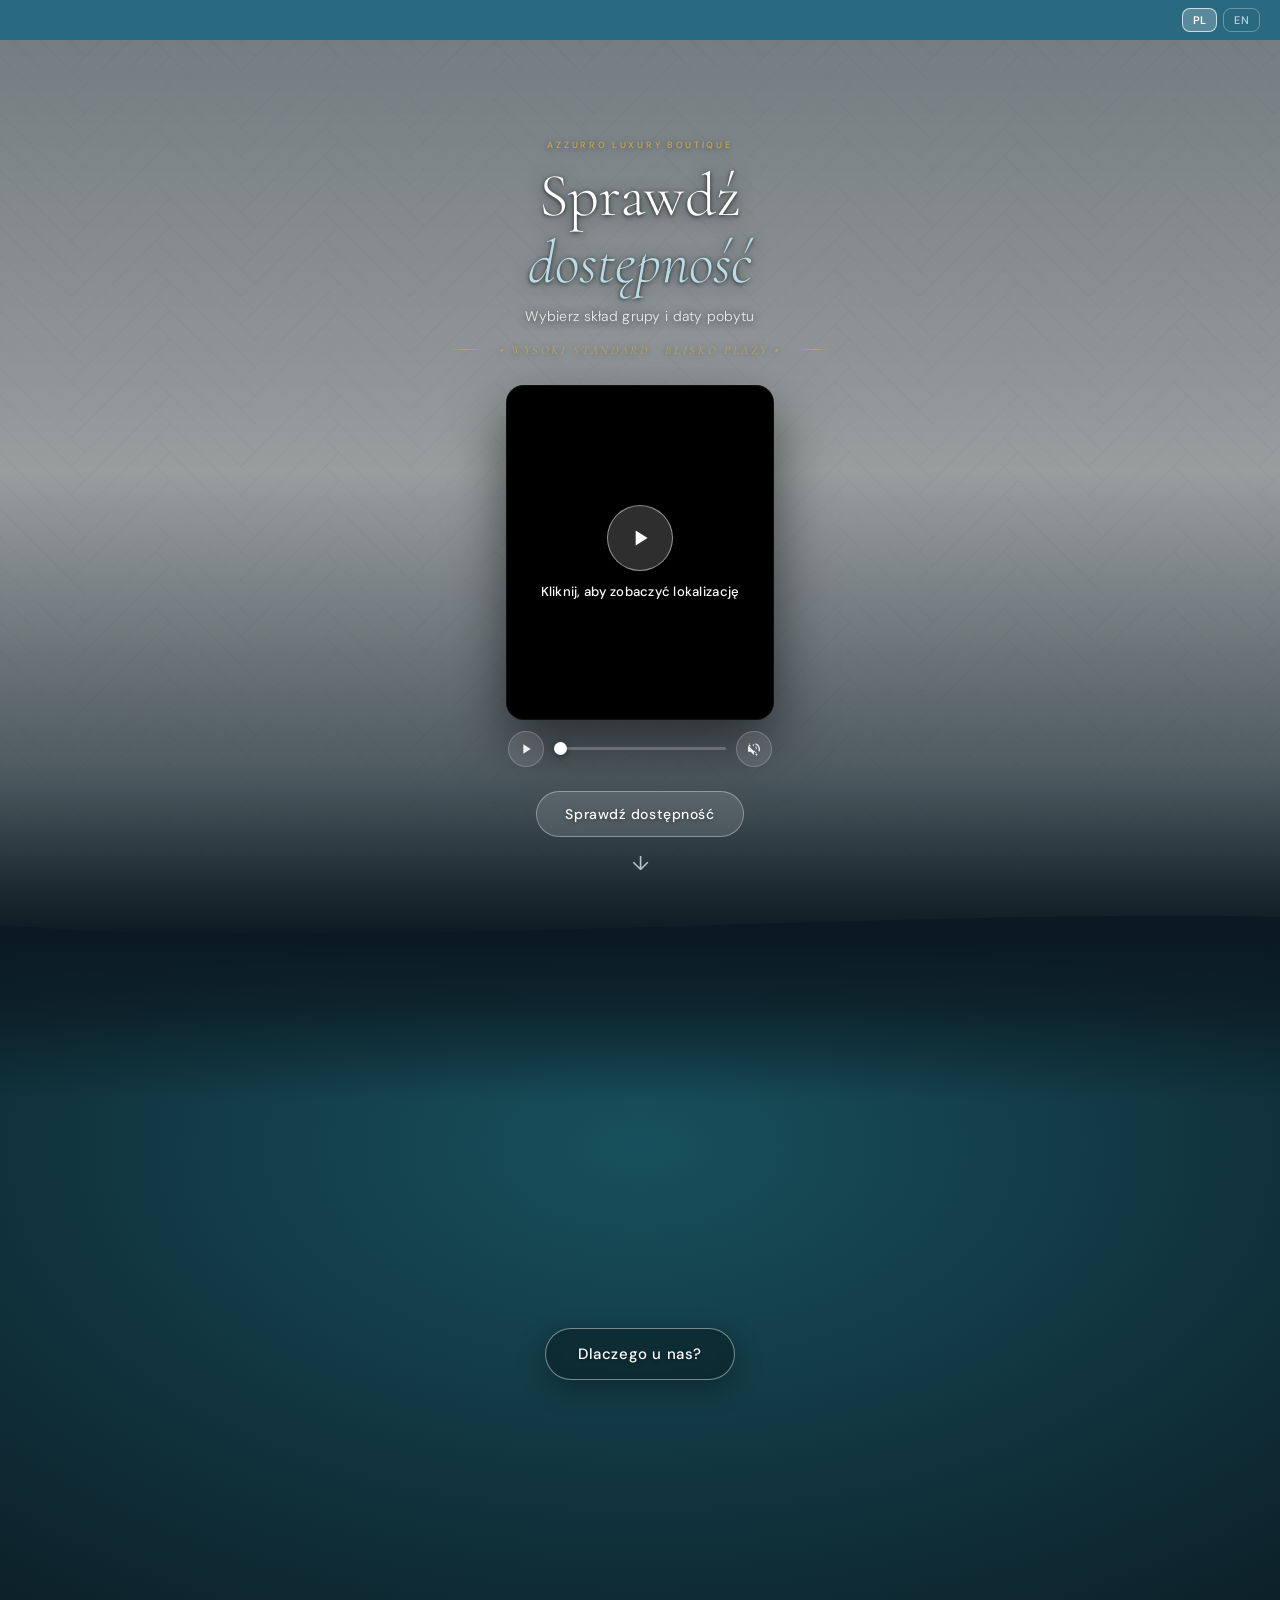
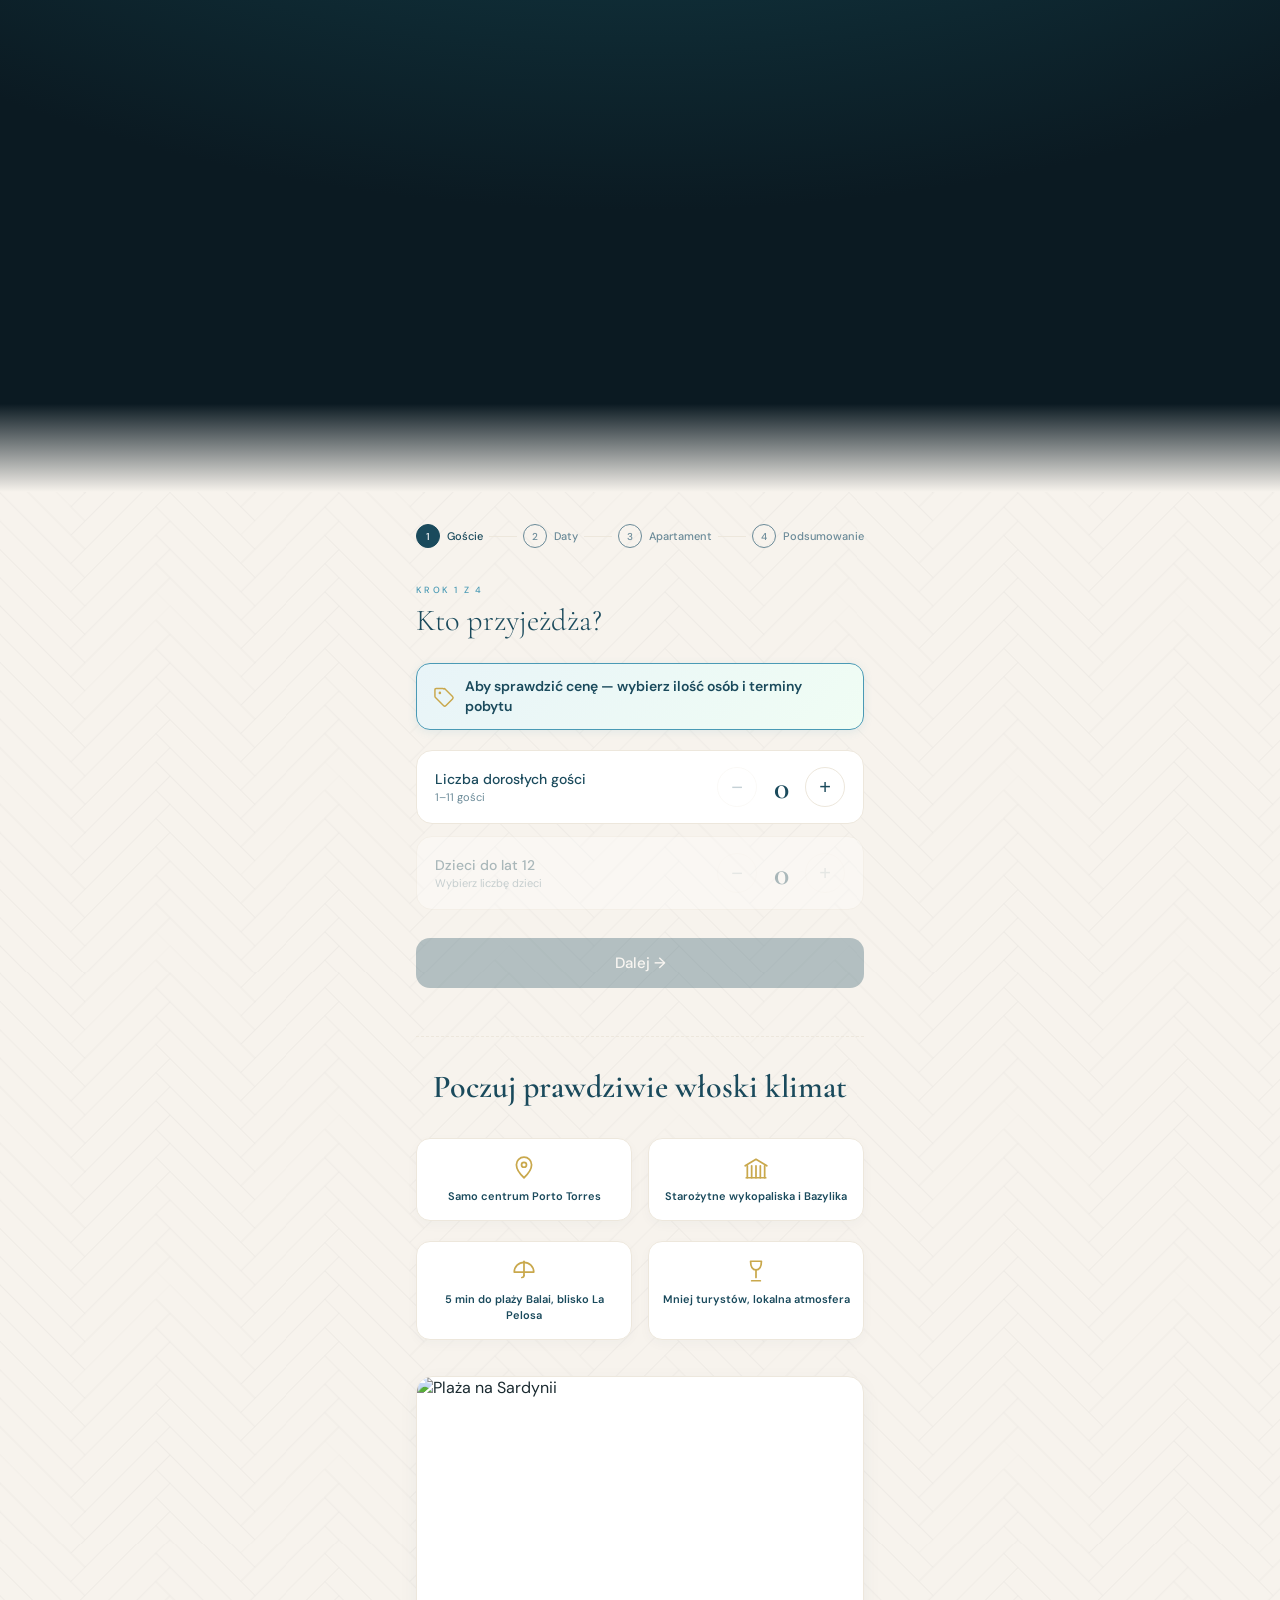
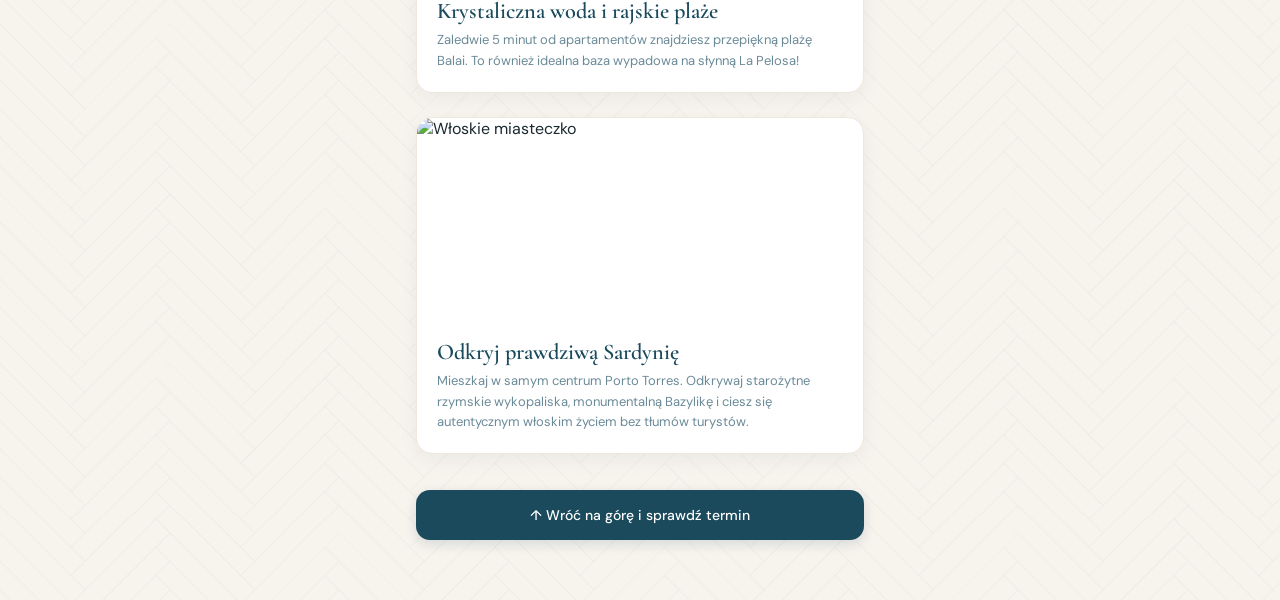
==== index.html @ f1535c28 "Update index.html" ====
<!DOCTYPE html>
<html lang="pl">

<head>
    <meta charset="UTF-8">
    <meta name="viewport" content="width=device-width, initial-scale=1.0, minimum-scale=1.0, maximum-scale=1.0, user-scalable=no">
    <title>Azzurro Luxury Boutique</title>
    <!-- Facebook Pixel -->
    <script>
        !function(f,b,e,v,n,t,s){if(f.fbq)return;n=f.fbq=function(){n.callMethod?
        n.callMethod.apply(n,arguments):n.queue.push(arguments)};if(!f._fbq)f._fbq=n;
        n.push=n;n.loaded=!0;n.version='2.0';n.queue=[];t=b.createElement(e);t.async=!0;
        t.src=v;s=b.getElementsByTagName(e)[0];s.parentNode.insertBefore(t,s)}(window,
        document,'script','https://connect.facebook.net/en_US/fbevents.js');
        fbq('init', '794338596767404');
        fbq('track', 'PageView');
    </script>
    <noscript><img height="1" width="1" style="display:none"
        src="https://www.facebook.com/tr?id=794338596767404&ev=PageView&noscript=1"/></noscript>
    <!-- End Facebook Pixel -->

    <script>

        // svh/vh change causes a full-screen jump when FB hides its navigation bar.
        (function () {
            var vh = window.innerHeight * 0.01;
            document.documentElement.style.setProperty('--locked-vh', vh + 'px');
        })();

        // Blokada zoomu dwoma palcami (pinch-to-zoom) — sam meta viewport (user-scalable=no)
        // nie wystarcza na nowszym iOS Safari, więc dodatkowo blokujemy gest bezpośrednio.
        (function () {
            document.addEventListener('touchmove', function (e) {
                if (e.touches && e.touches.length > 1) e.preventDefault();
            }, { passive: false });
            document.addEventListener('gesturestart', function (e) { e.preventDefault(); });
            document.addEventListener('gesturechange', function (e) { e.preventDefault(); });
        })();

        /* ── TEST A/B NAGŁÓWKA HERO ──────────────────────────────────────────────
           Dwa warianty tytułu + podtytułu w hero. Wariant losowany raz na przeglądarkę
           i zapisany w localStorage, żeby ta sama osoba przy kolejnych wejściach zawsze
           widziała to samo (inaczej wyniki testu byłyby nieporównywalne).

           Wariant leci do statystyk: funnel-analytics.js dokleja go (details.abHero)
           do KAŻDEGO zdarzenia, a dashboard liczy z tego konwersję osobno dla A i B.

           Podgląd konkretnego wariantu bez czyszczenia localStorage: ?ab=A lub ?ab=B
           (razem z ?test=1, żeby taka wizyta nie zaśmieciła statystyk).

           Copy trzymamy TUTAJ, a nie tylko w booking.js, bo ten skrypt wykonuje się
           jeszcze w <head> — dzięki temu skrypt tuż pod nagłówkiem podmienia tekst,
           zanim przeglądarka zdąży cokolwiek namalować (żadnego mignięcia wariantu A
           u osób, które mają dostać wariant B). */
        (function () {
            var KEY = 'azzurro_ab_hero';
            var v = null;
            try { v = localStorage.getItem(KEY); } catch (e) {}
            if (v !== 'A' && v !== 'B') {
                v = Math.random() < 0.5 ? 'A' : 'B';
                try { localStorage.setItem(KEY, v); } catch (e) {}
            }
            var forced = null;
            try { forced = new URLSearchParams(window.location.search).get('ab'); } catch (e) {}
            if (forced === 'A' || forced === 'B') v = forced;

            window.AZZURRO_AB_HERO = v;
            window.AZZURRO_AB_HERO_COPY = {
                A: {
                    pl: {
                        h1: 'To Sardynia<br><em>w najlepszym wydaniu</em>',
                        tagline: 'Komfortowy pobyt w wyjątkowym miejscu, blisko tego, co na Sardynii najpiękniejsze.'
                    },
                    en: {
                        h1: 'Sardinia at<br><em>its very best</em>',
                        tagline: 'A comfortable stay in a special place, close to everything that makes Sardinia beautiful.'
                    }
                },
                B: {
                    pl: {
                        h1: 'Tu zaczynają się<br><em>prawdziwe wakacje</em>',
                        tagline: 'Wakacje pełne słońca, swobody i chwil, do których chce się wracać.'
                    },
                    en: {
                        h1: 'This is where<br><em>the real holiday starts</em>',
                        tagline: 'A holiday full of sun, freedom and moments you will want to come back to.'
                    }
                }
            };
        })();
    </script>
    <!-- Preconnect do zewnętrznych hostów -->
    <link rel="preconnect" href="https://fonts.googleapis.com">
    <link rel="preconnect" href="https://fonts.gstatic.com" crossorigin>
    <link rel="preconnect" href="https://cdn.jsdelivr.net">
    <!-- Preconnect do Vimeo — przyspiesza start wideo w hero (mniej czasu na DNS/TLS zanim zacznie się buforować) -->
    <link rel="preconnect" href="https://player.vimeo.com">
    <link rel="preconnect" href="https://i.vimeocdn.com" crossorigin>
    <link rel="preconnect" href="https://f.vimeocdn.com" crossorigin>
    <link rel="dns-prefetch" href="https://vod-progressive.akamaized.net">
    <!-- Preload pierwszego zdjęcia hero (przed wykonaniem JS) — musi być zgodny z PHOTO_BASE w skrypcie -->
    <link rel="preload" as="image"
        href="https://cdn.jsdelivr.net/gh/Blezjzoo/azzulux-assets@main/images/apt3/3.webp"
        fetchpriority="high">
    <!-- Google Fonts ładowane asynchronicznie — nie blokuje renderowania -->
    <link rel="preload"
        href="https://fonts.googleapis.com/css2?family=Cormorant+Garamond:ital,wght@0,300;0,600;1,300&family=DM+Sans:wght@300;400;500&display=swap"
        as="style" onload="this.onload=null;this.rel='stylesheet'">
    <noscript>
        <link
            href="https://fonts.googleapis.com/css2?family=Cormorant+Garamond:ital,wght@0,300;0,600;1,300&family=DM+Sans:wght@300;400;500&display=swap"
            rel="stylesheet">
    </noscript>
    <link rel="stylesheet" href="styles.css">
</head>

<body>

    <!-- App Choice Popup (Dowiedz się więcej) -->
    <div class="app-choice-overlay" id="app-choice-popup" onclick="closeInfoPopup(event)">
        <div class="app-choice-box">
            <div class="app-choice-title" id="t-popup-title">Skontaktuj się z nami</div>
            <div class="app-choice-sub" id="t-popup-sub">Wybierz aplikację, przez którą chcesz napisać</div>
            <div class="app-choice-btns">
                <button class="btn-whatsapp" onclick="openInfoWhatsApp()">
                    <svg width="20" height="20" viewBox="0 0 24 24" fill="white" style="flex-shrink:0">
                        <path d="M17.472 14.382c-.297-.149-1.758-.867-2.03-.967-.273-.099-.471-.148-.67.15-.197.297-.767.966-.94 1.164-.173.199-.347.223-.644.075-.297-.15-1.255-.463-2.39-1.475-.883-.788-1.48-1.761-1.653-2.059-.173-.297-.018-.458.13-.606.134-.133.298-.347.446-.52.149-.174.198-.298.298-.497.099-.198.05-.371-.025-.52-.075-.149-.669-1.612-.916-2.207-.242-.579-.487-.5-.669-.51-.173-.008-.371-.01-.57-.01-.198 0-.52.074-.792.372-.272.297-1.04 1.016-1.04 2.479 0 1.462 1.065 2.875 1.213 3.074.149.198 2.096 3.2 5.077 4.487.709.306 1.262.489 1.694.625.712.227 1.36.195 1.871.118.571-.085 1.758-.719 2.006-1.413.248-.694.248-1.289.173-1.413-.074-.124-.272-.198-.57-.347z"/>
                        <path d="M12 0C5.373 0 0 5.373 0 12c0 2.127.558 4.122 1.531 5.852L0 24l6.335-1.508A11.933 11.933 0 0012 24c6.627 0 12-5.373 12-12S18.627 0 12 0zm0 21.818a9.797 9.797 0 01-5.003-1.371l-.358-.214-3.76.895.952-3.668-.234-.374A9.775 9.775 0 012.182 12C2.182 6.57 6.57 2.182 12 2.182c5.43 0 9.818 4.388 9.818 9.818 0 5.43-4.388 9.818-9.818 9.818z"/>
                    </svg>
                    <span id="t-popup-btn-wa">WhatsApp</span>
                </button>
                <button class="btn-messenger" onclick="openInfoMessenger()">
                    <svg width="20" height="20" viewBox="0 0 24 24" fill="white" style="flex-shrink:0">
                        <path d="M12 2C6.477 2 2 6.145 2 11.243c0 2.879 1.37 5.452 3.521 7.15V22l3.286-1.806C9.863 20.383 10.917 20.5 12 20.5c5.523 0 10-4.145 10-9.257C22 6.145 17.523 2 12 2z"/>
                    </svg>
                    <span id="t-popup-btn-msg">Messenger</span>
                </button>
            </div>
            <button class="app-choice-cancel" onclick="document.getElementById('app-choice-popup').classList.remove('open')" id="t-popup-cancel">Anuluj</button>
        </div>
    </div>

    <div class="lang-bar">
        <button class="lang-btn active" onclick="setLang('pl')">PL</button>
        <button class="lang-btn" onclick="setLang('en')">EN</button>
    </div>

    <header id="site-header">
        <div class="hero-slideshow" id="hero-slideshow" aria-hidden="true"></div>
        <div class="hero-overlay"></div>
        <div class="hero-content">
            <span class="logo-tag">Azzurro Luxury Boutique</span>
            <!-- Wariant A testu A/B jest wpisany na sztywno w HTML (działa też bez JS);
                 skrypt zaraz pod spodem podmienia go na wariant B, jeśli ta przeglądarka
                 została wylosowana do B — jeszcze zanim cokolwiek zostanie namalowane. -->
            <h1 id="hdr-h1">To Sardynia<br><em>w najlepszym wydaniu</em></h1>
            <p class="tagline" id="hdr-tagline">Komfortowy pobyt w wyjątkowym miejscu, blisko tego, co na Sardynii
                najpiękniejsze.</p>
            <script>
                (function () {
                    var copy = window.AZZURRO_AB_HERO_COPY;
                    var v = window.AZZURRO_AB_HERO;
                    if (!copy || !copy[v] || v === 'A') return; // A = to, co już jest w HTML
                    document.getElementById('hdr-h1').innerHTML = copy[v].pl.h1;
                    document.getElementById('hdr-tagline').textContent = copy[v].pl.tagline;
                })();
            </script>
            <div class="luxury-badge">
                <span class="luxury-line"></span>
                <span class="luxury-text" id="t-luxury-text">Wysoki standard &nbsp;·&nbsp; Blisko plaży</span>
                <span class="luxury-line"></span>
            </div>

            <!-- ── Hero Video Player ── -->
            <div class="hero-video-section">
                <div class="hero-vp-wrap" id="hero-vp-wrap">
                    <!-- Placeholder pod wideo — zamiast czarnego kwadratu, gdy Vimeo jeszcze się ładuje -->
                    <div class="hero-vp-poster" aria-hidden="true"></div>
                    <iframe
                        id="hero-vimeo-iframe"
                        class="hero-vp-iframe"
                        src="https://player.vimeo.com/video/1190941668?loop=1&autopause=0&dnt=1&autoplay=0&muted=1&controls=0&title=0&byline=0&portrait=0"
                        allow="autoplay; fullscreen; picture-in-picture"
                        allowfullscreen>
                    </iframe>
                    <!-- Overlay – wideo NIE odtwarza się automatycznie; kliknięcie włącza dźwięk i start -->
                    <div class="hero-vp-overlay" id="hero-vp-overlay" onclick="heroVpStart()">
                        <div class="hero-vp-big-play">
                            <svg class="hero-vp-play-triangle" viewBox="0 0 24 24" width="26" height="26" fill="white">
                                <path d="M8 5v14l11-7z"/>
                            </svg>
                            <svg class="hero-vp-spinner" viewBox="0 0 24 24" width="26" height="26" fill="none">
                                <circle cx="12" cy="12" r="9.5" stroke="white" stroke-width="2.2" stroke-linecap="round" stroke-dasharray="42 18"/>
                            </svg>
                        </div>
                        <span class="hero-vp-overlay-text" id="t-hero-vp-unmute">Kliknij, aby zobaczyć lokalizację</span>
                    </div>
                </div>
                <!-- Controls bar -->
                <div class="hero-vp-controls">
                    <!-- Play / Pause -->
                    <button class="hero-vp-btn" id="hero-vp-play-btn" onclick="heroVpToggle()" aria-label="Play/Pause">
                        <svg id="hero-vp-play-icon" viewBox="0 0 24 24"><path d="M8 5v14l11-7z"/></svg>
                        <svg id="hero-vp-pause-icon" viewBox="0 0 24 24" style="display:none"><path d="M6 19h4V5H6v14zm8-14v14h4V5h-4z"/></svg>
                    </button>
                    <!-- Progress -->
                    <div class="hero-vp-progress-wrap">
                        <input
                            class="hero-vp-progress"
                            id="hero-vp-progress"
                            type="range"
                            min="0"
                            max="100"
                            value="0"
                            step="0.1"
                            oninput="heroVpSeek(this.value)"
                            aria-label="Postęp"
                        />
                    </div>
                    <!-- Mute / Unmute -->
                    <button class="hero-vp-btn" id="hero-vp-mute-btn" onclick="heroVpMute()" aria-label="Dźwięk">
                        <!-- muted icon (default) -->
                        <svg id="hero-vp-muted-icon" viewBox="0 0 24 24">
                            <path d="M16.5 12A4.5 4.5 0 0014 7.97v2.21l2.45 2.45c.03-.2.05-.41.05-.63zm2.5 0c0 .94-.2 1.82-.54 2.64l1.51 1.51A8.796 8.796 0 0021 12c0-4.28-2.99-7.86-7-8.77v2.06c2.89.86 5 3.54 5 6.71zm-13.27-9L4 4.27 7.73 8H3v8h4l5 5v-6.73l4.25 4.25c-.67.52-1.42.93-2.25 1.18v2.06A8.99 8.99 0 0014 20.23v-.01l1.9 1.9L17.27 20.7 3.73 7.27 5.73 3zM12 4L9.91 6.09 12 8.18V4z"/>
                        </svg>
                        <!-- sound icon (hidden) -->
                        <svg id="hero-vp-sound-icon" viewBox="0 0 24 24" style="display:none">
                            <path d="M3 9v6h4l5 5V4L7 9H3zm13.5 3A4.5 4.5 0 0014 7.97v8.05c1.48-.73 2.5-2.25 2.5-4.02z"/>
                        </svg>
                    </button>
                </div>
            </div>
            <!-- ── / Hero Video Player ── -->

            <div class="hero-cta-group"
                style="display:flex; flex-direction:column; gap:16px; margin-top:24px; z-index:3; align-items:center;">
                <div style="display:flex; gap:12px; flex-wrap:wrap; justify-content:center;">
                    <button class="hero-cta"
                        onclick="document.getElementById('steps').scrollIntoView({behavior:'smooth',block:'start'})"
                        style="margin-top:0;">
                        <span class="hero-cta-pill hero-cta-glow" id="t-hero-cta">Sprawdź dostępność</span>
                    </button>
                </div>
                <span class="hero-cta-arrow"
                    style="animation: heroBounce 2s ease-in-out infinite; font-size: 20px; color: rgba(255,255,255,.7); line-height: 1;">↓</span>
            </div>


        </div>
        <svg class="wave-svg" viewBox="0 0 1440 48" preserveAspectRatio="none">
            <path d="M0,32 C360,64 1080,0 1440,32 L1440,48 L0,48 Z" />
        </svg>
    </header>

    <!-- Porto Torres story -->
    <section class="pt-section pt-has-video" id="pt-section">
        <!-- Wideo w tle — src ustawia pt-video.js dopiero przy wejściu w sekcję,
             żeby nie ciągnąć playera na starcie strony. -->
        <div class="pt-video-layer" aria-hidden="true">
            <iframe class="pt-video-frame" id="pt-vimeo" tabindex="-1"
                title="Porto Torres — wideo w tle"
                data-src="https://player.vimeo.com/video/1224618758?autoplay=0&amp;loop=1&amp;muted=1&amp;controls=0&amp;title=0&amp;byline=0&amp;portrait=0&amp;playsinline=1&amp;dnt=1&amp;autopause=0"
                allow="autoplay; picture-in-picture"></iframe>
            <div class="pt-video-scrim"></div>
        </div>
        <!-- Przycisk odsłaniający: pokazuje go dopiero JS (klasa pt-armed),
             więc bez JS treść sekcji jest widoczna normalnie. -->
        <button class="pt-reveal-btn" id="pt-reveal-btn" type="button">
            <span class="pt-reveal-btn-pill" id="t-hero-why">Dlaczego u nas?</span>
        </button>
        <div class="pt-inner">
            <div class="pt-eyebrow" id="t-pt-eyebrow">Sardynia bez retuszu</div>
            <h2 class="pt-heading" id="t-pt-heading">Jaka lokalizacja<br>na Sardynii jest<br><em>najlepsza?</em></h2>
            <div class="pt-body">
                <p class="pt-p" id="t-pt-p1">Każdy oczywiście będzie reklamował „swoje" miejsce… Ale prawda jest taka,
                    że
                    <strong>wszystko
                        zależy od tego, na czym Ci zależy.</strong>
                </p>
                <p class="pt-p" id="t-pt-p2">Wiele miast na północy to typowo turystyczne miejscowości. Zimą wszystko
                    jest
                    zamknięte —
                    sklepy, restauracje, bary. Otwierają się tylko latem, specjalnie dla turystów. Wiadomo — ceny
                    wyższe, jakość
                    często słabsza… bo jesteś turystą.</p>
                <p class="pt-p" id="t-pt-p3">Bez auta? Często nawet nie kupisz bułek. Do sklepu trzeba dojechać.
                    <strong>Alghero,
                        Olbia?</strong> Fajnie — jeśli lubisz tłumy i wygórowane ceny.
                </p>
                <div class="pt-divider"></div>
                <p class="pt-p" id="t-pt-p4">Dlatego <strong>najlepsze miejsca to te, o których nie jest
                        głośno.</strong> To
                    właśnie tam
                    możesz poczuć prawdziwą magię Sardynii.</p>
                <p class="pt-p" id="t-pt-p5"><strong>Porto Torres</strong> to idealny przykład. Tu życie toczy się cały
                    rok —
                    dlatego masz
                    dostęp do wszystkiego, co potrzebne.</p>
                <div class="pt-highlights">
                    <div class="pt-hi-row"><span class="pt-hi-icon"><svg viewBox="0 0 24 24" fill="none" stroke="currentColor" stroke-width="1.6" stroke-linecap="round" stroke-linejoin="round"><path d="M6 2v7a2 2 0 0 0 4 0V2"/><path d="M8 9v13"/><path d="M17 2c-1.7 0-3 2-3 5s1 5 3 5"/><path d="M17 2v19"/></svg></span><span id="t-pt-hi1">Restauracje — <strong>1
                                minuta</strong>
                            spacerem</span></div>
                    <div class="pt-hi-row"><span class="pt-hi-icon"><svg viewBox="0 0 24 24" fill="none" stroke="currentColor" stroke-width="1.6" stroke-linecap="round" stroke-linejoin="round"><path d="M3 4h2l2.4 12.2a2 2 0 0 0 2 1.8h7.6a2 2 0 0 0 2-1.6L21 8H6"/><circle cx="9" cy="21" r="1"/><circle cx="18" cy="21" r="1"/></svg></span><span id="t-pt-hi2">Lidl — <strong>3
                                minuty</strong>
                            spacerem</span></div>
                    <div class="pt-hi-row"><span class="pt-hi-icon"><svg viewBox="0 0 24 24" fill="none" stroke="currentColor" stroke-width="1.6" stroke-linecap="round" stroke-linejoin="round"><path d="M4 8h13v6a5 5 0 0 1-5 5H9a5 5 0 0 1-5-5V8z"/><path d="M17 9h1.5a2.5 2.5 0 0 1 0 5H17"/><path d="M8 3c-.5 1 .5 1.5 0 3"/><path d="M12 3c-.5 1 .5 1.5 0 3"/></svg></span><span id="t-pt-hi3">Kawiarnie, bary,
                            restauracje —
                            dosłownie
                            <strong>50 metrów</strong></span></div>
                    <div class="pt-hi-row"><span class="pt-hi-icon"><svg viewBox="0 0 24 24" fill="none" stroke="currentColor" stroke-width="1.6" stroke-linecap="round" stroke-linejoin="round"><path d="M12 3v13"/><path d="M3 13a9 9 0 0 1 18 0z"/><path d="M12 16a2 2 0 0 1-2 2"/></svg></span><span id="t-pt-hi4">Plaża — <strong>5
                                minut</strong>
                            i jesteś nad
                            wodą</span></div>
                    <div class="pt-hi-row"><span class="pt-hi-icon"><svg viewBox="0 0 24 24" fill="none" stroke="currentColor" stroke-width="1.6" stroke-linecap="round" stroke-linejoin="round"><ellipse cx="8" cy="6" rx="2" ry="3"/><ellipse cx="16" cy="15" rx="2" ry="3"/><path d="M8 9v3"/><path d="M16 18v3"/></svg></span><span id="t-pt-hi5">Port, darmowe plaże i
                            <strong>piękny
                                deptak</strong> wzdłuż wybrzeża — klify i urocze zatoczki</span></div>
                    <div class="pt-hi-row"><span class="pt-hi-icon"><svg viewBox="0 0 24 24" fill="none" stroke="currentColor" stroke-width="1.6" stroke-linecap="round" stroke-linejoin="round"><path d="M3 5l18 3-9 14z"/><circle cx="10" cy="10" r=".6" fill="currentColor" stroke="none"/><circle cx="14" cy="13" r=".6" fill="currentColor" stroke="none"/></svg></span><span id="t-pt-hi6">Prawdziwe, rodzinne
                            restauracje —
                            ceny dla
                            lokalnych, nie turystów. Nawet od <strong>4,5€</strong></span></div>
                </div>
                <p class="pt-closing" id="t-pt-closing">Porto Torres to idealne miejsce, jeśli chcesz odpocząć<br>i
                    poczuć
                    prawdziwy, sardyński
                    klimat życia.</p>
            </div>

            <!-- Proximity map moved here, below pt-closing -->

        </div>
    </section>

    <main>
        <div class="steps" id="steps">
            <div class="step active" id="i1" onclick="stepClick(1)" style="cursor:pointer">
                <div class="snum" id="sn1">1</div><span id="t-step1">Goście</span>
            </div>
            <div class="sline"></div>
            <div class="step" id="i2" onclick="stepClick(2)" style="cursor:pointer">
                <div class="snum" id="sn2">2</div><span id="t-step2">Daty</span>
            </div>
            <div class="sline"></div>
            <div class="step" id="i3" onclick="stepClick(3)" style="cursor:pointer">
                <div class="snum" id="sn3">3</div><span id="t-step3">Apartament</span>
            </div>
            <div class="sline"></div>
            <div class="step" id="i4">
                <div class="snum" id="sn4">4</div><span id="t-step4" data-pl="Podsumowanie"
                    data-en="Summary">Podsumowanie</span>
            </div>
        </div>

        <!-- STEP 1 -->
        <div id="s1" class="ss">
            <p class="slabel" id="t-s1label">Krok 1 z 4</p>
            <h2 class="stitle" id="t-s1title">Kto przyjeżdża?</h2>
            <p class="ssub" id="t-s1sub"></p>
            <div class="price-check-hint" id="t-price-check-hint">
                <span class="price-check-icon"><svg viewBox="0 0 24 24" fill="none" stroke="currentColor" stroke-width="1.6" stroke-linecap="round" stroke-linejoin="round"><path d="M12.6 2.7l8.7 8.7a2 2 0 0 1 0 2.8l-7.1 7.1a2 2 0 0 1-2.8 0L2.7 12.6a2 2 0 0 1-.6-1.4V4a1.3 1.3 0 0 1 1.3-1.3h7.2a2 2 0 0 1 1.4.6z"/><circle cx="7.5" cy="7.5" r="1.4" fill="currentColor" stroke="none"/></svg></span>
                <span id="t-price-check-text">Aby sprawdzić cenę — wybierz ilość osób i terminy pobytu</span>
            </div>
            <div class="counters">
                <div class="crow">
                    <div>
                        <div class="crow-label" id="t-adults-lbl">Liczba gości</div>
                        <div class="crow-desc" id="ad-desc">1–8 gości</div>
                    </div>
                    <div class="crow-ctrl">
                        <button class="cbtn" id="am" onclick="chA(-1)" disabled>&#8722;</button>
                        <div class="cval" id="av">0</div>
                        <button class="cbtn" id="ap" onclick="chA(1)">+</button>
                    </div>
                </div>
                <div class="crow disabled" id="krow">
                    <div>
                        <div class="crow-label" id="t-kids-lbl">Dostawka dla dziecka</div>
                        <div class="crow-desc" id="kd-desc">Najpierw podaj liczbę gości</div>
                    </div>
                    <div class="crow-ctrl">
                        <button class="cbtn" id="km" onclick="chK(-1)" disabled>&#8722;</button>
                        <div class="cval" id="kv">0</div>
                        <button class="cbtn" id="kp" onclick="chK(1)" disabled>+</button>
                    </div>
                </div>
            </div>
            <div class="group-tip" id="t-group-tip" style="display: none;">
                <span class="tip-icon"><svg viewBox="0 0 24 24" fill="none" stroke="currentColor" stroke-width="1.6" stroke-linecap="round" stroke-linejoin="round"><path d="M9 18h6"/><path d="M10 21h4"/><path d="M12 3a6 6 0 0 0-3.6 10.8c.6.5 1 1.2 1 2.2h5.2c0-1 .4-1.7 1-2.2A6 6 0 0 0 12 3z"/></svg></span>
                <span id="t-tip-text">Wskazówka: rodzina 2+1? Wybierz 2 gości i 1 dostawkę — to tańsza opcja niż
                    rezerwacja
                    większego apartamentu dla 3 osób. Jeśli dziecko woli własne łóżko, wybierz po prostu 3 gości.</span>
            </div>
            <button class="btn-main" id="btn1" onclick="goStep2()" disabled><span id="t-btn1">Dalej</span>
                &rarr;</button>

            <div class="sales-section">
                <h3 class="sales-title" id="t-sales-title">Poczuj prawdziwie włoski klimat</h3>
                <div class="sales-features">
                    <div class="sf-item">
                        <div class="sf-icon"><svg viewBox="0 0 24 24" fill="none" stroke="currentColor" stroke-width="1.6" stroke-linecap="round" stroke-linejoin="round"><path d="M12 21s7-6.5 7-12a7 7 0 0 0-14 0c0 5.5 7 12 7 12z"/><circle cx="12" cy="9" r="2.3"/></svg></div>
                        <div class="sf-title" id="t-sf1">Samo centrum Porto Torres</div>
                    </div>
                    <div class="sf-item">
                        <div class="sf-icon"><svg viewBox="0 0 24 24" fill="none" stroke="currentColor" stroke-width="1.6" stroke-linecap="round" stroke-linejoin="round"><path d="M3 21h18"/><path d="M4 21V10"/><path d="M8 21V10"/><path d="M12 21V10"/><path d="M16 21V10"/><path d="M20 21V10"/><path d="M2 10l10-6 10 6"/></svg></div>
                        <div class="sf-title" id="t-sf2">Starożytne wykopaliska i Bazylika</div>
                    </div>
                    <div class="sf-item">
                        <div class="sf-icon"><svg viewBox="0 0 24 24" fill="none" stroke="currentColor" stroke-width="1.6" stroke-linecap="round" stroke-linejoin="round"><path d="M12 3v13"/><path d="M3 13a9 9 0 0 1 18 0z"/><path d="M12 16a2 2 0 0 1-2 2"/></svg></div>
                        <div class="sf-title" id="t-sf3">5 min do plaży Balai, blisko La Pelosa</div>
                    </div>
                    <div class="sf-item">
                        <div class="sf-icon"><svg viewBox="0 0 24 24" fill="none" stroke="currentColor" stroke-width="1.6" stroke-linecap="round" stroke-linejoin="round"><path d="M7 3h10c0 5-2 8-5 8s-5-3-5-8z"/><path d="M12 11v7"/><path d="M8 21h8"/></svg></div>
                        <div class="sf-title" id="t-sf4">Mniej turystów, lokalna atmosfera</div>
                    </div>
                </div>
                <div class="sales-grid">
                    <div class="sales-card">
                        <img id="t-sc1-img"
                            src="https://cdn.jsdelivr.net/gh/Blezjzoo/azzulux-assets@main/images/sales/1.webp"
                            alt="Plaża na Sardynii">
                        <div class="sales-card-body">
                            <div class="sales-card-title" id="t-sc1-t">Krystaliczna woda i rajskie plaże</div>
                            <div class="sales-card-text" id="t-sc1-d">Zaledwie 5 minut od apartamentów znajdziesz
                                przepiękną plażę
                                Balai. To również idealna baza wypadowa na słynną La Pelosa!</div>
                        </div>
                    </div>
                    <div class="sales-card">
                        <img id="t-sc2-img"
                            src="https://cdn.jsdelivr.net/gh/Blezjzoo/azzulux-assets@main/images/sales/2.webp"
                            alt="Włoskie miasteczko">
                        <div class="sales-card-body">
                            <div class="sales-card-title" id="t-sc2-t">Odkryj prawdziwą Sardynię</div>
                            <div class="sales-card-text" id="t-sc2-d">Mieszkaj w samym centrum Porto Torres. Odkrywaj
                                starożytne
                                rzymskie wykopaliska, monumentalną Bazylikę i ciesz się autentycznym włoskim życiem bez
                                tłumów turystów.
                            </div>
                        </div>
                    </div>
                </div>
                <button class="btn-up" onclick="window.scrollTo({top:0, behavior:'smooth'})" id="t-btn-up">&uarr; Wróć
                    na górę i
                    sprawdź termin</button>
            </div>
        </div>

        <!-- STEP 2 — DATY -->
        <div id="s2" class="ss hidden">
            <p class="slabel" id="t-s2label">Krok 2 z 4</p>
            <h2 class="stitle" id="t-s2title">Zaznacz datę przyjazdu, a następnie datę wyjazdu.</h2>
            <div class="cal" id="cal">
                <div class="cal-hdr cM" id="cal-hdr">
                    <div class="cal-hdr-info">
                        <h3 id="cal-name">-</h3>
                        <p id="cal-desc">-</p>
                    </div>
                    <div class="cal-nav">
                        <button class="cnav-btn" onclick="chMonth(-1)">&#8249;</button>
                        <span class="cal-month" id="cal-ml">-</span>
                        <button class="cnav-btn" onclick="chMonth(1)">&#8250;</button>
                    </div>
                </div>
                <div id="cal-alert" class="cal-alert">
                    <span id="cal-alert-text"></span>
                    <button class="btn-alert" onclick="changeApt()" id="t-btnChangeApt">Zmień apartament</button>
                </div>
                <div id="cal-mix-alert" class="cal-alert"
                    style="display:none; flex-direction:column; gap:12px; margin-bottom: 12px; border-color: var(--wave); background: #f4faff;">
                    <span id="cal-mix-text" style="text-align: center; font-weight: 500; color: var(--ocean);">Mamy
                        apartamenty w
                        tym lub podobnym terminie.<br>Skontaktuj się z nami, a dobierzemy najlepszą opcję!</span>
                    <div style="display:flex; gap:10px; width:100%;">
                        <button class="btn-main" style="background:#25d366; padding: 12px; font-size: 14px; width:50%;"
                            onclick="openWhatsAppMix()"><span id="cal-mix-btn-wa">Napisz na WhatsApp</span></button>
                        <button class="btn-main" style="background:#0084ff; padding: 12px; font-size: 14px; width:50%;"
                            onclick="openMessengerMix()"><span id="cal-mix-btn-msg">Napisz na Messenger</span></button>
                    </div>
                </div>
                <div id="min-stay-note" class="min-stay"></div>
                <div id="cstatus" class="cal-status">
                    <div class="spinner"></div>
                    <span id="t-loading">Ładowanie...</span>
                </div>
                <div id="cgrid" class="cal-grid" style="display:none; padding:0 0 8px;">
                    <div class="cal-months-wrap">
                        <!-- Month 1 -->
                        <div class="cal-month-panel" id="cal-panel-1">
                            <div class="cal-month-title" id="cal-month-title-1"></div>
                            <div style="padding: 0 6px 6px;">
                                <div class="wdays" id="wdays-row-1"></div>
                                <div class="days" id="cdays-1"></div>
                            </div>
                        </div>
                        <!-- Month 2 -->
                        <div class="cal-month-panel" id="cal-panel-2">
                            <div class="cal-month-title" id="cal-month-title-2"></div>
                            <div style="padding: 0 6px 6px;">
                                <div class="wdays" id="wdays-row-2"></div>
                                <div class="days" id="cdays-2"></div>
                            </div>
                        </div>
                    </div>
                </div>
                <div id="cal-hint" class="cal-hint"></div>
                <div class="cal-legend" id="cal-legend"></div>
            </div>
            <div id="cal-features" class="cal-features"></div>
            <div id="min-warn" class="min-warn"></div>
            <div id="cal-go-s4-trigger"></div>
            <button class="btn-back" onclick="goBack(1)">&#8592; <span id="t-back1">Zmień skład grupy</span></button>
        </div>

        <!-- STEP 3 — APARTAMENT -->
        <div id="s3" class="ss hidden">
            <p class="slabel" id="t-s3label">Krok 3 z 4</p>
            <h2 class="stitle" id="t-s3title">Wybierz apartament</h2>
            <p class="ssub" id="s3sub"></p>
            <div class="apt-list" id="apt-list"></div>
            <button class="btn-back" onclick="goBack(2)">&#8592; <span id="t-back2">Zmień daty</span></button>
        </div>
        <!-- STEP 4 — PODSUMOWANIE -->
        <div id="s4" class="ss hidden">
            <p class="slabel" id="t-s4label">Krok 4 z 4</p>
            <h2 class="stitle" id="t-s4title">Podsumowanie rezerwacji</h2>
            <p class="ssub" id="t-s4sub"></p>
            <div id="summary" class="summary">
                <div class="sum-hdr">
                    <h4 id="t-sum-title">Podsumowanie</h4>
                </div>
                <div class="sum-body" id="sum-body"></div>
            </div>
            <div id="rezerwuj-wrap" style="margin-top: 18px; animation: fadeUp 0.38s ease both;">
                <button class="btn-back" style="margin-top:0; margin-bottom:12px;" onclick="goBack(3)">&#8592; <span id="t-back3-top">Zmień apartament</span></button>
                <div class="btn-contact-row" style="display:flex; flex-direction:column; gap:12px;">
                    <button class="btn-whatsapp" onclick="openWhatsApp()">
                        <svg width="20" height="20" viewBox="0 0 24 24" fill="white" style="flex-shrink:0">
                            <path d="M17.472 14.382c-.297-.149-1.758-.867-2.03-.967-.273-.099-.471-.148-.67.15-.197.297-.767.966-.94 1.164-.173.199-.347.223-.644.075-.297-.15-1.255-.463-2.39-1.475-.883-.788-1.48-1.761-1.653-2.059-.173-.297-.018-.458.13-.606.134-.133.298-.347.446-.52.149-.174.198-.298.298-.497.099-.198.05-.371-.025-.52-.075-.149-.669-1.612-.916-2.207-.242-.579-.487-.5-.669-.51-.173-.008-.371-.01-.57-.01-.198 0-.52.074-.792.372-.272.297-1.04 1.016-1.04 2.479 0 1.462 1.065 2.875 1.213 3.074.149.198 2.096 3.2 5.077 4.487.709.306 1.262.489 1.694.625.712.227 1.36.195 1.871.118.571-.085 1.758-.719 2.006-1.413.248-.694.248-1.289.173-1.413-.074-.124-.272-.198-.57-.347z"/>
                            <path d="M12 0C5.373 0 0 5.373 0 12c0 2.127.558 4.122 1.531 5.852L0 24l6.335-1.508A11.933 11.933 0 0012 24c6.627 0 12-5.373 12-12S18.627 0 12 0zm0 21.818a9.797 9.797 0 01-5.003-1.371l-.358-.214-3.76.895.952-3.668-.234-.374A9.775 9.775 0 012.182 12C2.182 6.57 6.57 2.182 12 2.182c5.43 0 9.818 4.388 9.818 9.818 0 5.43-4.388 9.818-9.818 9.818z"/>
                        </svg>
                        <span id="t-btn-wa-top">Rezerwuj przez WhatsApp</span>
                    </button>
                    <button class="btn-messenger" onclick="openMessenger()">
                        <svg width="20" height="20" viewBox="0 0 24 24" fill="white" style="flex-shrink:0">
                            <path d="M12 2C6.477 2 2 6.145 2 11.243c0 2.879 1.37 5.452 3.521 7.15V22l3.286-1.806C9.863 20.383 10.917 20.5 12 20.5c5.523 0 10-4.145 10-9.257C22 6.145 17.523 2 12 2z"/>
                        </svg>
                        <span id="t-btn-msg-top">Rezerwuj przez Messenger</span>
                    </button>
                </div>
                <p class="contact-note" id="t-contact-note-top" style="margin-top: 10px; margin-bottom: 8px;">1 klik i wysyłasz gotową wiadomość (bez pisania).</p>
                <button class="btn-info-gold" onclick="openInfoPopup()">
                    <span id="t-btn-info">Dowiedz się więcej</span>
                </button>

                <!-- Przycisk Waitlist przeniesiony pod Dowiedz się więcej -->
                <button
                    id="btn-waitlist"
                    onclick="openWaitlistModal()"
                    style="
                    width: 100%;
                    border-radius: 14px;
                    font-weight: 500;
                    font-family: 'DM Sans', sans-serif;
                    font-size: 15px;
                    letter-spacing: 0.03em;
                    padding: 15px 16px;
                    margin-top: 8px;
                    color: #c9a84c;
                    background: transparent;
                    border: 1.5px solid rgba(201,168,76,0.55);
                    cursor: pointer;
                    transition: all 0.25s ease;
                    display: flex;
                    align-items: center;
                    justify-content: center;
                    gap: 8px;
                    "
                    onmouseover="this.style.background='rgba(201,168,76,0.08)'"
                    onmouseout="this.style.background='transparent'"
                >
                    <svg width="18" height="18" viewBox="0 0 24 24" fill="none" stroke="#c9a84c" stroke-width="1.8" stroke-linecap="round" stroke-linejoin="round">
                    <path d="M18 8A6 6 0 0 0 6 8c0 7-3 9-3 9h18s-3-2-3-9"/>
                    <path d="M13.73 21a2 2 0 0 1-3.46 0"/>
                    </svg>
                    <span id="t-btn-waitlist">Nie mam jeszcze pewnego terminu — przypomnij mi</span>
                </button>
            </div>
            <div class="inclusions">
                <div class="incl-title" id="t-incl-title">Co zawiera cena?</div>
                <div class="incl-items">
                    <div class="incl-item" id="t-incl1">Ręczniki i pościel</div>
                    <div class="incl-item" id="t-incl2">Sprzątanie końcowe</div>
                    <div class="incl-item" id="t-incl3">Bez opłaty klimatycznej</div>
                    <div class="incl-item" id="t-incl4">Pralka do dyspozycji</div>
                </div>
            </div>
            <div class="highlights">
                <div class="hl-title" id="t-hl-title">Dlaczego warto wybrać nas?</div>
                <div class="hl-items">
                    <div class="hl-item"><span class="hl-icon"><span class="anim-plane"><svg viewBox="0 0 24 24" fill="none" stroke="currentColor" stroke-width="1.6" stroke-linecap="round" stroke-linejoin="round"><path d="M22 2L11 13"/><path d="M22 2l-7 20-4-9-9-4 20-7z"/></svg></span></span><span
                            id="t-hl1">25 minut
                            od lotniska Alghero (Porto
                            Torres)</span></div>
                    <div class="hl-item"><span class="hl-icon"><span class="anim-beach"><svg viewBox="0 0 24 24" fill="none" stroke="currentColor" stroke-width="1.6" stroke-linecap="round" stroke-linejoin="round"><path d="M12 3v13"/><path d="M3 13a9 9 0 0 1 18 0z"/><path d="M12 16a2 2 0 0 1-2 2"/></svg></span></span><span
                            id="t-hl2">5 minut
                            spacerem do plaży</span></div>
                    <div class="hl-item"><span class="hl-icon"><span class="anim-clink"><svg viewBox="0 0 24 24" fill="none" stroke="currentColor" stroke-width="1.6" stroke-linecap="round" stroke-linejoin="round"><path d="M6 3l1 7a3 3 0 0 0 6 0l1-7z"/><path d="M9 10v8"/><path d="M6 21h6"/><path d="M18 5l-1.2 6a2.3 2.3 0 0 1-4.5-.5"/><path d="M16.5 11v7"/><path d="M14 21h5"/></svg></span></span><span
                            id="t-hl3">Centrum
                            miasta — kawiarnie, restauracje i
                            sklepy tuż pod ręką</span></div>
                    <div class="hl-item"><span class="hl-icon"><span class="anim-parking"><svg viewBox="0 0 24 24" fill="none" stroke="currentColor" stroke-width="1.6" stroke-linecap="round" stroke-linejoin="round"><rect x="3" y="3" width="18" height="18" rx="3"/><path d="M9 16V8h4a2.5 2.5 0 0 1 0 5H9"/></svg></span></span><span
                            id="t-hl4">Bezpłatny parking przy obiekcie</span>
                    </div>
                    <div class="hl-item"><span class="hl-icon"><span class="anim-taxi"><svg viewBox="0 0 24 24" fill="none" stroke="currentColor" stroke-width="1.6" stroke-linecap="round" stroke-linejoin="round"><path d="M3 13l1.5-4.5A2 2 0 0 1 6.4 7h11.2a2 2 0 0 1 1.9 1.5L21 13"/><path d="M3 13v4a1 1 0 0 0 1 1h1"/><path d="M21 13v4a1 1 0 0 1-1 1h-1"/><path d="M3 13h18"/><circle cx="7.5" cy="18" r="1.5"/><circle cx="16.5" cy="18" r="1.5"/></svg></span></span><span
                            id="t-hl5">Transfer
                            z/na lotnisko — zaprzyjaźniony
                            taksówkarz odbierze i odwiezie gości na życzenie</span></div>
                </div>
            </div>
            <div class="cin-badge">
                <div class="cin-icon"><span class="anim-shield"><svg viewBox="0 0 24 24" fill="none" stroke="currentColor" stroke-width="1.6" stroke-linecap="round" stroke-linejoin="round"><path d="M12 3l7 3v6c0 4.5-3 7.5-7 9-4-1.5-7-4.5-7-9V6z"/><path d="M9 12l2 2 4-4.5"/></svg></span></div>
                <div>
                    <div class="cin-title" id="t-cin-title">Legalny wynajem krótkoterminowy we Włoszech</div>
                    <div class="cin-text" id="t-cin-text">Nasz obiekt jest oficjalnie zarejestrowany i posiada włoski
                        numer CIN
                        nadany przez Ministerstwo Turystyki. Każdy gość jest zgłaszany do odpowiednich organów zgodnie z
                        włoskim
                        prawem — rezerwuj bez obaw.</div>
                    <span class="cin-code">CIN IT090058C2000T3650</span>
                    <button class="cin-copy-btn" onclick="copyCin(this)" title="Kopiuj CIN">
                        <svg viewBox="0 0 12 12" fill="none" xmlns="http://www.w3.org/2000/svg">
                            <rect x="4" y="1.5" width="6.5" height="8" rx="1.2" stroke="currentColor"
                                stroke-width="1.1" />
                            <path
                                d="M1.5 3.5H3V9.5C3 10.05 3.45 10.5 4 10.5H8.5V11C8.5 11.28 8.28 11.5 8 11.5H1.5C1.22 11.5 1 11.28 1 11V4C1 3.72 1.22 3.5 1.5 3.5Z"
                                fill="currentColor" />
                        </svg>
                        <span id="t-cin-copy-lbl">Kopiuj</span>
                    </button>
                    <br>
                    <button class="cin-verify-btn" onclick="openCinPopup()">
                        <svg viewBox="0 0 12 12" fill="none" xmlns="http://www.w3.org/2000/svg">
                            <path d="M6 1.5L1.5 3.5V6.5C1.5 8.8 3.5 10.9 6 11.5C8.5 10.9 10.5 8.8 10.5 6.5V3.5L6 1.5Z"
                                stroke="currentColor" stroke-width="1.2" stroke-linejoin="round" />
                            <path d="M4 6L5.5 7.5L8 4.5" stroke="currentColor" stroke-width="1.2" stroke-linecap="round"
                                stroke-linejoin="round" />
                        </svg>
                        <span id="t-cin-btn">Sprawdź CIN</span>
                    </button>
                </div>
            </div>

            <!-- CIN popup overlay -->

            <!-- Google Reviews Carousel -->
            <div class="reviews-section">
                <div class="reviews-eyebrow">✦ &nbsp; opinie gości &nbsp; ✦</div>
                <div class="reviews-track-wrap" id="reviews-wrap">
                    <div class="reviews-track" id="reviews-track">

                        <div class="review-card">
                            <div class="review-header">
                                <div class="review-avatar" style="background:linear-gradient(135deg,#1a4a5c,#4a9ab5);">M</div>
                                <div class="review-meta">
                                    <div class="review-name">Małgorzata W.</div>
                                    <div class="review-date">kwiecień 2025</div>
                                </div>
                                <svg class="review-google-logo" width="20" height="20" viewBox="0 0 24 24" xmlns="http://www.w3.org/2000/svg"><path d="M22.56 12.25c0-.78-.07-1.53-.2-2.25H12v4.26h5.92c-.26 1.37-1.04 2.53-2.21 3.31v2.77h3.57c2.08-1.92 3.28-4.74 3.28-8.09z" fill="#4285F4"/><path d="M12 23c2.97 0 5.46-.98 7.28-2.66l-3.57-2.77c-.98.66-2.23 1.06-3.71 1.06-2.86 0-5.29-1.93-6.16-4.53H2.18v2.84C3.99 20.53 7.7 23 12 23z" fill="#34A853"/><path d="M5.84 14.09c-.22-.66-.35-1.36-.35-2.09s.13-1.43.35-2.09V7.07H2.18C1.43 8.55 1 10.22 1 12s.43 3.45 1.18 4.93l3.66-2.84z" fill="#FBBC05"/><path d="M12 5.38c1.62 0 3.06.56 4.21 1.64l3.15-3.15C17.45 2.09 14.97 1 12 1 7.7 1 3.99 3.47 2.18 7.07l3.66 2.84c.87-2.6 3.3-4.53 6.16-4.53z" fill="#EA4335"/></svg>
                            </div>
                            <div class="review-stars">
                                <span class="review-star">★</span><span class="review-star">★</span><span class="review-star">★</span><span class="review-star">★</span><span class="review-star">★</span>
                            </div>
                            <div class="review-text">Przepiękne, luksusowe apartamenty w samym centrum Porto Torres. Plaża w 5 minut pieszo, parking bezpłatny, a właściciele niezwykle pomocni. Wrócimy na pewno! Polecamy z całego serca.</div>
                        </div>

                        <div class="review-card">
                            <div class="review-header">
                                <div class="review-avatar" style="background:linear-gradient(135deg,#c9a84c,#e8c97a);">T</div>
                                <div class="review-meta">
                                    <div class="review-name">Tomasz i Kasia R.</div>
                                    <div class="review-date">sierpień 2024</div>
                                </div>
                                <svg class="review-google-logo" width="20" height="20" viewBox="0 0 24 24" xmlns="http://www.w3.org/2000/svg"><path d="M22.56 12.25c0-.78-.07-1.53-.2-2.25H12v4.26h5.92c-.26 1.37-1.04 2.53-2.21 3.31v2.77h3.57c2.08-1.92 3.28-4.74 3.28-8.09z" fill="#4285F4"/><path d="M12 23c2.97 0 5.46-.98 7.28-2.66l-3.57-2.77c-.98.66-2.23 1.06-3.71 1.06-2.86 0-5.29-1.93-6.16-4.53H2.18v2.84C3.99 20.53 7.7 23 12 23z" fill="#34A853"/><path d="M5.84 14.09c-.22-.66-.35-1.36-.35-2.09s.13-1.43.35-2.09V7.07H2.18C1.43 8.55 1 10.22 1 12s.43 3.45 1.18 4.93l3.66-2.84z" fill="#FBBC05"/><path d="M12 5.38c1.62 0 3.06.56 4.21 1.64l3.15-3.15C17.45 2.09 14.97 1 12 1 7.7 1 3.99 3.47 2.18 7.07l3.66 2.84c.87-2.6 3.3-4.53 6.16-4.53z" fill="#EA4335"/></svg>
                            </div>
                            <div class="review-stars">
                                <span class="review-star">★</span><span class="review-star">★</span><span class="review-star">★</span><span class="review-star">★</span><span class="review-star">★</span>
                            </div>
                            <div class="review-text">Idealne miejsce na rodzinne wakacje. Apartament super czysty, w pełni wyposażona kuchnia, taras z widokiem. Sardynia z Porto Torres to strzał w dziesiątkę — La Pelosa zrobiła na nas piorunujące wrażenie!</div>
                        </div>

                        <div class="review-card">
                            <div class="review-header">
                                <div class="review-avatar" style="background:linear-gradient(135deg,#2e7d32,#56ab2f);">A</div>
                                <div class="review-meta">
                                    <div class="review-name">Anna S.</div>
                                    <div class="review-date">lipiec 2024</div>
                                </div>
                                <svg class="review-google-logo" width="20" height="20" viewBox="0 0 24 24" xmlns="http://www.w3.org/2000/svg"><path d="M22.56 12.25c0-.78-.07-1.53-.2-2.25H12v4.26h5.92c-.26 1.37-1.04 2.53-2.21 3.31v2.77h3.57c2.08-1.92 3.28-4.74 3.28-8.09z" fill="#4285F4"/><path d="M12 23c2.97 0 5.46-.98 7.28-2.66l-3.57-2.77c-.98.66-2.23 1.06-3.71 1.06-2.86 0-5.29-1.93-6.16-4.53H2.18v2.84C3.99 20.53 7.7 23 12 23z" fill="#34A853"/><path d="M5.84 14.09c-.22-.66-.35-1.36-.35-2.09s.13-1.43.35-2.09V7.07H2.18C1.43 8.55 1 10.22 1 12s.43 3.45 1.18 4.93l3.66-2.84z" fill="#FBBC05"/><path d="M12 5.38c1.62 0 3.06.56 4.21 1.64l3.15-3.15C17.45 2.09 14.97 1 12 1 7.7 1 3.99 3.47 2.18 7.07l3.66 2.84c.87-2.6 3.3-4.53 6.16-4.53z" fill="#EA4335"/></svg>
                            </div>
                            <div class="review-stars">
                                <span class="review-star">★</span><span class="review-star">★</span><span class="review-star">★</span><span class="review-star">★</span><span class="review-star">★</span>
                            </div>
                            <div class="review-text">Naprawdę luksusowe wnętrze w zaskakująco dobrej cenie. Wysoki standard wykończenia, pościel hotelowej jakości, szybkie Wi-Fi. Kontakt z gospodarzem bezproblemowy przez WhatsApp — dostaliśmy odpowiedź w 5 minut!</div>
                        </div>

                        <div class="review-card">
                            <div class="review-header">
                                <div class="review-avatar" style="background:linear-gradient(135deg,#6a1b9a,#ab47bc);">P</div>
                                <div class="review-meta">
                                    <div class="review-name">Piotr &amp; Monika</div>
                                    <div class="review-date">czerwiec 2024</div>
                                </div>
                                <svg class="review-google-logo" width="20" height="20" viewBox="0 0 24 24" xmlns="http://www.w3.org/2000/svg"><path d="M22.56 12.25c0-.78-.07-1.53-.2-2.25H12v4.26h5.92c-.26 1.37-1.04 2.53-2.21 3.31v2.77h3.57c2.08-1.92 3.28-4.74 3.28-8.09z" fill="#4285F4"/><path d="M12 23c2.97 0 5.46-.98 7.28-2.66l-3.57-2.77c-.98.66-2.23 1.06-3.71 1.06-2.86 0-5.29-1.93-6.16-4.53H2.18v2.84C3.99 20.53 7.7 23 12 23z" fill="#34A853"/><path d="M5.84 14.09c-.22-.66-.35-1.36-.35-2.09s.13-1.43.35-2.09V7.07H2.18C1.43 8.55 1 10.22 1 12s.43 3.45 1.18 4.93l3.66-2.84z" fill="#FBBC05"/><path d="M12 5.38c1.62 0 3.06.56 4.21 1.64l3.15-3.15C17.45 2.09 14.97 1 12 1 7.7 1 3.99 3.47 2.18 7.07l3.66 2.84c.87-2.6 3.3-4.53 6.16-4.53z" fill="#EA4335"/></svg>
                            </div>
                            <div class="review-stars">
                                <span class="review-star">★</span><span class="review-star">★</span><span class="review-star">★</span><span class="review-star">★</span><span class="review-star">★</span>
                            </div>
                            <div class="review-text">Porto Torres zaskoczyło nas pozytywnie — brak turystycznego zgiełku, autentyczna Sardynia. Apartament na Via Petronia to idealna baza. Parking pod domem, bezpłatny, co w centrum Włoch jest rzadkością. Szczerze polecamy!</div>
                        </div>

                    </div>
                </div>
                <div class="reviews-nav">
                    <button class="reviews-btn" id="rev-prev" aria-label="Poprzednia opinia">
                        <svg width="18" height="18" viewBox="0 0 24 24" fill="none" stroke="#1a4a5c" stroke-width="2.2" stroke-linecap="round" stroke-linejoin="round"><polyline points="15 18 9 12 15 6"/></svg>
                    </button>
                    <span class="reviews-counter" id="rev-counter">1 / 4</span>
                    <button class="reviews-btn" id="rev-next" aria-label="Następna opinia">
                        <svg width="18" height="18" viewBox="0 0 24 24" fill="none" stroke="#1a4a5c" stroke-width="2.2" stroke-linecap="round" stroke-linejoin="round"><polyline points="9 18 15 12 9 6"/></svg>
                    </button>
                </div>
            </div>
            <!-- End Google Reviews Carousel -->

            <div class="hero-map-wrap" style="margin-top:28px;">
                <div class="map-eyebrow" id="t-map-eyebrow">✦ &nbsp; bliskość atrakcji &nbsp; ✦</div>
                <div class="map-card" id="heroMapCard">
                    <svg class="map-svg" viewBox="0 0 380 210" style="overflow: visible;"
                        xmlns="http://www.w3.org/2000/svg">
                        <defs>
                            <linearGradient id="mapSeaG" x1="0" y1="0" x2="0" y2="1">
                                <stop offset="0%" stop-color="#050f1c" />
                                <stop offset="100%" stop-color="#0a2840" />
                            </linearGradient>
                            <linearGradient id="mapLandG" x1="0" y1="0" x2="0" y2="1">
                                <stop offset="0%" stop-color="#0d2030" />
                                <stop offset="100%" stop-color="#091620" />
                            </linearGradient>
                            <marker id="mapArrow" markerWidth="7" markerHeight="7" refX="5.5" refY="3.5" orient="auto">
                                <polygon points="0,0 7,3.5 0,7" fill="#c9a84c" />
                            </marker>
                            <filter id="mapGlow">
                                <feGaussianBlur stdDeviation="2.5" result="b" />
                                <feMerge>
                                    <feMergeNode in="b" />
                                    <feMergeNode in="SourceGraphic" />
                                </feMerge>
                            </filter>
                        </defs>

                        <g id="mapZoomWrapper"
                            style="transform-origin: 120px 158px; transform: scale(0.42); transition: transform 2.5s cubic-bezier(0.65, 0, 0.1, 1);">
                            <!-- Sea background — celowo dużo większy niż potrzeba dla samej ramki (0 0 380 210).
                                 #mapZoomWrapper skaluje się do 0.42 wokół punktu (120,158) w stanie "szerokim" (oba
                                 lotniska), co ściąga brzegi tego prostokąta do środka i przy zbyt małym rozmiarze
                                 odsłaniało to górę karty (przezroczyste .map-card + blur na tle dawało szary pasek). -->
                            <rect x="-700" y="-500" width="2200" height="1500" fill="url(#mapSeaG)" />

                            <!-- 
              Porto Torres topography:
              - Port juts out to the left/top (northwest)
              - Coastline runs roughly W→E
              - City land mass below the coast
              - Beaches to the east (right side) of Via Petronia
            -->

                            <!-- Main land mass -->
                            <path d="
              M-400,95
              L0,95
              C10,88 20,80 30,75
              C45,68 58,65 72,63
              C88,60 104,62 118,60
              C134,58 150,56 168,55
              C186,54 205,54 224,53
              C244,52 262,52 280,52
              C300,51 320,52 340,53
              C358,54 370,55 380,56
              L800,56 L800,450 L-400,450 Z
            " fill="url(#mapLandG)" />

                            <!-- PORT / HARBOUR — northwest peninsula jutting out -->
                            <!-- Outer breakwater -->
                            <path d="M0,85 Q18,60 38,40 Q52,24 60,12 L74,14 Q62,28 50,46 Q32,66 16,88 Z"
                                fill="rgba(10,30,48,0.9)" stroke="rgba(255,255,255,0.07)" stroke-width="0.5" />
                            <!-- Inner dock platform -->
                            <path d="M0,90 Q14,72 28,56 Q38,44 46,34 L62,36 Q52,50 40,62 Q26,76 12,94 Z"
                                fill="rgba(8,24,40,0.95)" stroke="rgba(255,255,255,0.05)" stroke-width="0.5" />
                            <!-- Ferry pier extending into sea -->
                            <rect x="30" y="8" width="38" height="10" rx="2" fill="rgba(13,42,62,0.95)"
                                stroke="rgba(255,255,255,0.06)" stroke-width="0.5" />
                            <!-- Boat masts in harbour -->
                            <line x1="10" y1="72" x2="10" y2="92" stroke="rgba(255,255,255,0.10)" stroke-width="1" />
                            <line x1="22" y1="66" x2="22" y2="86" stroke="rgba(255,255,255,0.10)" stroke-width="1" />
                            <line x1="34" y1="60" x2="34" y2="78" stroke="rgba(255,255,255,0.10)" stroke-width="1" />

                            <!-- Sea wave texture -->
                            <path d="M90,28 Q112,24 136,28" stroke="rgba(255,255,255,0.05)" stroke-width="1"
                                fill="none" />
                            <path d="M170,22 Q196,18 220,22" stroke="rgba(255,255,255,0.05)" stroke-width="1"
                                fill="none" />
                            <path d="M258,20 Q282,16 306,20" stroke="rgba(255,255,255,0.05)" stroke-width="1"
                                fill="none" />
                            <path d="M330,26 Q352,22 374,26" stroke="rgba(255,255,255,0.04)" stroke-width="1"
                                fill="none" />

                            <!-- Main coastal road (Lungomare) -->
                            <path d="M72,67 Q110,63 152,60 Q194,57 234,56 Q272,55 312,55 Q344,55 380,56"
                                stroke="rgba(255,255,255,0.16)" stroke-width="2.5" fill="none" />

                            <!-- Via Petronia — the N-S dividing street (apartments are just left of this) -->
                            <!-- This is at ~x=148 -->
                            <line x1="148" y1="62" x2="148" y2="210" stroke="rgba(255,255,255,0.18)" stroke-width="2" />
                            <!-- Label Via Petronia -->
                            <text x="144" y="210" font-size="6" fill="rgba(255,255,255,0.25)"
                                font-family="DM Sans,sans-serif" transform="rotate(-90,144,190)"
                                text-anchor="middle">Via Petronia</text>

                            <!-- Other N-S streets -->
                            <line x1="112" y1="65" x2="112" y2="210" stroke="rgba(255,255,255,0.055)"
                                stroke-width="1.2" />
                            <line x1="184" y1="59" x2="184" y2="210" stroke="rgba(255,255,255,0.055)"
                                stroke-width="1.2" />
                            <line x1="220" y1="57" x2="220" y2="210" stroke="rgba(255,255,255,0.055)"
                                stroke-width="1.2" />
                            <line x1="258" y1="55" x2="258" y2="210" stroke="rgba(255,255,255,0.055)"
                                stroke-width="1.2" />
                            <line x1="296" y1="54" x2="296" y2="210" stroke="rgba(255,255,255,0.055)"
                                stroke-width="1.2" />

                            <!-- E-W streets -->
                            <line x1="72" y1="90" x2="380" y2="87" stroke="rgba(255,255,255,0.055)"
                                stroke-width="1.2" />
                            <line x1="72" y1="115" x2="380" y2="113" stroke="rgba(255,255,255,0.055)"
                                stroke-width="1.2" />
                            <line x1="72" y1="142" x2="380" y2="141" stroke="rgba(255,255,255,0.055)"
                                stroke-width="1.2" />
                            <line x1="72" y1="170" x2="380" y2="170" stroke="rgba(255,255,255,0.055)"
                                stroke-width="1.2" />

                            <!-- START POINT: Azzurro — just left of Via Petronia (~x=120, y=155) -->
                            <circle cx="120" cy="158" r="9" fill="rgba(201,168,76,0.12)" stroke="rgba(201,168,76,0.45)"
                                stroke-width="1.5" />
                            <circle cx="120" cy="158" r="4.5" fill="#c9a84c" />
                            <circle cx="120" cy="158" r="2" fill="rgba(255,255,255,0.95)" />
                            <!-- Start label — to the left of the dot so it doesn't overlap Via Petronia -->
                            <text x="108" y="152" text-anchor="end" font-size="7" fill="rgba(255,255,255,0.75)"
                                font-family="DM Sans,sans-serif" font-weight="600">Azzurro</text>
                            <text x="108" y="162" text-anchor="end" font-size="6.5" fill="rgba(255,255,255,0.55)"
                                font-family="DM Sans,sans-serif">Luxury Boutique</text>

                            <!-- Destination dots (dim before reveal) — all to the RIGHT of Via Petronia -->
                            <!-- Rest dot -->
                            <circle id="mapDotRest" cx="120" cy="135" r="4" fill="rgba(201,168,76,0.15)"
                                stroke="rgba(201,168,76,0.3)" stroke-width="1" />
                            <!-- Lidl: just right of Via Petronia, near coast road (~x=170, y=80) -->
                            <circle id="mapDotLidl" cx="135" cy="115" r="4" fill="rgba(201,168,76,0.15)"
                                stroke="rgba(201,168,76,0.3)" stroke-width="1" />
                            <!-- Scoglio Lungo beach: ~x=210, y=57 (on coastline) -->
                            <circle id="mapDotScoglio" cx="214" cy="57" r="4" fill="rgba(201,168,76,0.15)"
                                stroke="rgba(201,168,76,0.3)" stroke-width="1" />
                            <!-- Acque Dolci: ~x=258, y=55 -->
                            <circle id="mapDotDolci" cx="260" cy="55" r="4" fill="rgba(201,168,76,0.15)"
                                stroke="rgba(201,168,76,0.3)" stroke-width="1" />
                            <!-- Spiaggia Balai: far right ~x=340, y=54 -->
                            <circle id="mapDotBalai" cx="342" cy="54" r="4" fill="rgba(201,168,76,0.15)"
                                stroke="rgba(201,168,76,0.3)" stroke-width="1" />

                            <!-- Animated route paths from Azzurro (120,158) -->
                            <path id="mapPathRest" d="M120,158 L120,135" stroke="#c9a84c" stroke-width="2.2" fill="none"
                                stroke-dasharray="9999" stroke-dashoffset="9999"
                                filter="url(#mapGlow)" />

                            <path id="mapPathLidl" d="M120,158 L128,138 L135,115" stroke="#c9a84c" stroke-width="2.2"
                                fill="none" stroke-dasharray="9999" stroke-dashoffset="9999"
                                filter="url(#mapGlow)" />

                            <path id="mapPathScoglio" d="M120,158 Q155,120 184,90 Q200,72 214,57" stroke="#c9a84c"
                                stroke-width="2.2" fill="none" stroke-dasharray="9999" stroke-dashoffset="9999"
                                filter="url(#mapGlow)" />

                            <path id="mapPathDolci" d="M120,158 Q165,118 208,88 Q234,70 260,55" stroke="#c9a84c"
                                stroke-width="2.2" fill="none" stroke-dasharray="9999" stroke-dashoffset="9999"
                                filter="url(#mapGlow)" />

                            <path id="mapPathBalai" d="M120,158 Q175,118 230,90 Q278,68 312,58 Q328,55 342,54"
                                stroke="#c9a84c" stroke-width="2.2" fill="none" stroke-dasharray="9999"
                                stroke-dashoffset="9999" filter="url(#mapGlow)" />

                            <!-- BADGES (revealed after each path finishes) -->

                            <!-- Rest badge -->
                            <g id="mapBadgeRest" style="opacity:0;transition:opacity 0.5s ease">
                                <rect x="30" y="116" width="84" height="28" rx="7" fill="rgba(5,14,22,0.93)"
                                    stroke="rgba(201,168,76,0.55)" stroke-width="0.8" />
                                <text id="t-map-rest-title" x="72" y="128" text-anchor="middle" font-size="7.5"
                                    fill="#c9a84c" font-family="DM Sans,sans-serif" font-weight="600">🍝
                                    Restauracje</text>
                                <text id="t-map-rest-time" x="72" y="139" text-anchor="middle" font-size="7"
                                    fill="rgba(255,255,255,0.6)" font-family="DM Sans,sans-serif">1 min</text>
                            </g>

                            <!-- Lidl badge — above and right of dot -->
                            <g id="mapBadgeLidl" style="opacity:0;transition:opacity 0.5s ease">
                                <rect x="112" y="80" width="58" height="28" rx="7" fill="rgba(5,14,22,0.93)"
                                    stroke="rgba(201,168,76,0.55)" stroke-width="0.8" />
                                <text x="141" y="92" text-anchor="middle" font-size="7.5" fill="#c9a84c"
                                    font-family="DM Sans,sans-serif" font-weight="600">🛒 Lidl</text>
                                <text id="t-map-lidl-time" x="141" y="103" text-anchor="middle" font-size="7"
                                    fill="rgba(255,255,255,0.6)" font-family="DM Sans,sans-serif">3 min</text>
                            </g>

                            <!-- Scoglio Lungo badge -->
                            <g id="mapBadgeScoglio" style="opacity:0;transition:opacity 0.5s ease">
                                <rect x="144" y="15" width="80" height="28" rx="7" fill="rgba(5,14,22,0.93)"
                                    stroke="rgba(201,168,76,0.55)" stroke-width="0.8" />
                                <text x="184" y="27" text-anchor="middle" font-size="7.5" fill="#c9a84c"
                                    font-family="DM Sans,sans-serif" font-weight="600">🏖 Scoglio Lungo</text>
                                <text id="t-map-scoglio-time" x="184" y="38" text-anchor="middle" font-size="7"
                                    fill="rgba(255,255,255,0.6)" font-family="DM Sans,sans-serif">5 min spaceru</text>
                            </g>

                            <!-- Acque Dolci badge -->
                            <g id="mapBadgeDolci" style="opacity:0;transition:opacity 0.5s ease">
                                <rect x="226" y="26" width="74" height="28" rx="7" fill="rgba(5,14,22,0.93)"
                                    stroke="rgba(201,168,76,0.55)" stroke-width="0.8" />
                                <text x="263" y="38" text-anchor="middle" font-size="7.5" fill="#c9a84c"
                                    font-family="DM Sans,sans-serif" font-weight="600">🏖 Acque Dolci</text>
                                <text id="t-map-dolci-time" x="263" y="49" text-anchor="middle" font-size="7"
                                    fill="rgba(255,255,255,0.6)" font-family="DM Sans,sans-serif">8 min spaceru</text>
                            </g>

                            <!-- Balai badge -->
                            <g id="mapBadgeBalai" style="opacity:0;transition:opacity 0.5s ease">
                                <rect x="302" y="15" width="76" height="28" rx="7" fill="rgba(5,14,22,0.93)"
                                    stroke="rgba(201,168,76,0.55)" stroke-width="0.8" />
                                <text x="340" y="27" text-anchor="middle" font-size="7.5" fill="#c9a84c"
                                    font-family="DM Sans,sans-serif" font-weight="600">🏖 Spiaggia Balai</text>
                                <text id="t-map-balai-time" x="340" y="38" text-anchor="middle" font-size="7"
                                    fill="rgba(255,255,255,0.6)" font-family="DM Sans,sans-serif">20 min spaceru</text>
                            </g>

                            <!-- Sea label -->
                            <text id="t-map-sea-label" x="240" y="34" text-anchor="middle" font-size="9"
                                fill="rgba(255,255,255,0.08)" font-family="Cormorant Garamond,serif" font-style="italic"
                                letter-spacing="5">M A R E</text>

                            <!-- WIDE MAP ELEMENTS -->
                            <g id="wideGroup" style="opacity: 1; transition: opacity 1.5s ease;">
                                <!-- Alghero -> Azzurro -->
                                <path id="mapPathAlghero" d="M-50,230 Q20,220 100,165" stroke="#c9a84c"
                                    stroke-width="5.5" fill="none" stroke-dasharray="1000" stroke-dashoffset="1000"
                                    filter="url(#mapGlow)" />
                                <circle id="mapDotAlghero" cx="-50" cy="230" r="14" fill="rgba(201,168,76,0.15)"
                                    stroke="#c9a84c" stroke-width="4" />
                                <g id="mapBadgeAlghero" style="opacity:0;transition:opacity 0.6s ease">
                                    <rect x="-160" y="145" width="220" height="70" rx="16" fill="rgba(5,14,22,0.95)"
                                        stroke="rgba(201,168,76,0.6)" stroke-width="4" />
                                    <text id="t-map-alghero-title" x="-50" y="175" text-anchor="middle" font-size="24"
                                        fill="#c9a84c" font-family="DM Sans,sans-serif" font-weight="600">✈️ Lotnisko
                                        Alghero</text>
                                    <text id="t-map-alghero-time" x="-50" y="202" text-anchor="middle" font-size="20"
                                        fill="rgba(255,255,255,0.7)" font-family="DM Sans,sans-serif">25 min
                                        jazdy</text>
                                </g>

                                <!-- Olbia -> Azzurro -->
                                <path id="mapPathOlbia" d="M550,180 Q350,260 140,165" stroke="#c9a84c"
                                    stroke-width="5.5" fill="none" stroke-dasharray="1000" stroke-dashoffset="1000"
                                    filter="url(#mapGlow)" />
                                <circle id="mapDotOlbia" cx="550" cy="180" r="14" fill="rgba(201,168,76,0.15)"
                                    stroke="#c9a84c" stroke-width="4" />
                                <g id="mapBadgeOlbia" style="opacity:0;transition:opacity 0.6s ease">
                                    <rect x="440" y="205" width="220" height="70" rx="16" fill="rgba(5,14,22,0.95)"
                                        stroke="rgba(201,168,76,0.6)" stroke-width="4" />
                                    <text id="t-map-olbia-title" x="550" y="235" text-anchor="middle" font-size="24"
                                        fill="#c9a84c" font-family="DM Sans,sans-serif" font-weight="600">✈️ Lotnisko
                                        Olbia</text>
                                    <text id="t-map-olbia-time" x="550" y="262" text-anchor="middle" font-size="20"
                                        fill="rgba(255,255,255,0.7)" font-family="DM Sans,sans-serif">1h 15m
                                        jazdy</text>
                                </g>
                            </g>
                            <!-- End of zoom wrapper -->
                        </g>
                    </svg>
                    <div class="map-foot">
                        <div class="map-foot-dot"></div>
                        <span class="map-foot-text" id="t-map-foot-text">Porto Torres · Sardegna</span>
                        <div class="map-foot-dot"></div>
                    </div>
                </div>
            </div>
            <!-- LISTA ZAINTERESOWANYCH -->


            <div class="contact">
                <div class="btn-contact-row">
                    <button class="btn-whatsapp" id="btn-whatsapp" onclick="openWhatsApp()">
                        <svg width="20" height="20" viewBox="0 0 24 24" fill="white" style="flex-shrink:0">
                            <path
                                d="M17.472 14.382c-.297-.149-1.758-.867-2.03-.967-.273-.099-.471-.148-.67.15-.197.297-.767.966-.94 1.164-.173.199-.347.223-.644.075-.297-.15-1.255-.463-2.39-1.475-.883-.788-1.48-1.761-1.653-2.059-.173-.297-.018-.458.13-.606.134-.133.298-.347.446-.52.149-.174.198-.298.298-.497.099-.198.05-.371-.025-.52-.075-.149-.669-1.612-.916-2.207-.242-.579-.487-.5-.669-.51-.173-.008-.371-.01-.57-.01-.198 0-.52.074-.792.372-.272.297-1.04 1.016-1.04 2.479 0 1.462 1.065 2.875 1.213 3.074.149.198 2.096 3.2 5.077 4.487.709.306 1.262.489 1.694.625.712.227 1.36.195 1.871.118.571-.085 1.758-.719 2.006-1.413.248-.694.248-1.289.173-1.413-.074-.124-.272-.198-.57-.347z" />
                            <path
                                d="M12 0C5.373 0 0 5.373 0 12c0 2.127.558 4.122 1.531 5.852L0 24l6.335-1.508A11.933 11.933 0 0012 24c6.627 0 12-5.373 12-12S18.627 0 12 0zm0 21.818a9.797 9.797 0 01-5.003-1.371l-.358-.214-3.76.895.952-3.668-.234-.374A9.775 9.775 0 012.182 12C2.182 6.57 6.57 2.182 12 2.182c5.43 0 9.818 4.388 9.818 9.818 0 5.43-4.388 9.818-9.818 9.818z" />
                        </svg>
                        <span id="t-btn-wa">Rezerwuj przez WhatsApp</span>
                    </button>
                    <button class="btn-messenger" id="btn-messenger" onclick="openMessenger()">
                        <svg width="20" height="20" viewBox="0 0 24 24" fill="white" style="flex-shrink:0">
                            <path
                                d="M12 2C6.477 2 2 6.145 2 11.243c0 2.879 1.37 5.452 3.521 7.15V22l3.286-1.806C9.863 20.383 10.917 20.5 12 20.5c5.523 0 10-4.145 10-9.257C22 6.145 17.523 2 12 2z" />
                        </svg>
                        <span id="t-btn-msg">Rezerwuj przez Messenger</span>
                    </button>
                </div>
                <p class="contact-note" id="t-contact-note">1 klik i wysyłasz gotową wiadomość (bez pisania).
                </p>

                <!-- FAQ -->
                <div class="faq-section">
                    <div class="faq-title" id="t-faq-title">Najczęstsze pytania</div>
                    <div class="faq-list">

                        <div class="faq-item" onclick="faqToggle(this)">
                            <button class="faq-q">
                                <span id="t-faq-q1">Czy wynajmują państwo auta? Czy macie do polecenia wypożyczalnie
                                    aut?</span>
                                <span class="faq-arrow">&#9660;</span>
                            </button>
                            <div class="faq-a">
                                <div class="faq-a-inner">
                                    <div class="faq-a-text" id="t-faq-a1">Polecamy stronę <a
                                            href="https://discovercars.com" target="_blank"
                                            rel="noopener">discovercars.com</a> — to porównywarka wszystkich dostępnych
                                        wypożyczalni. Auta
                                        można odebrać od razu na lotnisku, więc jest wygodnie bez ciągania się.
                                        Korzystaliśmy z tej strony w
                                        wielu krajach Europy oraz Azji i zawsze jest wszystko w porządku. Warto zwracać
                                        uwagę na kartę
                                        kredytową/debetową, bo są różnice w cenie wynajmu ze względu na rodzaj
                                        posiadanej karty.</div>
                                </div>
                            </div>
                        </div>

                        <div class="faq-item" onclick="faqToggle(this)">
                            <button class="faq-q">
                                <span id="t-faq-q2">Czy jest możliwy transfer lotniskowy?</span>
                                <span class="faq-arrow">&#9660;</span>
                            </button>
                            <div class="faq-a">
                                <div class="faq-a-inner">
                                    <div class="faq-a-text" id="t-faq-a2">Nasz zaprzyjaźniony taksówkarz wykonuje
                                        transfery z lotniska
                                        Alghero w cenie
                                        55 euro w jedną stronę do 4 osób.</div>
                                </div>
                            </div>
                        </div>

                        <div class="faq-item" onclick="faqToggle(this)">
                            <button class="faq-q">
                                <span id="t-faq-q3">Czy jest u Państwa żelazko? Pralka?</span>
                                <span class="faq-arrow">&#9660;</span>
                            </button>
                            <div class="faq-a">
                                <div class="faq-a-inner">
                                    <div class="faq-a-text" id="t-faq-a3">Tak — dla wszystkich gości dostępna jest
                                        wspólna pralka i
                                        żelazko.</div>
                                </div>
                            </div>
                        </div>

                        <div class="faq-item" onclick="faqToggle(this)">
                            <button class="faq-q">
                                <span id="t-faq-q4">Czy jest parking w cenie?</span>
                                <span class="faq-arrow">&#9660;</span>
                            </button>
                            <div class="faq-a">
                                <div class="faq-a-inner">
                                    <div class="faq-a-text" id="t-faq-a4">Obok naszej kamienicy znajduje się duży,
                                        bezpłatny parking.
                                    </div>
                                </div>
                            </div>
                        </div>

                        <div class="faq-item" onclick="faqToggle(this)">
                            <button class="faq-q">
                                <span id="t-faq-q5">Na którym piętrze jest mieszkanie?</span>
                                <span class="faq-arrow">&#9660;</span>
                            </button>
                            <div class="faq-a">
                                <div class="faq-a-inner">
                                    <div class="faq-a-text" id="t-faq-a5">Nasza kamienica składa się z jednego piętra.
                                        Na dole są lokale
                                        usługowe, a na
                                        górze nasze mieszkania. W kamienicy nie ma nikogo więcej poza naszymi gośćmi.
                                    </div>
                                </div>
                            </div>
                        </div>

                        <div class="faq-item" onclick="faqToggle(this)">
                            <button class="faq-q">
                                <span id="t-faq-q6">Czy organizują Państwo wycieczki?</span>
                                <span class="faq-arrow">&#9660;</span>
                            </button>
                            <div class="faq-a">
                                <div class="faq-a-inner">
                                    <div class="faq-a-text" id="t-faq-a6">Polecamy stronę <a
                                            href="https://www.getyourguide.com" target="_blank"
                                            rel="noopener">getyourguide.com</a> — pośrednik wszystkich dostępnych
                                        wycieczek
                                        (coś jak Booking
                                        dla noclegów) na Sardynii. Można tam obejrzeć dokładny plan, terminy i ceny
                                        wycieczek odbywających
                                        się na całej wyspie.</div>
                                </div>
                            </div>
                        </div>

                    </div>
                </div>
                <!-- /FAQ -->

                <button class="btn-back" onclick="goBack(3)">&#8592; <span id="t-back3">Zmień apartament</span></button>
            </div>

    </main>

    <!-- LIGHTBOX -->
    <div class="lightbox" id="lightbox" onclick="lbBgClick(event)">
        <button class="lb-close" onclick="lbClose()">&#10005;</button>
        <button class="lb-prev" onclick="lbMove(-1,event)">&#8249;</button>
        <div class="lb-img-wrap" id="lb-img-wrap">
            <div class="lb-spinner" id="lb-spinner"></div>
            <img id="lb-img" src="" alt="" style="opacity:0">
        </div>
        <button class="lb-next" onclick="lbMove(1,event)">&#8250;</button>
        <div class="lb-counter" id="lb-counter"></div>
    </div>

    <script src="booking.js"></script>
    <!-- Hero Map Animation -->
    <script src="map-animation.js"></script>

    <!-- Azzurro Funnel Analytics -->
    <script src="funnel-analytics.js" defer></script>
<!-- Modal overlay -->
<div id="waitlist-overlay" style="
  display: none;
  position: fixed;
  top: 0; left: 0; width: 100%; height: 100%;
  background: rgba(5,14,22,0.75);
  z-index: 9999;
  align-items: center;
  justify-content: center;
  padding: 20px;
  box-sizing: border-box;
  backdrop-filter: blur(4px);
">
  <div id="waitlist-modal" style="
    background: #fff;
    border-radius: 20px;
    padding: 32px 28px 28px;
    max-width: 420px;
    width: 100%;
    box-shadow: 0 24px 60px rgba(0,0,0,0.35);
    position: relative;
    animation: fadeUp 0.3s ease both;
  ">
    <!-- Zamknij -->
    <button onclick="closeWaitlistModal()" style="
      position: absolute; top: 16px; right: 18px;
      background: none; border: none; font-size: 22px;
      color: #6a8a98; cursor: pointer; line-height: 1;
    ">×</button>

    <!-- Nagłówek -->
    <div style="margin-bottom: 22px;">
      <div style="font-size: 0.68rem; text-transform: uppercase; letter-spacing: 0.12em; color: #6a8a98; margin-bottom: 6px;">Azzurro Luxury Boutique</div>
      <div style="font-family: 'Cormorant Garamond', serif; font-size: 1.5rem; font-weight: 600; color: #1a4a5c; line-height: 1.2;">Zapisz się na<br>listę zainteresowanych</div>
      <div style="font-size: 0.82rem; color: #6a8a98; margin-top: 8px;">Wyślemy Ci przypomnienie, kiedy poprosisz.</div>
    </div>

    <!-- Formularz -->
    <div id="waitlist-form">
      <!-- Imię -->
      <div style="margin-bottom: 14px;">
        <label style="font-size: 0.72rem; text-transform: uppercase; letter-spacing: 0.08em; color: #6a8a98; display: block; margin-bottom: 5px;">Imię</label>
        <input id="wl-name" type="text" placeholder="Twoje imię"
          style="width:100%; padding: 11px 14px; border: 1.5px solid #d8eef5; border-radius: 10px; font-family: 'DM Sans',sans-serif; font-size: 0.9rem; color: #1a2a30; outline: none; box-sizing: border-box;"
          onfocus="this.style.borderColor='#4a9ab5'"
          onblur="this.style.borderColor='#d8eef5'"
        />
      </div>

      <!-- Email -->
      <div style="margin-bottom: 14px;">
        <label style="font-size: 0.72rem; text-transform: uppercase; letter-spacing: 0.08em; color: #6a8a98; display: block; margin-bottom: 5px;">Email</label>
        <input id="wl-email" type="email" placeholder="twoj@email.com"
          style="width:100%; padding: 11px 14px; border: 1.5px solid #d8eef5; border-radius: 10px; font-family: 'DM Sans',sans-serif; font-size: 0.9rem; color: #1a2a30; outline: none; box-sizing: border-box;"
          onfocus="this.style.borderColor='#4a9ab5'"
          onblur="this.style.borderColor='#d8eef5'"
        />
      </div>

      <!-- Orientacyjny miesiąc -->
      <div style="margin-bottom: 14px;">
        <label style="font-size: 0.72rem; text-transform: uppercase; letter-spacing: 0.08em; color: #6a8a98; display: block; margin-bottom: 5px;">Orientacyjny miesiąc pobytu</label>
        <select id="wl-month"
          style="width:100%; padding: 11px 14px; border: 1.5px solid #d8eef5; border-radius: 10px; font-family: 'DM Sans',sans-serif; font-size: 0.9rem; color: #1a2a30; outline: none; box-sizing: border-box; background: white; appearance: none; -webkit-appearance: none;"
          onfocus="this.style.borderColor='#4a9ab5'"
          onblur="this.style.borderColor='#d8eef5'"
        >
          <option value="">— wybierz —</option>
        </select>
      </div>

      <!-- Przypomnij za -->
      <div style="margin-bottom: 22px;">
        <label style="font-size: 0.72rem; text-transform: uppercase; letter-spacing: 0.08em; color: #6a8a98; display: block; margin-bottom: 8px;">Przypomnij mi za</label>
        <div style="display: flex; gap: 8px;">
          <button class="wl-remind-btn" data-days="7"  onclick="selectReminder(this)" style="flex:1; padding: 10px 6px; border: 1.5px solid #d8eef5; border-radius: 10px; font-family:'DM Sans',sans-serif; font-size: 0.82rem; color: #1a4a5c; background: #f7f3ed; cursor: pointer; transition: all 0.2s;">7 dni</button>
          <button class="wl-remind-btn" data-days="14" onclick="selectReminder(this)" style="flex:1; padding: 10px 6px; border: 1.5px solid #d8eef5; border-radius: 10px; font-family:'DM Sans',sans-serif; font-size: 0.82rem; color: #1a4a5c; background: #f7f3ed; cursor: pointer; transition: all 0.2s;">14 dni</button>
          <button class="wl-remind-btn" data-days="21" onclick="selectReminder(this)" style="flex:1; padding: 10px 6px; border: 1.5px solid #d8eef5; border-radius: 10px; font-family:'DM Sans',sans-serif; font-size: 0.82rem; color: #1a4a5c; background: #f7f3ed; cursor: pointer; transition: all 0.2s;">21 dni</button>
          <button class="wl-remind-btn" data-days="60" onclick="selectReminder(this)" style="flex:1; padding: 10px 6px; border: 1.5px solid #d8eef5; border-radius: 10px; font-family:'DM Sans',sans-serif; font-size: 0.82rem; color: #1a4a5c; background: #f7f3ed; cursor: pointer; transition: all 0.2s;">60 dni</button>
        </div>
      </div>

      <!-- Błąd -->
      <div id="wl-error" style="display:none; color: #c0392b; font-size: 0.78rem; margin-bottom: 12px; padding: 8px 12px; background: #fdf0ef; border-radius: 8px;"></div>

      <!-- Submit -->
      <button id="wl-submit" onclick="submitWaitlist()"
        style="
          width: 100%; padding: 14px; border-radius: 12px;
          background: linear-gradient(110deg, #c9a84c 0%, #d8b95d 40%, #fff0b3 50%, #d8b95d 60%, #c9a84c 100%);
          background-size: 200% auto;
          border: none; color: white; font-family: 'DM Sans',sans-serif;
          font-size: 0.95rem; font-weight: 600; letter-spacing: 0.05em;
          text-transform: uppercase; cursor: pointer;
          animation: shimmerBtn 4s linear infinite;
          box-shadow: 0 6px 20px rgba(201,168,76,0.35);
        "
      >Zapisz mnie</button>
    </div>

    <!-- Potwierdzenie -->
    <div id="waitlist-success" style="display:none; text-align: center; padding: 20px 0 10px;">
      <div style="display:flex; justify-content:center; margin-bottom: 14px; color:#c9a84c;"><svg viewBox="0 0 24 24" fill="none" stroke="currentColor" stroke-width="1.6" stroke-linecap="round" stroke-linejoin="round" width="40" height="40"><rect x="3" y="5" width="18" height="14" rx="2"/><path d="M3 7l9 6 9-6"/></svg></div>
      <div style="font-family: 'Cormorant Garamond',serif; font-size: 1.4rem; font-weight: 600; color: #1a4a5c; margin-bottom: 8px;">Zapisano!</div>
      <div style="font-size: 0.85rem; color: #6a8a98; line-height: 1.6;">Wyślemy Ci przypomnienie na <strong id="wl-confirm-email"></strong>.<br>Do zobaczenia na Sardynii</div>
      <button onclick="closeWaitlistModal()" style="margin-top: 20px; padding: 10px 28px; border-radius: 10px; border: 1.5px solid #d8eef5; background: white; color: #1a4a5c; font-family: 'DM Sans',sans-serif; font-size: 0.85rem; cursor: pointer;">Zamknij</button>
    </div>
  </div>
</div>

<!-- Messenger Help Modal — tłumaczy prostym językiem + animacją, co zrobić, jeśli Messenger
     otworzy się z pustym oknem czatu (wiadomość jest już skopiowana do schowka). -->
<div id="messenger-help-overlay" class="mh-overlay">
  <div class="mh-modal">
    <button class="mh-close" onclick="closeMessengerHelp()" aria-label="Zamknij">×</button>

    <div class="mh-icon">
      <svg width="34" height="34" viewBox="0 0 24 24" fill="#0084FF">
        <path d="M12 2C6.477 2 2 6.145 2 11.243c0 2.879 1.37 5.452 3.521 7.15V22l3.286-1.806C9.863 20.383 10.917 20.5 12 20.5c5.523 0 10-4.145 10-9.257C22 6.145 17.523 2 12 2z"/>
      </svg>
    </div>

    <div class="mh-title" id="t-mh-title">Kliknij, aby otworzyć Messenger</div>
    <div class="mh-text" id="t-mh-text">Twoja wiadomość jest już skopiowana. Kliknij przycisk poniżej, aby otworzyć Messenger — czasem wczytuje się kilka sekund, to normalne, <strong>po prostu poczekaj chwilę</strong> po kliknięciu.</div>

    <!-- Animowana podpowiedź: przytrzymaj pole → pojawia się „Wklej" → dotknij → tekst się wkleja -->
    <div class="mh-demo" aria-hidden="true">
      <div class="mh-demo-bubble" id="t-mh-paste">Wklej</div>
      <div class="mh-demo-bar">
        <span class="mh-demo-bar-placeholder">Aa</span>
        <span class="mh-demo-bar-pasted">Dzień dobry, jestem...</span>
      </div>
      <div class="mh-demo-finger">👆</div>
    </div>
    <div class="mh-demo-caption" id="t-mh-demo-caption">Jeśli okno czatu będzie puste, przytrzymaj pole tekstowe i wybierz „Wklej".</div>

    <div class="mh-tip" id="t-mh-tip">💡 Jeśli zamiast czatu z nami zobaczysz listę rozmów, zaczekaj kilka sekund, a czat z nami się rozpocznie.</div>

    <!-- To MUSI być prawdziwy <a href>, nie przycisk z location.href w JS — iOS gwarantuje
         ciche przełączenie na natywną appkę (Universal Links) tylko przy realnym tapnięciu w link. -->
    <a class="mh-confirm-btn" href="#" id="t-mh-confirm" onclick="onMessengerConfirmClick()">Rozumiem, otwórz Messenger</a>
  </div>
</div>

<!-- Reviews Carousel JS -->
<script src="reviews-carousel.js"></script>

<!-- Vimeo Player API -->
<script src="https://player.vimeo.com/api/player.js"></script>
<script src="hero-video.js"></script>
<script src="pt-video.js"></script>

<!-- JS -->
<script src="waitlist.js"></script>
</body>

</html>
---- styles.css ----
*,
        *::before,
        *::after {
            box-sizing: border-box;
            margin: 0;
            padding: 0
        }

        :root {
            --sand: #f7f3ed;
            --sand2: #ede7dc;
            --ocean: #1a4a5c;
            --ocean2: #2a6a80;
            --wave: #4a9ab5;
            --foam: #d8eef5;
            --gold: #c9a84c;
            --text: #1a2a30;
            --muted: #6a8a98;
            --white: #fff;
            --paw: #0097a7;
            --paw-l: #e0f7fa;
            --tom: #c0392b;
            --tom-l: #fdecea;
            --baz: #2e7d32;
            --baz-l: #e8f5e9;
            --busy: #c0392b;
            --free-bg: #f0faf0;
            --sel: #1a4a5c;
            --range: #d8eef5;
        }

        html {
            -webkit-tap-highlight-color: transparent
        }

        body {
            font-family: "DM Sans", sans-serif;
            /* Tło: ten sam beż --sand + delikatna jodełka.
               Klepki 20px szerokości w proporcji 6:1 (120px długości), wszystkie identyczne,
               ułożone jak deski na podłodze, obrócone o 90° (rotate 135deg w kaflu).
               Rysuje sam kontur fugi — rgba(72,58,40,.021), 1px; klepki bez wypełnienia.
               Wzór SVG w data: URI — zero plików, zero dodatkowych zapytań sieciowych.
               Regulacja: krycie w stroke="rgba(72,58,40,X)" (mocniej = wyraźniej),
               rozmiar przez width/height klepek i wymiary pattern/svg. */
            background-color: var(--sand);
            background-image: url("data:image/svg+xml,%3Csvg%20xmlns%3D%22http%3A%2F%2Fwww.w3.org%2F2000%2Fsvg%22%20width%3D%22339.41%22%20height%3D%22339.41%22%20viewBox%3D%220%200%20339.41%20339.41%22%3E%3Cdefs%3E%3Cpattern%20id%3D%22h%22%20width%3D%22240%22%20height%3D%22240%22%20patternUnits%3D%22userSpaceOnUse%22%20patternTransform%3D%22rotate(135)%22%3E%3Cg%20stroke%3D%22rgba(72%2C58%2C40%2C0.021)%22%20stroke-width%3D%221.00%22%3E%3Crect%20x%3D%22100%22%20y%3D%22-100%22%20width%3D%22120%22%20height%3D%2220%22%20fill%3D%22none%22%2F%3E%3Crect%20x%3D%22220%22%20y%3D%22-100%22%20width%3D%2220%22%20height%3D%22120%22%20fill%3D%22none%22%2F%3E%3Crect%20x%3D%2280%22%20y%3D%22-80%22%20width%3D%22120%22%20height%3D%2220%22%20fill%3D%22none%22%2F%3E%3Crect%20x%3D%22200%22%20y%3D%22-80%22%20width%3D%2220%22%20height%3D%22120%22%20fill%3D%22none%22%2F%3E%3Crect%20x%3D%2260%22%20y%3D%22-60%22%20width%3D%22120%22%20height%3D%2220%22%20fill%3D%22none%22%2F%3E%3Crect%20x%3D%22180%22%20y%3D%22-60%22%20width%3D%2220%22%20height%3D%22120%22%20fill%3D%22none%22%2F%3E%3Crect%20x%3D%2240%22%20y%3D%22-40%22%20width%3D%22120%22%20height%3D%2220%22%20fill%3D%22none%22%2F%3E%3Crect%20x%3D%22160%22%20y%3D%22-40%22%20width%3D%2220%22%20height%3D%22120%22%20fill%3D%22none%22%2F%3E%3Crect%20x%3D%2220%22%20y%3D%22-20%22%20width%3D%22120%22%20height%3D%2220%22%20fill%3D%22none%22%2F%3E%3Crect%20x%3D%22140%22%20y%3D%22-20%22%20width%3D%2220%22%20height%3D%22120%22%20fill%3D%22none%22%2F%3E%3Crect%20x%3D%220%22%20y%3D%220%22%20width%3D%22120%22%20height%3D%2220%22%20fill%3D%22none%22%2F%3E%3Crect%20x%3D%22120%22%20y%3D%220%22%20width%3D%2220%22%20height%3D%22120%22%20fill%3D%22none%22%2F%3E%3Crect%20x%3D%22-20%22%20y%3D%2220%22%20width%3D%22120%22%20height%3D%2220%22%20fill%3D%22none%22%2F%3E%3Crect%20x%3D%22100%22%20y%3D%2220%22%20width%3D%2220%22%20height%3D%22120%22%20fill%3D%22none%22%2F%3E%3Crect%20x%3D%22-40%22%20y%3D%2240%22%20width%3D%22120%22%20height%3D%2220%22%20fill%3D%22none%22%2F%3E%3Crect%20x%3D%2280%22%20y%3D%2240%22%20width%3D%2220%22%20height%3D%22120%22%20fill%3D%22none%22%2F%3E%3Crect%20x%3D%22-60%22%20y%3D%2260%22%20width%3D%22120%22%20height%3D%2220%22%20fill%3D%22none%22%2F%3E%3Crect%20x%3D%2260%22%20y%3D%2260%22%20width%3D%2220%22%20height%3D%22120%22%20fill%3D%22none%22%2F%3E%3Crect%20x%3D%22-80%22%20y%3D%2280%22%20width%3D%22120%22%20height%3D%2220%22%20fill%3D%22none%22%2F%3E%3Crect%20x%3D%2240%22%20y%3D%2280%22%20width%3D%2220%22%20height%3D%22120%22%20fill%3D%22none%22%2F%3E%3Crect%20x%3D%22-100%22%20y%3D%22100%22%20width%3D%22120%22%20height%3D%2220%22%20fill%3D%22none%22%2F%3E%3Crect%20x%3D%2220%22%20y%3D%22100%22%20width%3D%2220%22%20height%3D%22120%22%20fill%3D%22none%22%2F%3E%3Crect%20x%3D%22-120%22%20y%3D%22120%22%20width%3D%22120%22%20height%3D%2220%22%20fill%3D%22none%22%2F%3E%3Crect%20x%3D%220%22%20y%3D%22120%22%20width%3D%2220%22%20height%3D%22120%22%20fill%3D%22none%22%2F%3E%3Crect%20x%3D%22220%22%20y%3D%2220%22%20width%3D%22120%22%20height%3D%2220%22%20fill%3D%22none%22%2F%3E%3Crect%20x%3D%22340%22%20y%3D%2220%22%20width%3D%2220%22%20height%3D%22120%22%20fill%3D%22none%22%2F%3E%3Crect%20x%3D%22200%22%20y%3D%2240%22%20width%3D%22120%22%20height%3D%2220%22%20fill%3D%22none%22%2F%3E%3Crect%20x%3D%22320%22%20y%3D%2240%22%20width%3D%2220%22%20height%3D%22120%22%20fill%3D%22none%22%2F%3E%3Crect%20x%3D%22180%22%20y%3D%2260%22%20width%3D%22120%22%20height%3D%2220%22%20fill%3D%22none%22%2F%3E%3Crect%20x%3D%22300%22%20y%3D%2260%22%20width%3D%2220%22%20height%3D%22120%22%20fill%3D%22none%22%2F%3E%3Crect%20x%3D%22160%22%20y%3D%2280%22%20width%3D%22120%22%20height%3D%2220%22%20fill%3D%22none%22%2F%3E%3Crect%20x%3D%22280%22%20y%3D%2280%22%20width%3D%2220%22%20height%3D%22120%22%20fill%3D%22none%22%2F%3E%3Crect%20x%3D%22140%22%20y%3D%22100%22%20width%3D%22120%22%20height%3D%2220%22%20fill%3D%22none%22%2F%3E%3Crect%20x%3D%22260%22%20y%3D%22100%22%20width%3D%2220%22%20height%3D%22120%22%20fill%3D%22none%22%2F%3E%3Crect%20x%3D%22120%22%20y%3D%22120%22%20width%3D%22120%22%20height%3D%2220%22%20fill%3D%22none%22%2F%3E%3Crect%20x%3D%22240%22%20y%3D%22120%22%20width%3D%2220%22%20height%3D%22120%22%20fill%3D%22none%22%2F%3E%3Crect%20x%3D%22100%22%20y%3D%22140%22%20width%3D%22120%22%20height%3D%2220%22%20fill%3D%22none%22%2F%3E%3Crect%20x%3D%22220%22%20y%3D%22140%22%20width%3D%2220%22%20height%3D%22120%22%20fill%3D%22none%22%2F%3E%3Crect%20x%3D%2280%22%20y%3D%22160%22%20width%3D%22120%22%20height%3D%2220%22%20fill%3D%22none%22%2F%3E%3Crect%20x%3D%22200%22%20y%3D%22160%22%20width%3D%2220%22%20height%3D%22120%22%20fill%3D%22none%22%2F%3E%3Crect%20x%3D%2260%22%20y%3D%22180%22%20width%3D%22120%22%20height%3D%2220%22%20fill%3D%22none%22%2F%3E%3Crect%20x%3D%22180%22%20y%3D%22180%22%20width%3D%2220%22%20height%3D%22120%22%20fill%3D%22none%22%2F%3E%3Crect%20x%3D%2240%22%20y%3D%22200%22%20width%3D%22120%22%20height%3D%2220%22%20fill%3D%22none%22%2F%3E%3Crect%20x%3D%22160%22%20y%3D%22200%22%20width%3D%2220%22%20height%3D%22120%22%20fill%3D%22none%22%2F%3E%3Crect%20x%3D%2220%22%20y%3D%22220%22%20width%3D%22120%22%20height%3D%2220%22%20fill%3D%22none%22%2F%3E%3Crect%20x%3D%22140%22%20y%3D%22220%22%20width%3D%2220%22%20height%3D%22120%22%20fill%3D%22none%22%2F%3E%3C%2Fg%3E%3C%2Fpattern%3E%3C%2Fdefs%3E%3Crect%20width%3D%22339.41%22%20height%3D%22339.41%22%20fill%3D%22url(%23h)%22%2F%3E%3C%2Fsvg%3E");
            color: var(--text);
            min-height: calc(var(--locked-vh, 1vh) * 100);
            overflow-x: hidden
        }

        .lang-bar {
            background: var(--ocean2);
            padding: 8px 20px;
            display: flex;
            justify-content: flex-end;
            align-items: center;
            gap: 6px
        }

        .lang-btn {
            background: transparent;
            border: 1.5px solid rgba(255, 255, 255, .3);
            color: rgba(255, 255, 255, .7);
            padding: 4px 10px;
            border-radius: 8px;
            font-family: "DM Sans", sans-serif;
            font-size: 11px;
            font-weight: 500;
            cursor: pointer;
            transition: all .2s;
            letter-spacing: .03em
        }

        .lang-btn:hover {
            background: rgba(255, 255, 255, .12);
            color: #fff
        }

        .lang-btn.active {
            background: rgba(255, 255, 255, .22);
            border-color: rgba(255, 255, 255, .7);
            color: #fff;
            font-weight: 600
        }

        /* ── HERO / SLIDESHOW ── */
        header {
            position: relative;
            width: 100%;
            min-height: calc(var(--locked-vh, 1vh) * 100);
            height: auto;
            overflow: hidden;
            display: flex;
            flex-direction: column;
            align-items: center;
            justify-content: flex-start;
            padding-top: max(52px, 11vh);
            text-align: center;
        }

        /* Slideshow background */
        .hero-slideshow {
            position: absolute;
            inset: 0;
            z-index: 0;
        }

        .hero-slide {
            position: absolute;
            inset: 0;
            background-size: cover;
            background-position: center;
            opacity: 0;
            transition: opacity 1.6s ease-in-out;
        }

        .hero-slide.active {
            opacity: 1;
            will-change: opacity;
        }

        /* Dark overlay for text readability */
        .hero-overlay {
            position: absolute;
            inset: 0;
            z-index: 1;
            /* Dół hero domyka się kolorem sekcji z wideo (#0b1a22), żeby zdjęcie
               przechodziło w nią miękko, bez twardej linii na styku. */
            background: linear-gradient(to bottom,
                    rgba(10, 28, 40, 0.55) 0%,
                    rgba(10, 28, 40, 0.40) 48%,
                    rgba(10, 28, 40, 0.72) 82%,
                    rgba(11, 26, 34, 0.94) 95%,
                    #0b1a22 100%);
        }

        /* Hero foreground content */
        .hero-content {
            position: relative;
            z-index: 2;
            padding: 0 24px;
            width: 100%;
            max-width: 480px;
            display: flex;
            flex-direction: column;
            align-items: center;
            gap: 0;
        }

        .wave-svg {
            position: absolute;
            bottom: -1px;
            left: 0;
            right: 0;
            height: 48px;
            fill: var(--sand);
            z-index: 3;
        }

        .logo-tag {
            display: block;
            font-size: 9px;
            font-weight: 500;
            letter-spacing: .3em;
            text-transform: uppercase;
            color: var(--gold);
            margin-bottom: 12px;
            text-shadow: 0 1px 6px rgba(0, 0, 0, .6);
        }

        header h1 {
            font-family: "Cormorant Garamond", serif;
            font-size: clamp(2.6rem, 8vw, 3.8rem);
            font-weight: 300;
            color: #fff;
            line-height: 1.1;
            text-shadow: 0 2px 16px rgba(0, 0, 0, .55), 0 1px 4px rgba(0, 0, 0, .7);
        }

        header h1 em {
            font-style: italic;
            color: #b8dce8;
        }

        header .tagline {
            font-size: 14px;
            color: rgba(255, 255, 255, .85);
            margin-top: 10px;
            font-weight: 300;
            text-shadow: 0 1px 8px rgba(0, 0, 0, .7);
            letter-spacing: .02em;
        }

        .luxury-badge {
            display: flex;
            align-items: center;
            justify-content: center;
            gap: 12px;
            margin-top: 18px;
            animation: luxuryFadeIn 1.4s ease forwards;
            opacity: 0;
            animation-delay: 0.4s;
        }

        .luxury-line {
            flex: 0 0 32px;
            height: 1px;
            background: linear-gradient(90deg, transparent, var(--gold), transparent);
            animation: luxuryExpand 1.6s ease forwards;
            animation-delay: 0.6s;
            transform: scaleX(0);
        }

        .luxury-text {
            font-family: "Cormorant Garamond", serif;
            font-size: 12px;
            font-weight: 300;
            font-style: italic;
            letter-spacing: 0.22em;
            color: var(--gold);
            text-transform: uppercase;
            white-space: nowrap;
            text-shadow: 0 1px 6px rgba(0, 0, 0, .6);
        }

        .luxury-text::before,
        .luxury-text::after {
            content: "✦";
            font-size: 7px;
            vertical-align: middle;
            opacity: 0.7;
            margin: 0 4px;
            animation: luxuryPulse 3s ease-in-out infinite;
        }

        /* CTA scroll button */
        .hero-cta {
            position: static;
            margin-top: 20px;
            z-index: 3;
            display: flex;
            flex-direction: column;
            align-items: center;
            gap: 8px;
            cursor: pointer;
            border: none;
            background: transparent;
            padding: 0;
            text-decoration: none;
        }

        .hero-cta-label {
            font-family: "DM Sans", sans-serif;
            font-size: 12px;
            font-weight: 500;
            letter-spacing: .2em;
            text-transform: uppercase;
            color: rgba(255, 255, 255, .9);
            text-shadow: 0 1px 6px rgba(0, 0, 0, .6);
            white-space: nowrap;
        }

        .hero-cta-pill {
            background: rgba(255, 255, 255, .12);
            backdrop-filter: blur(8px);
            -webkit-backdrop-filter: blur(8px);
            border: 1.5px solid rgba(255, 255, 255, .35);
            color: #fff;
            font-family: "DM Sans", sans-serif;
            font-size: 14px;
            font-weight: 500;
            letter-spacing: .04em;
            padding: 13px 28px;
            border-radius: 50px;
            cursor: pointer;
            transition: all .25s;
            text-shadow: 0 1px 4px rgba(0, 0, 0, .4);
            white-space: nowrap;
        }

        .hero-cta-pill:hover,
        .hero-cta-pill:active {
            background: rgba(255, 255, 255, .22);
            border-color: rgba(255, 255, 255, .7);
        }

        /* delikatny, powtarzający się "oddech" zachęcający do kliknięcia głównego CTA */
        .hero-cta-glow {
            animation: heroCtaPulse 2.4s ease-in-out infinite;
        }

        .hero-cta-glow:hover,
        .hero-cta-glow:active {
            animation-play-state: paused;
        }

        @keyframes heroCtaPulse {

            0%,
            100% {
                box-shadow: 0 0 0 0 rgba(255, 255, 255, .4);
                transform: scale(1);
            }

            50% {
                box-shadow: 0 0 0 9px rgba(255, 255, 255, 0);
                transform: scale(1.04);
            }
        }

        @media (prefers-reduced-motion: reduce) {
            .hero-cta-glow {
                animation: none;
            }
        }

        .hero-cta-arrow {
            animation: heroBounce 2s ease-in-out infinite;
            font-size: 20px;
            color: rgba(255, 255, 255, .7);
            line-height: 1;
        }

        @keyframes heroBounce {

            0%,
            100% {
                transform: translateY(0);
            }

            50% {
                transform: translateY(5px);
            }
        }

        @keyframes luxuryFadeIn {
            0% {
                opacity: 0;
                transform: translateY(8px);
            }

            100% {
                opacity: 1;
                transform: translateY(0);
            }
        }

        @keyframes luxuryExpand {
            0% {
                transform: scaleX(0);
            }

            100% {
                transform: scaleX(1);
            }
        }

        @keyframes luxuryPulse {

            0%,
            100% {
                opacity: 0.5;
            }

            50% {
                opacity: 1;
            }
        }

        /* ── Porto Torres story section ── */
        .pt-section {
            background: var(--white);
            border-bottom: 1px solid var(--sand2);
        }

        .pt-inner {
            max-width: 480px;
            margin: 0 auto;
            padding: 48px 20px 44px;
        }

        .pt-eyebrow {
            font-size: 9px;
            font-weight: 500;
            letter-spacing: .3em;
            text-transform: uppercase;
            color: var(--gold);
            margin-bottom: 16px;
            display: flex;
            align-items: center;
            gap: 10px;
        }

        .pt-eyebrow::after {
            content: '';
            flex: 1;
            height: 1px;
            background: linear-gradient(90deg, var(--gold), transparent);
            opacity: .4;
        }

        .pt-heading {
            font-family: "Cormorant Garamond", serif;
            font-size: clamp(1.7rem, 6vw, 2.2rem);
            font-weight: 300;
            color: var(--ocean);
            line-height: 1.2;
            margin-bottom: 24px;
        }

        .pt-heading em {
            font-style: italic;
            color: var(--wave);
        }

        .pt-body {
            display: flex;
            flex-direction: column;
            gap: 14px;
        }

        .pt-p {
            font-size: 14.5px;
            line-height: 1.72;
            color: var(--text);
            font-weight: 300;
        }

        .pt-p strong {
            font-weight: 500;
            color: var(--ocean);
        }

        .pt-divider {
            width: 40px;
            height: 2px;
            background: linear-gradient(90deg, var(--gold), var(--wave));
            border-radius: 2px;
            margin: 6px 0;
        }

        .pt-highlights {
            background: var(--sand);
            border: 1.5px solid var(--sand2);
            border-radius: 16px;
            padding: 20px 20px 16px;
            display: flex;
            flex-direction: column;
            gap: 10px;
            margin-top: 4px;
        }

        .pt-hi-row {
            display: flex;
            align-items: baseline;
            gap: 10px;
            font-size: 14px;
            color: var(--text);
            font-weight: 300;
            line-height: 1.5;
        }

        .pt-hi-icon {
            flex-shrink: 0;
            width: 22px;
            display: inline-flex;
            justify-content: center;
            color: #c9a84c;
        }

        .pt-hi-icon svg {
            width: 18px;
            height: 18px;
        }

        .pt-closing {
            font-family: "Cormorant Garamond", serif;
            font-size: 1.15rem;
            font-weight: 300;
            font-style: italic;
            color: var(--ocean);
            text-align: center;
            padding: 6px 0 0;
            line-height: 1.5;
        }

        main {
            max-width: 480px;
            margin: 0 auto;
            padding: 32px 16px 60px
        }

        .steps {
            display: flex;
            align-items: center;
            margin-bottom: 36px
        }

        .step {
            display: flex;
            align-items: center;
            gap: 7px;
            font-size: 11px;
            font-weight: 500;
            color: var(--muted);
            transition: color .3s
        }

        .step.active {
            color: var(--ocean)
        }

        .step.done {
            color: var(--wave)
        }

        .snum {
            width: 24px;
            height: 24px;
            border-radius: 50%;
            border: 1.5px solid currentColor;
            display: flex;
            align-items: center;
            justify-content: center;
            font-size: 10px;
            transition: all .3s;
            flex-shrink: 0
        }

        .step.active .snum {
            background: var(--ocean);
            border-color: var(--ocean);
            color: #fff
        }

        .step.done .snum {
            background: var(--wave);
            border-color: var(--wave);
            color: #fff
        }

        .sline {
            flex: 1;
            height: 1px;
            background: var(--sand2);
            margin: 0 6px
        }

        .slabel {
            font-size: 9px;
            font-weight: 500;
            letter-spacing: .25em;
            text-transform: uppercase;
            color: var(--wave);
            margin-bottom: 6px
        }

        .stitle {
            font-family: "Cormorant Garamond", serif;
            font-size: 1.9rem;
            font-weight: 300;
            color: var(--ocean);
            margin-bottom: 4px
        }

        .ssub {
            font-size: 13px;
            color: var(--muted);
            margin-bottom: 24px;
            line-height: 1.5
        }

        @keyframes fadeUp {
            from {
                opacity: 0;
                transform: translateY(14px)
            }

            to {
                opacity: 1;
                transform: translateY(0)
            }
        }

        .ss {
            animation: fadeUp .38s ease both
        }

        .hidden {
            display: none !important
        }

        .counters {
            display: flex;
            flex-direction: column;
            gap: 12px;
            margin-bottom: 28px
        }

        .crow {
            background: var(--white);
            border: 1.5px solid var(--sand2);
            border-radius: 16px;
            padding: 16px 18px;
            display: flex;
            align-items: center;
            justify-content: space-between;
            gap: 12px
        }

        .crow.disabled {
            opacity: .35;
            pointer-events: none
        }

        .crow-label {
            font-size: 14px;
            font-weight: 500;
            color: var(--ocean)
        }

        .crow-desc {
            font-size: 11px;
            color: var(--muted);
            margin-top: 2px;
            line-height: 1.4
        }

        .crow-ctrl {
            display: flex;
            align-items: center;
            gap: 2px;
            flex-shrink: 0
        }

        .cbtn {
            width: 40px;
            height: 40px;
            border-radius: 50%;
            border: 1.5px solid var(--sand2);
            background: var(--white);
            color: var(--ocean);
            font-size: 20px;
            cursor: pointer;
            transition: all .2s;
            display: flex;
            align-items: center;
            justify-content: center;
            touch-action: manipulation
        }

        .cbtn:active:not(:disabled) {
            background: var(--foam);
            border-color: var(--wave)
        }

        .cbtn:disabled {
            opacity: .25;
            cursor: not-allowed
        }

        .cval {
            min-width: 44px;
            text-align: center;
            font-family: "Cormorant Garamond", serif;
            font-size: 2rem;
            font-weight: 600;
            color: var(--ocean)
        }

        .btn-main {
            width: 100%;
            background: var(--ocean);
            color: #fff;
            border: none;
            padding: 15px;
            border-radius: 14px;
            font-family: "DM Sans", sans-serif;
            font-size: 15px;
            font-weight: 500;
            cursor: pointer;
            transition: all .22s;
            touch-action: manipulation
        }

        .btn-main:active:not(:disabled) {
            background: var(--ocean2)
        }

        .btn-main:disabled {
            opacity: .3;
            cursor: not-allowed
        }

        .btn-luxury {
            width: 100%;
            border-radius: 14px;
            font-weight: 600;
            font-family: "DM Sans", sans-serif;
            font-size: 16px;
            letter-spacing: 0.05em;
            text-transform: uppercase;
            padding: 16px;
            color: #fff;
            background: linear-gradient(110deg, #c9a84c 0%, #d8b95d 40%, #fff0b3 50%, #d8b95d 60%, #c9a84c 100%);
            background-size: 200% auto;
            border: 1px solid rgba(255, 255, 255, 0.4);
            box-shadow: 0 6px 20px rgba(201, 168, 76, 0.4), inset 0 1px 0 rgba(255, 255, 255, 0.4);
            cursor: pointer;
            transition: all 0.3s ease;
            animation: shimmerBtn 4s linear infinite;
        }

        .btn-luxury:active {
            transform: scale(0.98);
            box-shadow: 0 2px 10px rgba(201, 168, 76, 0.3);
        }

        @keyframes shimmerBtn {
            0% {
                background-position: -200% center;
            }

            100% {
                background-position: 200% center;
            }
        }

        .apt-list {
            display: flex;
            flex-direction: column;
            gap: 10px;
            margin-bottom: 24px
        }

        .aopt {
            background: var(--white);
            border: 1.5px solid var(--sand2);
            border-radius: 16px;
            overflow: hidden;
            cursor: pointer;
            transition: all .22s;
            touch-action: manipulation
        }

        .aopt:active {
            transform: scale(.99)
        }

        .aopt.sel {
            border-color: var(--ocean);
            box-shadow: 0 4px 20px rgba(26, 74, 92, .15)
        }

        .aopt.unavail {
            opacity: .2;
            pointer-events: none
        }

        /* ── accordion header ── */
        .aopt-header {
            display: flex;
            align-items: center;
            gap: 10px;
            padding: 13px 14px 12px;
            cursor: pointer;
            user-select: none;
            -webkit-user-select: none;
        }

        .aopt-header-left {
            display: flex;
            align-items: center;
            gap: 8px;
            flex: 1;
            min-width: 0;
        }

        .aopt-name-wrap {
            display: flex;
            flex-direction: column;
            gap: 4px;
            flex: 1;
            min-width: 0;
        }

        .aopt-chips {
            display: flex;
            flex-wrap: wrap;
            gap: 4px;
        }

        .aopt-chip {
            display: inline-flex;
            align-items: center;
            gap: 3px;
            font-size: 10px;
            font-weight: 500;
            color: var(--muted);
            background: var(--sand);
            border-radius: 20px;
            padding: 2px 7px 2px 5px;
            white-space: nowrap;
        }

        .aopt-chip-icon {
            display: inline-flex;
            color: #c9a84c;
        }

        .aopt-chip-icon svg {
            width: 13px;
            height: 13px;
        }

        .aopt-chip.extra-bed {
            color: var(--ocean);
            background: var(--foam);
            font-weight: 600;
        }

        .apt-badge {
            display: inline-flex;
            align-items: center;
            gap: 4px;
            font-size: 10px;
            font-weight: 600;
            letter-spacing: .02em;
            color: #7a5800;
            background: linear-gradient(135deg, #fff8e1, #ffeaa0);
            border: 1px solid #f0c040;
            border-radius: 20px;
            padding: 2px 8px 2px 6px;
            white-space: nowrap;
            margin-top: 2px;
            align-self: flex-start;
        }

        .aopt-chevron {
            font-size: 18px;
            color: var(--muted);
            transition: transform .28s ease;
            flex-shrink: 0;
            line-height: 1;
        }

        .aopt.open .aopt-chevron {
            transform: rotate(180deg);
        }

        /* ── accordion body ── */
        .aopt-body {
            max-height: 0;
            overflow: hidden;
            transition: max-height .38s ease;
        }

        .aopt.open .aopt-body {
            max-height: 1200px;
        }

        .aopt-body-inner {
            border-top: 1px solid var(--sand2);
        }

        /* select button inside accordion */
        .aopt-body .ainner {
            padding: 10px 14px 14px;
        }

        .abar {
            height: 4px
        }

        .aopt[data-t="1"] .abar {
            background: var(--paw)
        }

        .aopt[data-t="2"] .abar {
            background: var(--tom)
        }

        .aopt[data-t="3"] .abar {
            background: var(--baz)
        }

        .aopt[data-t="12"] .abar {
            background: linear-gradient(90deg, var(--paw) 50%, var(--tom) 50%)
        }

        .aopt[data-t="13"] .abar {
            background: linear-gradient(90deg, var(--paw) 50%, var(--baz) 50%)
        }

        .aopt[data-t="23"] .abar {
            background: linear-gradient(90deg, var(--tom) 50%, var(--baz) 50%)
        }

        .aopt[data-t="L"] .abar {
            background: linear-gradient(90deg, var(--paw) 33%, var(--tom) 33% 66%, var(--baz) 66%)
        }

        .aopt[data-t="1"].sel {
            border-color: var(--paw)
        }

        .aopt[data-t="2"].sel {
            border-color: var(--tom)
        }

        .aopt[data-t="3"].sel {
            border-color: var(--baz)
        }

        .aopt[data-t="12"].sel,
        .aopt[data-t="13"].sel,
        .aopt[data-t="23"].sel,
        .aopt[data-t="L"].sel {
            border-color: var(--ocean)
        }

        .ainner {
            padding: 10px 14px 14px
        }

        .arow {
            display: flex;
            align-items: center;
            gap: 8px;
            margin-bottom: 6px;
            position: relative;
        }

        .gal-gate-toast {
            position: absolute;
            right: 0;
            bottom: 100%;
            margin-bottom: 9px;
            background: var(--ocean);
            color: #fff;
            font-size: 12px;
            font-weight: 600;
            padding: 7px 12px;
            border-radius: 10px;
            white-space: nowrap;
            box-shadow: 0 4px 14px rgba(0, 0, 0, .2);
            opacity: 0;
            transform: translateY(4px) scale(.96);
            transition: opacity .22s ease, transform .22s ease;
            pointer-events: none;
            z-index: 5;
        }

        .gal-gate-toast::after {
            content: '';
            position: absolute;
            top: 100%;
            right: 16px;
            border: 6px solid transparent;
            border-top-color: var(--ocean);
        }

        .gal-gate-toast.show {
            opacity: 1;
            transform: translateY(0) scale(1);
        }

        .adots {
            display: flex;
            gap: 4px
        }

        .adot {
            width: 9px;
            height: 9px;
            border-radius: 50%
        }

        .adot.p {
            background: var(--paw)
        }

        .adot.t {
            background: var(--tom)
        }

        .adot.b {
            background: var(--baz)
        }

        .aname {
            font-family: "Cormorant Garamond", serif;
            font-size: 1.1rem;
            font-weight: 600;
            color: var(--ocean);
            flex: 1
        }

        .atags {
            display: flex;
            flex-wrap: wrap;
            gap: 5px;
            margin-top: 2px
        }

        .atag {
            font-size: 10px;
            padding: 2px 8px;
            border-radius: 20px;
            font-weight: 500;
            background: var(--sand);
            color: var(--muted)
        }

        .atag.kids {
            background: var(--baz-l);
            color: var(--baz)
        }

        .aor {
            text-align: center;
            font-size: 11px;
            color: var(--muted);
            padding: 2px 0;
            font-style: italic
        }

        /* ── SELECT BUTTON ── */
        .btn-select {
            background: transparent;
            border: 2px solid var(--ocean);
            color: var(--ocean);
            border-radius: 50px;
            padding: 8px 16px;
            font-family: "DM Sans", sans-serif;
            font-size: 13px;
            font-weight: 600;
            cursor: pointer;
            transition: all .22s;
            white-space: nowrap;
            touch-action: manipulation;
            flex-shrink: 0;
            line-height: 1;
            position: relative;
            overflow: hidden;
            isolation: isolate;
            --fill-pct: 0%;
        }

        .btn-select::before {
            content: '';
            position: absolute;
            inset: 0;
            width: var(--fill-pct);
            background: var(--baz);
            opacity: .22;
            z-index: -1;
            transition: width .45s cubic-bezier(.4, 0, .2, 1);
            pointer-events: none;
        }

        .btn-select:hover::before {
            opacity: .32;
        }

        .aopt.sel .btn-select {
            background: var(--ocean);
            color: #fff;
        }

        .btn-select.gate-ready-shown {
            border-color: var(--baz);
            color: var(--baz);
        }

        .btn-select.ready-pulse {
            animation: btnSelectPulse 1s ease-out;
        }

        .btn-select.ready-loop {
            animation: btnSelectLoopPulse 2.2s ease-in-out infinite;
        }

        @keyframes btnSelectPulse {
            0% {
                box-shadow: 0 0 0 0 rgba(46, 125, 50, .55);
            }

            70% {
                box-shadow: 0 0 0 14px rgba(46, 125, 50, 0);
            }

            100% {
                box-shadow: 0 0 0 0 rgba(46, 125, 50, 0);
            }
        }

        @keyframes btnSelectLoopPulse {

            0%,
            100% {
                box-shadow: 0 0 0 0 rgba(46, 125, 50, .45);
                transform: scale(1);
            }

            50% {
                box-shadow: 0 0 0 8px rgba(46, 125, 50, 0);
                transform: scale(1.035);
            }
        }

        .btn-select.shake {
            animation: btnSelectShake .45s ease;
        }

        @keyframes btnSelectShake {

            10%,
            90% {
                transform: translateX(-1px);
            }

            20%,
            80% {
                transform: translateX(2px);
            }

            30%,
            50%,
            70% {
                transform: translateX(-4px);
            }

            40%,
            60% {
                transform: translateX(4px);
            }
        }

        /* ── widen calendar section for dual-month ── */
        #s2 .cal {
            max-width: 100%;
        }
        @media (min-width: 600px) {
            #s2 {
                max-width: 700px;
                margin-left: auto;
                margin-right: auto;
            }
        }

        /* ── price check hint ── */
        .price-check-hint {
            display: flex;
            align-items: center;
            gap: 10px;
            background: linear-gradient(135deg, #e8f4f8, #f0fdf4);
            border: 1.5px solid var(--wave);
            border-radius: 14px;
            padding: 13px 16px;
            margin-bottom: 20px;
            font-size: 14px;
            font-weight: 600;
            color: var(--ocean);
            line-height: 1.4;
            box-shadow: 0 2px 10px rgba(74, 154, 181, .12);
        }
        .price-check-icon {
            flex-shrink: 0;
            display: flex;
            color: #c9a84c;
        }

        .price-check-icon svg {
            width: 22px;
            height: 22px;
        }

        /* ── dual-month calendar (Booking-style) ── */
        .cal {
            background: var(--white);
            border-radius: 18px;
            overflow: hidden;
            border: 1.5px solid var(--sand2);
            box-shadow: 0 2px 20px rgba(26, 74, 92, .06)
        }

        /* dual months wrapper */
        .cal-months-wrap {
            display: flex;
            gap: 0;
        }

        /* płynne przejście, gdy kalendarz sam przesuwa się o miesiąc do przodu
           po kliknięciu daty przyjazdu z prawego (drugiego) widocznego miesiąca */
        .cal-months-wrap.cal-slide-next {
            animation: calSlideNext .5s ease;
        }

        @keyframes calSlideNext {
            0% {
                transform: translateX(0);
                opacity: 1;
            }

            45% {
                transform: translateX(-16px);
                opacity: 0;
            }

            55% {
                transform: translateX(16px);
                opacity: 0;
            }

            100% {
                transform: translateX(0);
                opacity: 1;
            }
        }

        .cal-month-panel {
            flex: 1;
            min-width: 0;
        }

        .cal-month-panel + .cal-month-panel {
            border-left: 1px solid var(--sand2);
        }

        .cal-month-title {
            font-size: 12px;
            font-weight: 600;
            color: var(--ocean);
            text-align: center;
            padding: 10px 4px 6px;
            letter-spacing: .03em;
        }

        /* On mobile: show only 1 month stacked, keep readable */
        @media (max-width: 480px) {
            .cal-months-wrap {
                flex-direction: column;
            }
            .cal-month-panel + .cal-month-panel {
                border-left: none;
                border-top: 1px solid var(--sand2);
            }
        }

        /* On medium screens (tablets/small desktop) — side-by-side, compact */
        @media (min-width: 481px) {
            .cal-month-panel .wday {
                font-size: 8px;
                padding: 2px 0;
            }
            .cal-month-panel .day {
                min-height: 38px;
                font-size: 10px;
            }
            .cal-month-panel .day-num {
                font-size: 11px;
            }
            .cal-month-panel .day-price {
                font-size: 7px;
            }
        }

        .cal-hdr {
            padding: 14px 16px;
            display: flex;
            align-items: center;
            justify-content: space-between
        }

        .cal-hdr.c1 {
            background: var(--paw)
        }

        .cal-hdr.c2 {
            background: var(--tom)
        }

        .cal-hdr.c3 {
            background: var(--baz)
        }

        .cal-hdr.cM {
            background: var(--ocean)
        }

        .cal-hdr-info h3 {
            font-family: "Cormorant Garamond", serif;
            font-size: 1.1rem;
            font-weight: 300;
            color: #fff;
            line-height: 1.2
        }

        .cal-hdr-info p {
            font-size: 10px;
            color: rgba(255, 255, 255, .7);
            margin-top: 2px
        }

        .cal-features {
            background: transparent;
            padding: 12px 0 0;
            display: flex;
            align-items: center;
            justify-content: center;
            gap: 12px;
            flex-wrap: wrap;
        }

        .cal-feature {
            display: flex;
            align-items: center;
            gap: 6px;
            font-size: 12px;
            color: var(--ocean);
            font-weight: 500;
        }

        .cal-feature svg {
            width: 16px;
            height: 16px;
            fill: var(--wave);
        }

        .cal-nav {
            display: flex;
            align-items: center;
            gap: 4px
        }

        .cnav-btn {
            background: rgba(255, 255, 255, .18);
            border: 1px solid rgba(255, 255, 255, .3);
            color: #fff;
            width: 30px;
            height: 30px;
            border-radius: 9px;
            cursor: pointer;
            font-size: 16px;
            display: flex;
            align-items: center;
            justify-content: center;
            touch-action: manipulation
        }

        .cnav-btn:active {
            background: rgba(255, 255, 255, .32)
        }

        .cal-month {
            font-size: 12px;
            font-weight: 500;
            color: #fff;
            min-width: 96px;
            text-align: center
        }

        .min-stay {
            display: none;
            padding: 8px 14px;
            background: #fff8e1;
            border-bottom: 1px solid #ffe082;
            font-size: 11px;
            color: #7a6020;
            text-align: center
        }

        .cal-alert {
            display: none;
            flex-direction: column;
            align-items: center;
            gap: 10px;
            background: var(--foam);
            padding: 12px 16px;
            border-bottom: 1px solid var(--wave);
            font-size: 12px;
            color: var(--ocean);
            text-align: center;
            font-weight: 500;
        }

        .btn-alert {
            background: var(--ocean);
            color: #fff;
            border: none;
            padding: 8px 16px;
            border-radius: 8px;
            font-family: inherit;
            font-size: 12px;
            font-weight: 500;
            cursor: pointer;
            transition: background .2s;
        }

        .btn-alert:hover {
            background: var(--ocean2);
        }

        .cal-grid {
            padding: 10px 8px 8px
        }

        /* lm-day: bez kolorowego tla – wyglada jak zwykly wolny dzien, tylko numer dnia
           podświetlony na złoto (zamiast dawnego podpisu "oferta last minute" pod spodem).
           Znaczenie koloru tłumaczy legenda na dole kalendarza (patrz buildLegend()). */
        .day.lm-day {
            background: inherit;
            border: inherit;
        }

        .day.lm-day .day-num {
            color: var(--gold);
            font-weight: 700;
        }

        /* Zachowaj kolory selekcji nad last-minute */
        .day.lm-day.sel-start,
        .day.lm-day.sel-end {
            background: var(--sel) !important;
            border-color: var(--sel) !important;
        }

        .day.lm-day.sel-start .day-num,
        .day.lm-day.sel-end .day-num {
            color: #fff !important;
        }

        .day.lm-day.in-range {
            background: var(--range) !important;
        }

        /* ── Last Minute banner (krok 2) ── */
        .lm-banner {
            display: none;
            align-items: flex-start;
            gap: 10px;
            background: linear-gradient(135deg, #fff8ee, #fff0d8);
            border: 1.5px solid #f5a623;
            border-radius: 14px;
            padding: 13px 15px;
            margin-bottom: 16px;
            line-height: 1.45;
            box-shadow: 0 2px 10px rgba(245, 166, 35, .12);
        }

        .lm-banner.visible {
            display: flex;
        }

        .lm-banner-icon {
            font-size: 22px;
            flex-shrink: 0;
            margin-top: 1px;
        }

        .lm-banner-title {
            font-size: 13px;
            font-weight: 700;
            color: #7a3f00;
            margin-bottom: 3px;
            letter-spacing: .01em;
        }

        .lm-banner-sub {
            font-size: 12px;
            color: #a05010;
            font-weight: 400;
        }

        /* ── Last Minute badge (krok 4 – podsumowanie) ── */
        .sum-lm-badge {
            display: flex;
            align-items: flex-start;
            gap: 10px;
            background: linear-gradient(135deg, #fff8ee, #fff0d8);
            border: 1.5px solid #f5a623;
            border-radius: 12px;
            padding: 12px 14px;
            margin-top: 14px;
            line-height: 1.45;
            box-shadow: 0 2px 8px rgba(245, 166, 35, .12);
        }

        .sum-lm-badge-icon {
            flex-shrink: 0;
            margin-top: 1px;
            display: flex;
            color: #c9781e;
        }

        .sum-lm-badge-icon svg {
            width: 20px;
            height: 20px;
        }

        .sum-lm-badge-title {
            font-size: 13px;
            font-weight: 700;
            color: #7a3f00;
            margin-bottom: 2px;
        }

        .sum-lm-badge-sub {
            font-size: 12px;
            color: #a05010;
            font-weight: 400;
        }

        .day-price {
            margin-bottom: 8px;
        }

        .day {
            position: relative;
        }

        .wdays {
            display: grid;
            grid-template-columns: repeat(7, 1fr);
            margin-bottom: 3px
        }

        .wday {
            text-align: center;
            font-size: 9px;
            font-weight: 500;
            letter-spacing: .04em;
            text-transform: uppercase;
            color: var(--muted);
            padding: 3px 0
        }

        .days {
            display: grid;
            grid-template-columns: repeat(7, 1fr);
            gap: 1px
        }

        .day {
            display: flex;
            flex-direction: column;
            align-items: center;
            justify-content: center;
            border-radius: 8px;
            font-size: 11px;
            position: relative;
            cursor: pointer;
            user-select: none;
            padding: 3px 1px;
            min-height: 44px;
            transition: background .15s;
            -webkit-tap-highlight-color: transparent;
            touch-action: manipulation
        }

        .day-num {
            font-size: 12px;
            font-weight: 500;
            line-height: 1
        }

        .day-price {
            font-size: 8px;
            color: var(--muted);
            line-height: 1.2;
            margin-top: 1px;
            font-weight: 400
        }

        .day.past {
            opacity: .35;
            cursor: default;
            pointer-events: none
        }

        .day.today .day-num {
            font-weight: 700;
            color: var(--ocean)
        }

        /* Gdy dzisiejszy dzień jest też ofertą last minute, złoto ma wygrać
           (inaczej dziś wyglądałoby inaczej niż reszta złotych dni). */
        .day.today.lm-day .day-num {
            color: var(--gold);
        }

        .day.today::after {
            content: "";
            position: absolute;
            bottom: 2px;
            left: 50%;
            transform: translateX(-50%);
            width: 3px;
            height: 3px;
            border-radius: 50%;
            background: var(--gold)
        }

        .day.busy {
            background: var(--busy);
            border-radius: 8px;
            cursor: not-allowed
        }

        .day.busy.half {
            background: linear-gradient(135deg, var(--busy) 50%, #4caf50 50%);
            cursor: pointer
        }

        .day.busy .day-num {
            color: #fff;
            text-decoration: line-through;
            text-decoration-color: rgba(255, 255, 255, .5)
        }

        .day.busy .day-price {
            color: rgba(255, 255, 255, .6)
        }

        .day.free:hover {
            background: var(--foam)
        }

        .day.sel-start,
        .day.sel-end {
            background: var(--sel) !important;
            border-radius: 8px
        }

        .day.sel-start .day-num,
        .day.sel-end .day-num {
            color: #fff !important
        }

        .day.sel-start .day-price,
        .day.sel-end .day-price {
            color: rgba(255, 255, 255, .8) !important
        }

        .day.in-range {
            background: var(--range);
            border-radius: 0
        }

        .day.in-range .day-num {
            color: var(--ocean)
        }

        .day.sel-start {
            border-radius: 8px 0 0 8px
        }

        .day.sel-end {
            border-radius: 0 8px 8px 0
        }

        .day.sel-start.sel-end {
            border-radius: 8px
        }

        .cal-hint {
            padding: 8px 12px;
            font-size: 11px;
            color: var(--muted);
            text-align: center;
            border-top: 1px solid var(--sand2)
        }

        .cal-legend {
            display: flex;
            gap: 10px;
            padding: 8px 12px;
            border-top: 1px solid var(--sand2);
            flex-wrap: wrap
        }

        .li {
            display: flex;
            align-items: center;
            gap: 5px;
            font-size: 10px;
            color: var(--muted)
        }

        .ld {
            width: 9px;
            height: 9px;
            border-radius: 3px;
            flex-shrink: 0
        }

        .cal-status {
            padding: 40px 16px;
            text-align: center;
            font-size: 13px;
            color: var(--muted)
        }

        .spinner {
            width: 24px;
            height: 24px;
            border: 2px solid var(--sand2);
            border-top-color: var(--wave);
            border-radius: 50%;
            animation: spin .8s linear infinite;
            margin: 0 auto 10px
        }

        @keyframes spin {
            to {
                transform: rotate(360deg)
            }
        }

        .err {
            color: var(--tom);
            font-size: 12px;
            line-height: 1.5
        }

        .summary {
            background: var(--white);
            border: 1.5px solid var(--sand2);
            border-radius: 16px;
            overflow: hidden;
            margin-top: 14px
        }

        .sum-hdr {
            background: var(--ocean);
            padding: 12px 16px
        }

        .sum-hdr h4 {
            font-family: "Cormorant Garamond", serif;
            font-size: 1.1rem;
            font-weight: 300;
            color: #fff
        }

        .sum-body {
            padding: 14px 16px
        }

        .sum-row {
            display: flex;
            justify-content: space-between;
            align-items: baseline;
            font-size: 13px;
            padding: 5px 0;
            border-bottom: 1px solid var(--sand2)
        }

        .sum-row:last-child {
            border-bottom: none
        }

        .sum-row.total {
            font-weight: 600;
            font-size: 15px;
            color: var(--ocean)
        }

        .sum-label {
            color: var(--muted)
        }

        .sum-val {
            font-weight: 500;
            color: var(--text)
        }

        .sum-row.total .sum-val {
            font-family: "Cormorant Garamond", serif;
            font-size: 1.4rem;
            color: var(--ocean)
        }

        .sum-row.kaucja {
            border-top: 2px dashed var(--sand2);
            margin-top: 4px;
            padding-top: 10px;
            border-bottom: none
        }

        .sum-row.kaucja .sum-label {
            color: var(--ocean);
            font-weight: 500
        }

        .sum-row.kaucja .sum-val {
            color: var(--ocean);
            font-weight: 600;
            font-family: "Cormorant Garamond", serif;
            font-size: 1.2rem
        }

        .kaucja-note {
            font-size: 11px;
            color: var(--muted);
            line-height: 1.5;
            padding: 6px 0 2px
        }

        .inclusions {
            background: var(--baz-l);
            border: 1.5px solid #a5d6a7;
            border-radius: 14px;
            padding: 12px 16px;
            margin-top: 12px
        }

        .incl-title {
            font-size: 11px;
            font-weight: 600;
            color: var(--baz);
            text-transform: uppercase;
            letter-spacing: .1em;
            margin-bottom: 8px
        }

        .incl-items {
            display: flex;
            flex-direction: column;
            gap: 5px
        }

        .incl-item {
            font-size: 12px;
            color: #2e5c30;
            display: flex;
            align-items: center;
            gap: 6px
        }

        .incl-item::before {
            content: "\2713";
            font-weight: 700;
            color: var(--baz);
            flex-shrink: 0
        }

        .cin-badge {
            background: var(--white);
            border: 1.5px solid #c5d8e0;
            border-radius: 14px;
            padding: 12px 16px;
            margin-top: 12px;
            display: flex;
            align-items: flex-start;
            gap: 10px
        }

        .cin-icon {
            flex-shrink: 0;
            margin-top: 1px;
            color: #c9a84c;
        }

        .cin-icon svg {
            width: 20px;
            height: 20px;
            display: block;
        }

        .cin-title {
            font-size: 11px;
            font-weight: 600;
            color: var(--ocean);
            text-transform: uppercase;
            letter-spacing: .1em;
            margin-bottom: 4px
        }

        .cin-text {
            font-size: 11px;
            color: var(--muted);
            line-height: 1.6
        }

        .cin-code {
            font-size: 10px;
            font-family: monospace;
            color: var(--ocean2);
            font-weight: 600;
            background: var(--foam);
            display: inline-block;
            padding: 2px 7px;
            border-radius: 6px;
            margin-top: 4px;
            letter-spacing: .04em
        }

        .cin-copy-btn {
            display: inline-flex;
            align-items: center;
            gap: 3px;
            margin-top: 4px;
            margin-left: 6px;
            padding: 3px 8px;
            background: transparent;
            border: 1.2px solid var(--sand2);
            border-radius: 6px;
            color: var(--muted);
            font-family: "DM Sans", sans-serif;
            font-size: 10px;
            font-weight: 500;
            cursor: pointer;
            transition: all .18s;
            vertical-align: middle;
            touch-action: manipulation;
        }

        .cin-copy-btn svg {
            width: 10px;
            height: 10px;
            flex-shrink: 0;
        }

        .cin-copy-btn:hover {
            background: var(--foam);
            border-color: var(--wave);
            color: var(--ocean);
        }

        .cin-copy-btn.copied {
            background: var(--baz-l);
            border-color: var(--baz);
            color: var(--baz);
        }

        .cin-verify-btn {
            display: inline-flex;
            align-items: center;
            gap: 4px;
            margin-top: 8px;
            padding: 5px 11px;
            background: var(--ocean);
            color: #fff;
            border: none;
            border-radius: 20px;
            font-family: "DM Sans", sans-serif;
            font-size: 10px;
            font-weight: 500;
            letter-spacing: .04em;
            cursor: pointer;
            transition: background .2s, transform .15s;
            text-decoration: none;
            touch-action: manipulation;
        }

        .cin-verify-btn:hover {
            background: var(--ocean2);
        }

        .cin-verify-btn:active {
            transform: scale(.97);
        }

        .cin-verify-btn svg {
            width: 11px;
            height: 11px;
            flex-shrink: 0;
        }

        .cin-popup-note {
            padding: 8px 14px;
            font-size: 10px;
            color: var(--muted);
            text-align: center;
            border-top: 1px solid var(--sand2);
            flex-shrink: 0;
        }

        .min-warn {
            background: #fff8e1;
            border: 1.5px solid #ffe082;
            border-radius: 12px;
            padding: 10px 14px;
            margin-top: 10px;
            font-size: 12px;
            color: #7a6020;
            display: none
        }

        .contact {
            margin-top: 16px;
            padding: 14px 16px;
            background: var(--white);
            border: 1.5px solid var(--sand2);
            border-radius: 14px
        }

        .btn-contact-row {
            display: flex;
            gap: 10px;
            margin-bottom: 8px
        }

        .btn-messenger,
        .btn-whatsapp {
            flex: 1;
            background: #0084FF;
            color: #fff;
            border: none;
            padding: 14px 10px;
            border-radius: 14px;
            font-family: "DM Sans", sans-serif;
            font-size: 14px;
            font-weight: 500;
            cursor: pointer;
            transition: all .22s;
            touch-action: manipulation;
            display: flex;
            align-items: center;
            justify-content: center;
            gap: 8px
        }

        .btn-messenger:active {
            background: #0070d6
        }

        .btn-whatsapp {
            background: #25D366
        }

        .btn-whatsapp:active {
            background: #1da851
        }

        /* ── FAQ ── */
        .faq-section {
            margin-top: 28px;
            border-top: 1px solid var(--sand2);
            padding-top: 22px;
        }

        .faq-title {
            font-family: "Cormorant Garamond", serif;
            font-size: 1.25rem;
            font-weight: 300;
            color: var(--ocean);
            margin-bottom: 12px;
            display: flex;
            align-items: center;
            gap: 8px;
        }

        .faq-title::before {
            content: "";
            display: inline-block;
            width: 3px;
            height: 18px;
            background: var(--gold);
            border-radius: 2px;
            flex-shrink: 0;
        }

        .faq-list {
            display: flex;
            flex-direction: column;
            gap: 6px;
        }

        .faq-item {
            background: var(--white);
            border: 1.5px solid var(--sand2);
            border-radius: 14px;
            overflow: hidden;
            transition: border-color .22s;
        }

        .faq-item.open {
            border-color: var(--wave);
        }

        .faq-q {
            width: 100%;
            background: transparent;
            border: none;
            padding: 14px 16px;
            display: flex;
            align-items: center;
            justify-content: space-between;
            gap: 10px;
            cursor: pointer;
            text-align: left;
            font-family: "DM Sans", sans-serif;
            font-size: 13px;
            font-weight: 500;
            color: var(--ocean);
            line-height: 1.4;
            touch-action: manipulation;
            -webkit-tap-highlight-color: transparent;
        }

        .faq-q:active {
            background: var(--foam);
        }

        .faq-arrow {
            flex-shrink: 0;
            width: 22px;
            height: 22px;
            border-radius: 50%;
            border: 1.5px solid var(--sand2);
            display: flex;
            align-items: center;
            justify-content: center;
            transition: transform .25s, background .22s, border-color .22s;
            color: var(--muted);
            font-size: 11px;
        }

        .faq-item.open .faq-arrow {
            transform: rotate(180deg);
            background: var(--foam);
            border-color: var(--wave);
            color: var(--ocean);
        }

        .faq-a {
            display: grid;
            grid-template-rows: 0fr;
            transition: grid-template-rows .28s ease;
        }

        .faq-item.open .faq-a {
            grid-template-rows: 1fr;
        }

        .faq-a-inner {
            overflow: hidden;
        }

        .faq-a-text {
            padding: 0 16px 14px;
            font-size: 13px;
            color: var(--muted);
            line-height: 1.65;
            border-top: 1px solid var(--sand2);
            padding-top: 12px;
        }

        .faq-a-text a {
            color: var(--ocean2);
            text-decoration: underline;
            text-underline-offset: 2px;
            word-break: break-all;
        }

        .contact-note {
            font-size: 11px;
            color: var(--muted);
            text-align: center;
            line-height: 1.5
        }

        .btn-back {
            background: transparent;
            color: var(--muted);
            border: 1.5px solid var(--sand2);
            padding: 11px 20px;
            border-radius: 12px;
            font-family: "DM Sans", sans-serif;
            font-size: 13px;
            cursor: pointer;
            width: 100%;
            margin-top: 12px;
            touch-action: manipulation
        }

        .group-tip {
            background: #f0f7fa;
            border: 1.5px solid #c5dde8;
            border-radius: 13px;
            padding: 11px 14px;
            margin-bottom: 18px;
            display: flex;
            align-items: flex-start;
            gap: 8px;
            font-size: 12px;
            color: #4a6a78;
            line-height: 1.55
        }

        .tip-icon {
            flex-shrink: 0;
            margin-top: 1px;
            display: flex;
            color: #c9a84c;
        }

        .tip-icon svg {
            width: 16px;
            height: 16px;
        }

        .btn-back:active {
            background: var(--sand)
        }

        /* ── apartment gallery ── */
        .apt-gallery {
            position: relative;
            overflow: hidden;
            background: #1a2a30;
            width: 100%;
            aspect-ratio: 4/5
        }

        .apt-gallery-inner {
            position: absolute;
            inset: 0;
            overflow: hidden
        }

        .apt-gallery-track {
            display: flex;
            height: 100%;
            transition: transform .38s cubic-bezier(.4, 0, .2, 1);
            will-change: transform
        }

        .apt-gallery-slide {
            flex: 0 0 100%;
            width: 100%;
            height: 100%
        }

        .apt-gallery-slide img {
            width: 100%;
            height: 100%;
            object-fit: cover;
            object-position: center top;
            display: block;
            transition: opacity .3s
        }

        @media(min-width:500px) {
            .apt-gallery {
                background: #e8f0f4
            }
        }

        .apt-gallery-slide img[data-src] {
            opacity: 0
        }

        .apt-gallery-slide img.loaded {
            opacity: 1
        }

        .gal-prev,
        .gal-next {
            position: absolute;
            top: 50%;
            transform: translateY(-50%);
            background: rgba(255, 255, 255, .85);
            border: none;
            width: 36px;
            height: 36px;
            border-radius: 50%;
            cursor: pointer;
            font-size: 18px;
            display: flex;
            align-items: center;
            justify-content: center;
            z-index: 2;
            box-shadow: 0 2px 8px rgba(0, 0, 0, .18);
            transition: all .2s;
            touch-action: manipulation
        }

        .gal-prev {
            left: 8px
        }

        .gal-next {
            right: 8px
        }

        .gal-prev:hover,
        .gal-next:hover {
            background: #fff
        }

        .gal-prev.nav-hint,
        .gal-next.nav-hint {
            animation: galNavHint 1.7s ease-in-out 2;
        }

        @keyframes galNavHint {

            0%,
            100% {
                transform: translateY(-50%) scale(1);
                box-shadow: 0 2px 8px rgba(0, 0, 0, .18);
            }

            20%,
            50% {
                transform: translateY(-50%) scale(1.25);
                box-shadow: 0 2px 18px rgba(26, 74, 92, .6);
                background: #fff;
            }

            35% {
                transform: translateY(-50%) scale(1.05);
            }
        }

        .gal-dots {
            position: absolute;
            bottom: 8px;
            left: 50%;
            transform: translateX(-50%);
            display: flex;
            gap: 5px;
            z-index: 2
        }

        .gal-dot {
            width: 6px;
            height: 6px;
            border-radius: 50%;
            background: rgba(255, 255, 255, .55);
            transition: all .2s;
            cursor: pointer
        }

        .gal-dot.active {
            background: #fff;
            width: 16px;
            border-radius: 3px
        }

        /* ── lightbox ── */
        .lightbox {
            position: fixed;
            inset: 0;
            background: rgba(0, 0, 0, .92);
            z-index: 9999;
            display: flex;
            align-items: center;
            justify-content: center;
            opacity: 0;
            transition: opacity .25s;
            pointer-events: none
        }

        .lightbox.open {
            opacity: 1;
            pointer-events: all
        }

        .lb-img-wrap {
            position: relative;
            max-width: 96vw;
            max-height: 90vh;
            display: flex;
            align-items: center;
            justify-content: center
        }

        .lb-img-wrap img {
            max-width: 96vw;
            max-height: 88vh;
            object-fit: contain;
            border-radius: 6px;
            box-shadow: 0 8px 48px rgba(0, 0, 0, .7);
            display: block;
            transition: opacity .2s
        }

        .lb-close {
            position: fixed;
            top: 16px;
            right: 16px;
            background: rgba(255, 255, 255, .15);
            border: none;
            color: #fff;
            width: 40px;
            height: 40px;
            border-radius: 50%;
            font-size: 22px;
            cursor: pointer;
            display: flex;
            align-items: center;
            justify-content: center;
            z-index: 10001;
            transition: background .2s
        }

        .lb-close:hover {
            background: rgba(255, 255, 255, .28)
        }

        .lb-prev,
        .lb-next {
            position: fixed;
            top: 50%;
            transform: translateY(-50%);
            background: rgba(255, 255, 255, .13);
            border: none;
            color: #fff;
            width: 44px;
            height: 44px;
            border-radius: 50%;
            font-size: 26px;
            cursor: pointer;
            display: flex;
            align-items: center;
            justify-content: center;
            z-index: 10001;
            transition: background .2s;
            touch-action: manipulation
        }

        .lb-prev {
            left: 12px
        }

        .lb-next {
            right: 12px
        }

        .lb-prev:hover,
        .lb-next:hover {
            background: rgba(255, 255, 255, .25)
        }

        .lb-counter {
            position: fixed;
            bottom: 20px;
            left: 50%;
            transform: translateX(-50%);
            color: rgba(255, 255, 255, .6);
            font-size: 13px;
            z-index: 10001;
            font-family: "DM Sans", sans-serif
        }

        .lb-spinner {
            width: 32px;
            height: 32px;
            border: 3px solid rgba(255, 255, 255, .2);
            border-top-color: #fff;
            border-radius: 50%;
            animation: spin .7s linear infinite;
            position: absolute
        }

        .apt-meta {
            display: flex;
            gap: 8px;
            flex-wrap: wrap;
            padding: 10px 14px 0;
            border-bottom: 1px solid var(--sand2);
            margin-bottom: 0;
            align-items: center
        }

        .apt-meta-item {
            display: flex;
            align-items: center;
            gap: 5px;
            font-size: 11px;
            color: var(--muted);
            font-weight: 500
        }

        .apt-meta-icon {
            display: inline-flex;
            color: #c9a84c;
        }

        .apt-meta-icon svg {
            width: 15px;
            height: 15px;
        }

        .meta-zoom-btn {
            margin-left: auto;
            background: var(--foam);
            border: 1.5px solid var(--wave);
            color: var(--ocean);
            padding: 4px 10px;
            border-radius: 8px;
            font-size: 11px;
            font-weight: 600;
            cursor: pointer;
            display: flex;
            align-items: center;
            gap: 4px;
            white-space: nowrap;
            touch-action: manipulation;
            transition: background .2s;
            flex-shrink: 0
        }

        .meta-zoom-btn:hover {
            background: var(--wave);
            color: #fff
        }

        .meta-zoom-lbl {
            font-family: "DM Sans", sans-serif
        }

        /* ── location highlights ── */
        .highlights {
            background: linear-gradient(135deg, #e8f4f8 0%, #f0f8e8 100%);
            border: 1.5px solid #a8d4e0;
            border-radius: 14px;
            padding: 14px 16px;
            margin-top: 12px
        }

        .hl-title {
            font-size: 11px;
            font-weight: 600;
            color: var(--ocean);
            text-transform: uppercase;
            letter-spacing: .1em;
            margin-bottom: 10px;
            display: flex;
            align-items: center;
            gap: 6px
        }

        .hl-title::before {
            content: "✦";
            color: var(--gold);
            font-size: 10px
        }

        .hl-items {
            display: flex;
            flex-direction: column;
            gap: 7px
        }

        .hl-item {
            font-size: 12px;
            color: #1a3a48;
            display: flex;
            align-items: flex-start;
            gap: 8px;
            line-height: 1.45
        }

        .hl-icon {
            flex-shrink: 0;
            margin-top: -1px;
            color: #c9a84c;
        }

        .hl-icon svg {
            width: 17px;
            height: 17px;
            display: block;
        }

        /* ── emoji animations ── */

        /* ✈️ samolot — odlatuje w górę-prawo i wraca */
        @keyframes fly-away {
            0% {
                transform: translate(0, 0) rotate(0deg);
                opacity: 1;
            }

            40% {
                transform: translate(18px, -14px) rotate(-20deg);
                opacity: 0;
            }

            41% {
                transform: translate(-18px, 10px) rotate(-20deg);
                opacity: 0;
            }

            100% {
                transform: translate(0, 0) rotate(0deg);
                opacity: 1;
            }
        }

        .anim-plane {
            display: inline-block;
            animation: fly-away 3.2s ease-in-out infinite;
            animation-delay: 0.8s;
        }

        /* 🏖️ parasol — kołysze się na wietrze */
        @keyframes beach-sway {

            0%,
            100% {
                transform: rotate(0deg);
            }

            20% {
                transform: rotate(-12deg);
            }

            50% {
                transform: rotate(10deg);
            }

            70% {
                transform: rotate(-8deg);
            }
        }

        .anim-beach {
            display: inline-block;
            transform-origin: bottom center;
            animation: beach-sway 2.4s ease-in-out infinite;
        }

        /* 🥂 kieliszki — stukają się o siebie */
        @keyframes clink {

            0%,
            100% {
                transform: rotate(0deg) scale(1);
            }

            15% {
                transform: rotate(-15deg) scale(1.15);
            }

            30% {
                transform: rotate(15deg) scale(1.15);
            }

            45% {
                transform: rotate(-8deg) scale(1.05);
            }

            60% {
                transform: rotate(0deg) scale(1);
            }
        }

        .anim-clink {
            display: inline-block;
            animation: clink 2.8s ease-in-out infinite;
            animation-delay: 0.4s;
        }

        /* 🅿️ parking — pulsuje niebieski blask */
        @keyframes parking-pulse {

            0%,
            100% {
                transform: scale(1);
                filter: drop-shadow(0 0 0px #3b82f6);
            }

            50% {
                transform: scale(1.2);
                filter: drop-shadow(0 0 5px #3b82f680);
            }
        }

        .anim-parking {
            display: inline-block;
            animation: parking-pulse 2s ease-in-out infinite;
        }

        /* 🚕 taksówka — jedzie w prawo i wraca */
        @keyframes taxi-drive {
            0% {
                transform: translateX(0);
            }

            30% {
                transform: translateX(12px);
            }

            31% {
                transform: translateX(12px) scaleX(-1);
            }

            60% {
                transform: translateX(0) scaleX(-1);
            }

            61% {
                transform: translateX(0) scaleX(1);
            }

            100% {
                transform: translateX(0);
            }
        }

        .anim-taxi {
            display: inline-block;
            animation: taxi-drive 2.6s ease-in-out infinite;
            animation-delay: 0.2s;
        }

        /* 🛡️ tarcza — obrys świetlny */
        @keyframes shield-glow {

            0%,
            100% {
                filter: drop-shadow(0 0 0px transparent);
                transform: scale(1);
            }

            40% {
                filter: drop-shadow(0 0 6px rgba(26, 74, 92, 0.6));
                transform: scale(1.18);
            }

            70% {
                filter: drop-shadow(0 0 3px rgba(26, 74, 92, 0.3));
                transform: scale(1.05);
            }
        }

        .anim-shield {
            display: inline-block;
            animation: shield-glow 3s ease-in-out infinite;
        }

        /* ── sales section ── */
        .sales-section {
            margin-top: 48px;
            padding-top: 32px;
            border-top: 1.5px dashed var(--sand2);
        }

        .sales-title {
            font-family: "Cormorant Garamond", serif;
            font-size: 2rem;
            font-weight: 600;
            color: var(--ocean);
            text-align: center;
            margin-bottom: 32px;
            line-height: 1.15;
        }

        .sales-features {
            display: grid;
            grid-template-columns: 1fr 1fr;
            gap: 20px 16px;
            margin-bottom: 36px;
        }

        .sf-item {
            text-align: center;
            background: var(--white);
            padding: 16px 10px;
            border-radius: 14px;
            border: 1.5px solid var(--sand2);
            box-shadow: 0 4px 12px rgba(26, 74, 92, 0.03);
        }

        .sf-icon {
            display: flex;
            justify-content: center;
            margin-bottom: 8px;
            color: #c9a84c;
        }

        .sf-icon svg {
            width: 26px;
            height: 26px;
        }

        .sf-title {
            font-size: 11px;
            font-weight: 600;
            color: var(--ocean);
            line-height: 1.4;
        }

        .sales-grid {
            display: flex;
            flex-direction: column;
            gap: 24px;
        }

        .sales-card {
            background: var(--white);
            border-radius: 16px;
            overflow: hidden;
            border: 1.5px solid var(--sand2);
            box-shadow: 0 6px 20px rgba(26, 74, 92, 0.05);
        }

        .sales-card img {
            width: 100%;
            height: 200px;
            object-fit: cover;
            display: block;
        }

        .sales-card-body {
            padding: 20px;
        }

        .sales-card-title {
            font-family: "Cormorant Garamond", serif;
            font-size: 1.4rem;
            font-weight: 600;
            color: var(--ocean);
            margin-bottom: 6px;
        }

        .sales-card-text {
            font-size: 13px;
            color: var(--muted);
            line-height: 1.6;
        }

        .btn-up {
            display: block;
            width: 100%;
            padding: 16px;
            margin-top: 36px;
            background: var(--ocean);
            border: none;
            color: #fff;
            border-radius: 14px;
            font-family: "DM Sans", sans-serif;
            font-size: 14px;
            font-weight: 500;
            text-align: center;
            cursor: pointer;
            transition: all 0.22s;
            box-shadow: 0 4px 12px rgba(26, 74, 92, 0.15);
        }

        .btn-up:active {
            background: var(--ocean2);
        }

        /* ── Hero Video Player ── */
        .hero-video-section {
            width: 100%;
            max-width: 268px;
            margin-top: 28px;
        }

        .hero-vp-wrap {
            position: relative;
            width: 100%;
            aspect-ratio: 4 / 5;
            border-radius: 18px;
            overflow: hidden;
            background: #000;
            box-shadow:
                0 24px 56px rgba(0, 0, 0, 0.55),
                0 0 0 1px rgba(255, 255, 255, 0.10) inset;
        }

        /* Zdjęcie-zastępcze pod wideo — to samo zdjęcie co pierwszy slajd hero,
           więc jest już w cache (preload w <head>). Zamiast czarnego kwadratu
           widać od razu rozmyty, ciemniejszy kadr, spójny z resztą hero. */
        .hero-vp-poster {
            position: absolute;
            inset: 0;
            background-image: url('https://cdn.jsdelivr.net/gh/Blezjzoo/azzulux-assets@main/images/apt3/3.webp');
            background-size: cover;
            background-position: center;
            filter: blur(14px) brightness(0.6) saturate(1.05);
            transform: scale(1.15);
        }

        .hero-vp-iframe {
            position: absolute;
            top: 50%;
            left: 50%;
            /* Scale: 4:5 video inside 16:9 player → video width = 45% of iframe.
               To fill container width → iframe must be 1/0.45 = 222% wide.
               iframe height = 222% * 9/16 = 125% of container height. */
            transform: translate(-50%, -50%);
            width: 222%;
            height: 125%;
            border: none;
            pointer-events: none;
            opacity: 0;
            transition: opacity .6s ease;
        }

        .hero-vp-iframe.vp-loaded {
            opacity: 1;
        }

        /* Clickable overlay to start play */
        .hero-vp-overlay {
            position: absolute;
            inset: 0;
            display: flex;
            flex-direction: column;
            align-items: center;
            justify-content: center;
            gap: 12px;
            cursor: pointer;
            z-index: 10;
            transition: opacity 0.35s;
            background: rgba(0,0,0,0.34);
        }

        .hero-vp-overlay.vp-hidden {
            opacity: 0;
            pointer-events: none;
        }

        /* po pierwszym starcie dźwięk jest już włączony — przy pauzie/wznowieniu
           pokazujemy tylko ikonę play, bez ponownego komunikatu o dźwięku */
        .hero-vp-overlay.vp-started .hero-vp-overlay-text {
            display: none;
        }

        .hero-vp-overlay-text {
            font-family: 'DM Sans', sans-serif;
            font-size: 0.82rem;
            font-weight: 500;
            letter-spacing: 0.02em;
            color: #fff;
            text-align: center;
            padding: 0 20px;
            text-shadow: 0 1px 6px rgba(0,0,0,0.5);
        }

        .hero-vp-big-play {
            width: 66px;
            height: 66px;
            background: rgba(255, 255, 255, 0.18);
            backdrop-filter: blur(10px);
            -webkit-backdrop-filter: blur(10px);
            border-radius: 50%;
            border: 1.5px solid rgba(255, 255, 255, 0.5);
            display: flex;
            align-items: center;
            justify-content: center;
            transition: transform 0.2s, background 0.2s;
        }

        .hero-vp-big-play:hover {
            transform: scale(1.08);
            background: rgba(255, 255, 255, 0.28);
        }

        /* Spinner ładowania — pokazuje się natychmiast po kliknięciu, zanim Vimeo
           faktycznie zacznie odtwarzać, żeby użytkownik od razu widział, że klik "złapał". */
        .hero-vp-spinner {
            display: none;
            animation: heroVpSpin 0.7s linear infinite;
        }

        .hero-vp-overlay.vp-starting {
            cursor: default;
        }

        .hero-vp-overlay.vp-starting .hero-vp-play-triangle {
            display: none;
        }

        .hero-vp-overlay.vp-starting .hero-vp-spinner {
            display: block;
        }

        @keyframes heroVpSpin {
            to {
                transform: rotate(360deg);
            }
        }

        /* Controls bar below video */
        .hero-vp-controls {
            display: flex;
            align-items: center;
            gap: 10px;
            padding: 11px 2px 0;
        }

        .hero-vp-btn {
            background: rgba(255, 255, 255, 0.10);
            border: 1px solid rgba(255, 255, 255, 0.20);
            cursor: pointer;
            padding: 0;
            color: rgba(255, 255, 255, 0.90);
            display: flex;
            align-items: center;
            justify-content: center;
            border-radius: 50%;
            width: 36px;
            height: 36px;
            flex-shrink: 0;
            transition: background 0.2s, border-color 0.2s;
            backdrop-filter: blur(6px);
            -webkit-backdrop-filter: blur(6px);
        }

        .hero-vp-btn:hover,
        .hero-vp-btn:active {
            background: rgba(255, 255, 255, 0.22);
            border-color: rgba(255, 255, 255, 0.45);
        }

        .hero-vp-btn svg {
            width: 16px;
            height: 16px;
            fill: currentColor;
        }

        .hero-vp-progress-wrap {
            flex: 1;
            display: flex;
            align-items: center;
            position: relative;
            height: 18px;
        }

        .hero-vp-progress {
            -webkit-appearance: none;
            appearance: none;
            width: 100%;
            height: 3px;
            background: rgba(255, 255, 255, 0.22);
            border-radius: 3px;
            cursor: pointer;
            outline: none;
            position: relative;
        }

        .hero-vp-progress::-webkit-slider-thumb {
            -webkit-appearance: none;
            width: 13px;
            height: 13px;
            border-radius: 50%;
            background: #fff;
            cursor: pointer;
            box-shadow: 0 2px 8px rgba(0, 0, 0, 0.35);
            transition: transform 0.15s;
        }

        .hero-vp-progress:active::-webkit-slider-thumb {
            transform: scale(1.25);
        }

        .hero-vp-progress::-moz-range-thumb {
            width: 13px;
            height: 13px;
            border-radius: 50%;
            background: #fff;
            cursor: pointer;
            border: none;
            box-shadow: 0 2px 8px rgba(0, 0, 0, 0.35);
        }

        /* ── Hero Map (now in pt-section) ── */
        .hero-content {
            padding-bottom: 20px;
        }

        .hero-map-wrap {
            width: 100%;
            margin-top: 24px;
        }

        .map-eyebrow {
            text-align: center;
            font-size: 8px;
            font-weight: 500;
            letter-spacing: .3em;
            text-transform: uppercase;
            color: var(--gold);
            margin-bottom: 10px;
            font-family: 'DM Sans', sans-serif;
            opacity: 0.85;
        }

        .map-card {
            width: 100%;
            background: rgba(6, 15, 22, 0.80);
            backdrop-filter: blur(20px);
            -webkit-backdrop-filter: blur(20px);
            border: 1px solid rgba(201, 168, 76, 0.22);
            border-radius: 20px;
            overflow: hidden;
            box-shadow: 0 10px 40px rgba(0, 0, 0, .45), 0 0 0 0.5px rgba(201, 168, 76, 0.1) inset;
        }

        .map-svg {
            width: 100%;
            height: auto;
            display: block;
        }

        .map-card .map-foot {
            padding: 8px 14px 10px;
            display: flex;
            justify-content: center;
            gap: 5px;
            align-items: center;
            border-top: 1px solid rgba(201, 168, 76, 0.1);
        }

        .map-foot-dot {
            width: 5px;
            height: 5px;
            border-radius: 50%;
            background: var(--gold);
            opacity: 0.4;
        }

        .map-foot-text {
            font-size: 8px;
            font-weight: 500;
            letter-spacing: .2em;
            text-transform: uppercase;
            color: rgba(255, 255, 255, 0.35);
            font-family: 'DM Sans', sans-serif;
        }

        /* ── App Choice Popup ── */
        .app-choice-overlay {
            display: none;
            position: fixed;
            inset: 0;
            background: rgba(10, 28, 40, 0.65);
            backdrop-filter: blur(4px);
            -webkit-backdrop-filter: blur(4px);
            z-index: 9999;
            align-items: center;
            justify-content: center;
            padding: 20px;
        }
        .app-choice-overlay.open {
            display: flex;
        }
        .app-choice-box {
            background: var(--white);
            border-radius: 20px;
            padding: 28px 24px 24px;
            max-width: 360px;
            width: 100%;
            box-shadow: 0 20px 60px rgba(0,0,0,0.35);
            animation: fadeUp .28s ease both;
        }
        .app-choice-title {
            font-family: "Cormorant Garamond", serif;
            font-size: 1.4rem;
            font-weight: 300;
            color: var(--ocean);
            text-align: center;
            margin-bottom: 6px;
        }
        .app-choice-sub {
            font-size: 13px;
            color: var(--muted);
            text-align: center;
            margin-bottom: 22px;
            line-height: 1.5;
        }
        .app-choice-btns {
            display: flex;
            flex-direction: column;
            gap: 12px;
        }
        .app-choice-cancel {
            background: transparent;
            border: none;
            color: var(--muted);
            font-size: 13px;
            cursor: pointer;
            padding: 10px;
            margin-top: 4px;
            font-family: "DM Sans", sans-serif;
            letter-spacing: .02em;
        }
        .app-choice-cancel:hover { color: var(--ocean); }

        /* ── Messenger Help Modal ── */
        .mh-overlay {
            display: none;
            position: fixed;
            inset: 0;
            background: rgba(10, 28, 40, 0.65);
            backdrop-filter: blur(4px);
            -webkit-backdrop-filter: blur(4px);
            z-index: 9999;
            align-items: center;
            justify-content: center;
            padding: 20px;
        }

        .mh-overlay.open {
            display: flex;
        }

        .mh-modal {
            position: relative;
            background: var(--white);
            border-radius: 20px;
            padding: 30px 24px 24px;
            max-width: 360px;
            width: 100%;
            box-shadow: 0 20px 60px rgba(0, 0, 0, 0.35);
            animation: fadeUp .28s ease both;
            text-align: center;
        }

        .mh-close {
            position: absolute;
            top: 14px;
            right: 16px;
            background: none;
            border: none;
            font-size: 22px;
            line-height: 1;
            color: var(--muted);
            cursor: pointer;
        }

        .mh-icon {
            width: 56px;
            height: 56px;
            border-radius: 50%;
            background: rgba(0, 132, 255, 0.1);
            display: flex;
            align-items: center;
            justify-content: center;
            margin: 0 auto 14px;
        }

        .mh-title {
            font-family: "Cormorant Garamond", serif;
            font-size: 1.35rem;
            font-weight: 600;
            color: var(--ocean);
            margin-bottom: 8px;
        }

        .mh-text {
            font-size: 13px;
            color: var(--muted);
            line-height: 1.55;
            margin-bottom: 18px;
        }

        .mh-text strong {
            color: var(--ocean);
        }

        /* ── animowana podpowiedź "przytrzymaj i wklej" ── */
        .mh-demo {
            position: relative;
            width: 100%;
            height: 84px;
            margin-bottom: 6px;
        }

        .mh-demo-caption {
            font-size: 12px;
            color: var(--muted);
            line-height: 1.5;
            margin-bottom: 14px;
        }

        .mh-tip {
            font-size: 12px;
            color: #7a5a1e;
            background: rgba(201, 168, 76, 0.12);
            border: 1px solid rgba(201, 168, 76, 0.3);
            border-radius: 10px;
            padding: 10px 12px;
            line-height: 1.5;
            text-align: left;
            margin-bottom: 18px;
        }

        .mh-demo-bar {
            position: absolute;
            left: 10%;
            right: 10%;
            bottom: 14px;
            height: 36px;
            border-radius: 18px;
            background: #eef2f4;
            border: 1.5px solid #dbe4e8;
            overflow: hidden;
            animation: mhBarPulse 3.6s ease-in-out infinite;
        }

        .mh-demo-bar-placeholder,
        .mh-demo-bar-pasted {
            position: absolute;
            left: 16px;
            right: 16px;
            top: 50%;
            transform: translateY(-50%);
            white-space: nowrap;
            overflow: hidden;
            text-overflow: ellipsis;
            text-align: left;
            font-family: "DM Sans", sans-serif;
            font-size: 13px;
        }

        .mh-demo-bar-placeholder {
            color: rgba(26, 74, 92, 0.35);
            animation: mhPlaceholderFade 3.6s ease-in-out infinite;
        }

        .mh-demo-bar-pasted {
            color: var(--ocean);
            font-weight: 500;
            opacity: 0;
            animation: mhPastedFade 3.6s ease-in-out infinite;
        }

        .mh-demo-bubble {
            position: absolute;
            left: 50%;
            bottom: 56px;
            transform: translate(-50%, 6px) scale(0.9);
            background: #1a2a30;
            color: #fff;
            font-family: "DM Sans", sans-serif;
            font-size: 11px;
            font-weight: 600;
            padding: 5px 12px;
            border-radius: 8px;
            white-space: nowrap;
            opacity: 0;
            animation: mhBubbleShow 3.6s ease-in-out infinite;
        }

        .mh-demo-finger {
            position: absolute;
            left: 50%;
            bottom: 6px;
            font-size: 26px;
            line-height: 1;
            transform: translate(-50%, 40px);
            opacity: 0;
            animation: mhFingerMove 3.6s ease-in-out infinite;
        }

        @keyframes mhFingerMove {
            0% { transform: translate(-50%, 40px) scale(1); opacity: 0; }
            8% { opacity: 1; }
            20%, 46% { transform: translate(-50%, 4px) scale(0.88); opacity: 1; }
            54%, 70% { transform: translate(-50%, -38px) scale(0.88); opacity: 1; }
            85% { transform: translate(-50%, 40px) scale(1); opacity: 0; }
            100% { opacity: 0; }
        }

        @keyframes mhBarPulse {
            0%, 18% { box-shadow: 0 0 0 0 rgba(201, 168, 76, 0); }
            26%, 48% { box-shadow: 0 0 0 4px rgba(201, 168, 76, 0.3); }
            56%, 100% { box-shadow: 0 0 0 0 rgba(201, 168, 76, 0); }
        }

        @keyframes mhBubbleShow {
            0%, 28% { opacity: 0; transform: translate(-50%, 6px) scale(0.9); }
            36%, 58% { opacity: 1; transform: translate(-50%, 0) scale(1); }
            66%, 100% { opacity: 0; transform: translate(-50%, 6px) scale(0.9); }
        }

        @keyframes mhPlaceholderFade {
            0%, 58% { opacity: 1; }
            66%, 100% { opacity: 0; }
        }

        @keyframes mhPastedFade {
            0%, 60% { opacity: 0; }
            70%, 92% { opacity: 1; }
            100% { opacity: 0; }
        }

        .mh-confirm-btn {
            display: block;
            width: 100%;
            box-sizing: border-box;
            border: none;
            border-radius: 14px;
            padding: 14px 16px;
            background: #0084FF;
            color: #fff;
            font-family: "DM Sans", sans-serif;
            font-size: 14px;
            font-weight: 600;
            letter-spacing: 0.02em;
            text-align: center;
            text-decoration: none;
            cursor: pointer;
            transition: background .2s;
        }

        .mh-confirm-btn:active {
            background: #0070d6;
        }

        .btn-info-gold {
            width: 100%;
            border-radius: 14px;
            font-weight: 600;
            font-family: "DM Sans", sans-serif;
            font-size: 15px;
            letter-spacing: 0.05em;
            text-transform: uppercase;
            padding: 14px 16px;
            color: var(--gold);
            background: transparent;
            border: 2px solid var(--gold);
            box-shadow: 0 2px 12px rgba(201, 168, 76, 0.18);
            cursor: pointer;
            transition: all 0.25s ease;
            margin-top: 8px;
        }
        .btn-info-gold:hover, .btn-info-gold:active {
            background: rgba(201, 168, 76, 0.08);
            box-shadow: 0 4px 16px rgba(201, 168, 76, 0.28);
        }
        /* ── GOOGLE REVIEWS CAROUSEL ── */
        .reviews-section {
            margin-top: 28px;
            width: 100%;
        }
        .reviews-eyebrow {
            text-align: center;
            font-family: "DM Sans", sans-serif;
            font-size: 11px;
            font-weight: 500;
            letter-spacing: .25em;
            color: var(--muted);
            text-transform: uppercase;
            margin-bottom: 14px;
        }
        .reviews-track-wrap {
            overflow: hidden;
            width: 100%;
        }
        .reviews-track {
            display: flex;
            transition: transform .42s cubic-bezier(.4,0,.2,1);
            will-change: transform;
        }
        .review-card {
            flex: 0 0 100%;
            width: 100%;
            box-sizing: border-box;
            background: var(--white);
            border-radius: 16px;
            padding: 20px 20px 18px;
            box-shadow: 0 2px 18px rgba(26,74,92,.10);
            border: 1px solid rgba(216,238,245,.7);
            display: flex;
            flex-direction: column;
            gap: 10px;
        }
        .review-header {
            display: flex;
            align-items: center;
            gap: 10px;
        }
        .review-avatar {
            width: 42px;
            height: 42px;
            border-radius: 50%;
            display: flex;
            align-items: center;
            justify-content: center;
            font-size: 17px;
            font-weight: 700;
            flex-shrink: 0;
            color: var(--white);
        }
        .review-meta { flex: 1; min-width: 0; }
        .review-name {
            font-family: "DM Sans", sans-serif;
            font-size: 13.5px;
            font-weight: 600;
            color: var(--text);
            white-space: nowrap;
            overflow: hidden;
            text-overflow: ellipsis;
        }
        .review-date {
            font-family: "DM Sans", sans-serif;
            font-size: 11px;
            color: var(--muted);
            margin-top: 1px;
        }
        .review-google-logo { flex-shrink: 0; opacity: .5; }
        .review-stars { display: flex; gap: 2px; }
        .review-star { color: #fbbc04; font-size: 15px; line-height: 1; }
        .review-text {
            font-family: "DM Sans", sans-serif;
            font-size: 13.5px;
            line-height: 1.65;
            color: var(--text);
            opacity: .88;
        }
        .reviews-nav {
            display: flex;
            align-items: center;
            justify-content: center;
            gap: 16px;
            margin-top: 16px;
        }
        .reviews-btn {
            width: 48px;
            height: 48px;
            border-radius: 50%;
            border: 1.5px solid rgba(26,74,92,.2);
            background: var(--white);
            box-shadow: 0 2px 10px rgba(26,74,92,.08);
            display: flex;
            align-items: center;
            justify-content: center;
            cursor: pointer;
            transition: background .18s, border-color .18s, transform .15s;
            -webkit-tap-highlight-color: transparent;
            flex-shrink: 0;
        }
        .reviews-btn:active {
            background: var(--foam);
            border-color: var(--ocean);
            transform: scale(.93);
        }
        .reviews-btn svg { display: block; }
        .reviews-counter {
            font-family: "DM Sans", sans-serif;
            font-size: 12px;
            color: var(--muted);
            min-width: 36px;
            text-align: center;
            letter-spacing: .05em;
        }

        /* ══════════════════════════════════════════════════════════
           „Dlaczego u nas" — wideo w tle sekcji Porto Torres

           Przebieg: wejście w sekcję → wideo 9:16 wypełnia ją jak
           object-fit:cover i leci czyste, z przyciskiem „Dlaczego u nas?"
           na środku → kliknięcie → przyciemnienie schodzi od góry do dołu,
           tekst wchodzi kaskadą blok po bloku, przycisk znika →
           wideo chodzi dalej w pętli.
           Sterowanie w pt-video.js, tempo animacji niżej w tym bloku.
           ══════════════════════════════════════════════════════════ */
        .pt-has-video {
            position: relative;
            background: #0b1a22;
            border-bottom: none;
            isolation: isolate;
        }

        /* Miejsce na dolne rozmycie w beż — żeby tekst nie wchodził w jaśniejącą strefę. */
        .pt-has-video .pt-inner {
            position: relative;
            z-index: 1;
            padding-bottom: 150px;
        }

        .pt-video-layer {
            position: absolute;
            inset: 0;
            z-index: 0;
            overflow: hidden;
            pointer-events: none;
            /* widać to, zanim player wystartuje — zamiast czarnej dziury */
            background: radial-gradient(125% 80% at 50% 18%, #17505c 0%, #0b1a22 72%);
        }

        /* cover dla materiału 9:16: pełna wysokość, szerokość z proporcji,
           a min-width dopina kadr, gdy sekcja jest szersza niż wysoka */
        .pt-video-frame {
            position: absolute;
            top: 50%;
            left: 50%;
            transform: translate(-50%, -50%);
            height: 100%;
            width: auto;
            aspect-ratio: 9 / 16;
            min-width: 100%;
            border: 0;
            opacity: 0;
            transition: opacity 1.2s ease;
        }

        .pt-playing .pt-video-frame {
            opacity: 1;
        }

        /* ── miękkie krawędzie sekcji — żadnych twardych linii ── */
        /* góra: wideo wynurza się z ciemności, w którą schodzi fala hero */
        .pt-video-layer::before {
            content: "";
            position: absolute;
            left: 0;
            right: 0;
            top: 0;
            height: 160px;
            z-index: 2;
            background: linear-gradient(180deg, #0b1a22 0%, rgba(11, 26, 34, .72) 42%, rgba(11, 26, 34, 0) 100%);
        }

        /* dół: sekcja rozpływa się w beżowe tło strony */
        .pt-video-layer::after {
            content: "";
            position: absolute;
            left: 0;
            right: 0;
            bottom: 0;
            height: 210px;
            z-index: 2;
            background: linear-gradient(180deg,
                    rgba(11, 26, 34, 0) 0%,
                    rgba(11, 26, 34, .78) 34%,
                    #0b1a22 58%,
                    var(--sand) 100%);
        }

        /* ── przyciemnienie schodzące od góry do dołu ──
           Maska jest dwa razy wyższa od elementu: górna połowa kryje,
           dolna jest przezroczysta z miękkim przejściem. Przesuwając ją
           ze 100% na 0% zjeżdżamy krawędzią cienia w dół sekcji. */
        .pt-video-scrim {
            position: absolute;
            inset: 0;
            background: linear-gradient(180deg,
                    rgba(6, 18, 24, .52) 0%,
                    rgba(6, 18, 24, .66) 45%,
                    rgba(6, 18, 24, .78) 100%);
            opacity: 0;
            -webkit-mask-image: linear-gradient(180deg, #000 0%, #000 50%, rgba(0, 0, 0, 0) 74%);
            mask-image: linear-gradient(180deg, #000 0%, #000 50%, rgba(0, 0, 0, 0) 74%);
            -webkit-mask-size: 100% 200%;
            mask-size: 100% 200%;
            -webkit-mask-repeat: no-repeat;
            mask-repeat: no-repeat;
            -webkit-mask-position: 0 100%;
            mask-position: 0 100%;
            transition: opacity .5s ease,
                -webkit-mask-position 1.9s cubic-bezier(.33, .1, .25, 1),
                mask-position 1.9s cubic-bezier(.33, .1, .25, 1);
        }

        .pt-revealed .pt-video-scrim {
            opacity: 1;
            -webkit-mask-position: 0 0;
            mask-position: 0 0;
        }

        /* ── tekst wchodzi kaskadą, blok po bloku, z góry na dół ── */
        .pt-armed .pt-eyebrow,
        .pt-armed .pt-heading,
        .pt-armed .pt-body>* {
            opacity: 0;
            transform: translateY(18px);
        }

        .pt-armed.pt-revealed .pt-eyebrow,
        .pt-armed.pt-revealed .pt-heading,
        .pt-armed.pt-revealed .pt-body>* {
            opacity: 1;
            transform: none;
            transition: opacity .8s ease var(--rd, 0ms),
                transform .8s cubic-bezier(.2, .7, .3, 1) var(--rd, 0ms);
        }

        .pt-has-video .pt-eyebrow { --rd: 0ms }
        .pt-has-video .pt-heading { --rd: 120ms }
        .pt-has-video .pt-body>*:nth-child(1) { --rd: 240ms }
        .pt-has-video .pt-body>*:nth-child(2) { --rd: 350ms }
        .pt-has-video .pt-body>*:nth-child(3) { --rd: 460ms }
        .pt-has-video .pt-body>*:nth-child(4) { --rd: 570ms }
        .pt-has-video .pt-body>*:nth-child(5) { --rd: 680ms }
        .pt-has-video .pt-body>*:nth-child(6) { --rd: 790ms }
        .pt-has-video .pt-body>*:nth-child(7) { --rd: 900ms }
        .pt-has-video .pt-body>*:nth-child(8) { --rd: 1010ms }

        /* ── przycisk odsłaniający, na środku pierwszego ekranu sekcji ── */
        /* display:none dopóki JS nie uzbroi sekcji — bez JS tekst jest
           widoczny od razu i przycisk nie miałby czego odsłaniać */
        .pt-reveal-btn {
            display: none;
            position: absolute;
            left: 50%;
            top: calc(var(--locked-vh, 1vh) * 46);
            transform: translate(-50%, -50%);
            z-index: 3;
            border: 0;
            background: transparent;
            padding: 0;
            cursor: pointer;
            -webkit-tap-highlight-color: transparent;
            transition: opacity .5s ease, transform .5s ease, visibility 0s linear .5s;
        }

        .pt-armed .pt-reveal-btn {
            display: block;
        }

        .pt-reveal-btn-pill {
            display: inline-block;
            background: rgba(0, 0, 0, .3);
            backdrop-filter: blur(8px);
            -webkit-backdrop-filter: blur(8px);
            border: 1.5px solid rgba(255, 255, 255, .45);
            color: #fff;
            font-family: "DM Sans", sans-serif;
            font-size: 15px;
            font-weight: 500;
            letter-spacing: .04em;
            padding: 15px 32px;
            border-radius: 50px;
            white-space: nowrap;
            text-shadow: 0 1px 4px rgba(0, 0, 0, .45);
            box-shadow: 0 8px 28px rgba(0, 0, 0, .32);
            animation: heroCtaPulse 2.4s ease-in-out infinite;
        }

        .pt-reveal-btn:hover .pt-reveal-btn-pill,
        .pt-reveal-btn:active .pt-reveal-btn-pill {
            background: rgba(0, 0, 0, .42);
            border-color: rgba(255, 255, 255, .75);
            animation-play-state: paused;
        }

        /* po odsłonięciu przycisk gasnie i przestaje przechwytywać kliknięcia */
        .pt-armed.pt-revealed .pt-reveal-btn {
            opacity: 0;
            visibility: hidden;
            transform: translate(-50%, -50%) scale(.92);
            pointer-events: none;
        }

        /* ── treść czytana na ciemnym wideo ── */
        .pt-has-video .pt-eyebrow {
            color: #e9c887;
        }

        .pt-has-video .pt-heading {
            color: #fff;
            text-shadow: 0 2px 20px rgba(0, 0, 0, .45);
        }

        .pt-has-video .pt-heading em {
            color: #e9c887;
        }

        .pt-has-video .pt-p {
            color: rgba(255, 255, 255, .9);
            text-shadow: 0 1px 14px rgba(0, 0, 0, .4);
        }

        .pt-has-video .pt-p strong {
            color: #fff;
        }

        .pt-has-video .pt-closing {
            color: rgba(255, 255, 255, .93);
            text-shadow: 0 1px 14px rgba(0, 0, 0, .45);
        }

        .pt-has-video .pt-highlights {
            background: rgba(8, 24, 32, .55);
            border-color: rgba(255, 255, 255, .16);
            backdrop-filter: blur(7px);
            -webkit-backdrop-filter: blur(7px);
        }

        .pt-has-video .pt-hi-row {
            color: rgba(255, 255, 255, .9);
        }

        .pt-has-video .pt-hi-row strong {
            color: #fff;
        }

        /* Fala zamykająca hero wchodzi teraz w ciemną sekcję, nie w jasną. */
        .wave-svg {
            fill: #0b1a22;
        }

        @media (prefers-reduced-motion: reduce) {

            .pt-armed .pt-eyebrow,
            .pt-armed .pt-heading,
            .pt-armed .pt-body>*,
            .pt-armed.pt-revealed .pt-eyebrow,
            .pt-armed.pt-revealed .pt-heading,
            .pt-armed.pt-revealed .pt-body>*,
            .pt-video-frame,
            .pt-video-scrim,
            .pt-reveal-btn {
                transition: none;
            }

            .pt-reveal-btn-pill {
                animation: none;
            }
        }
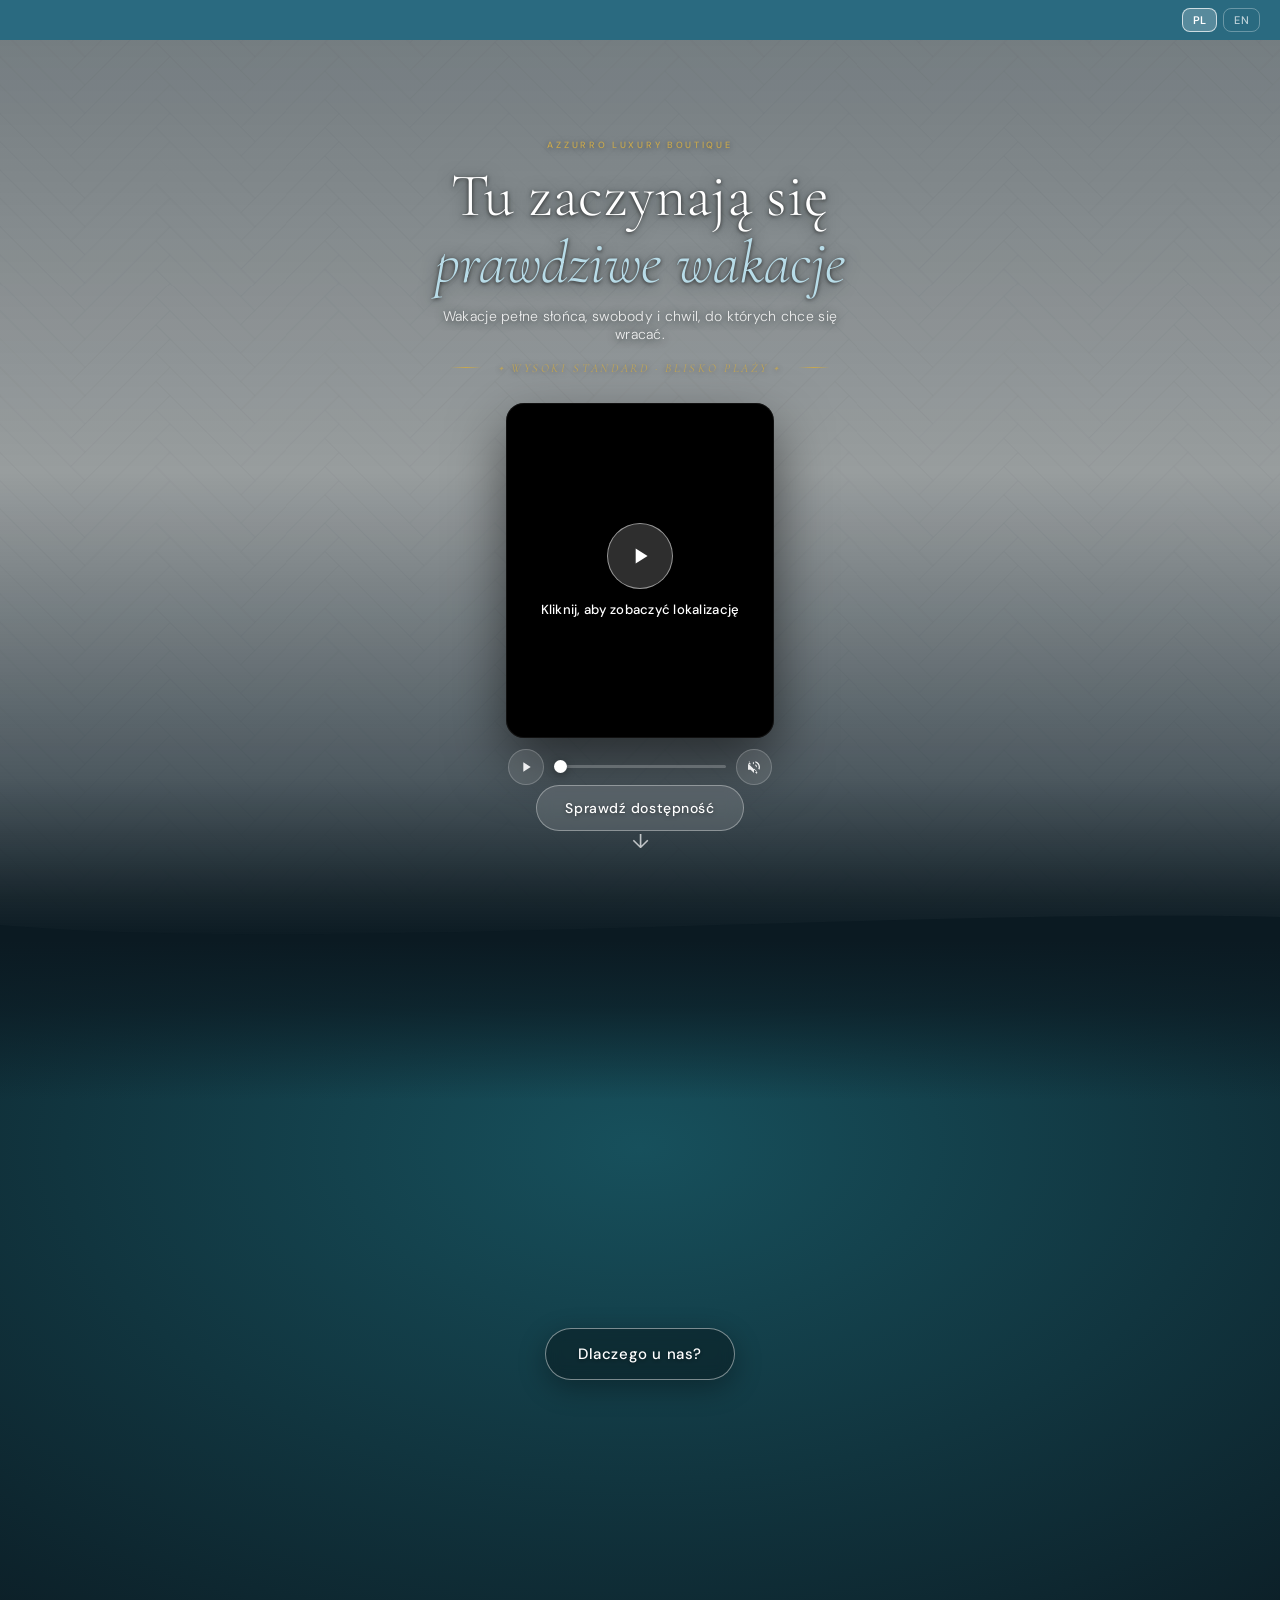
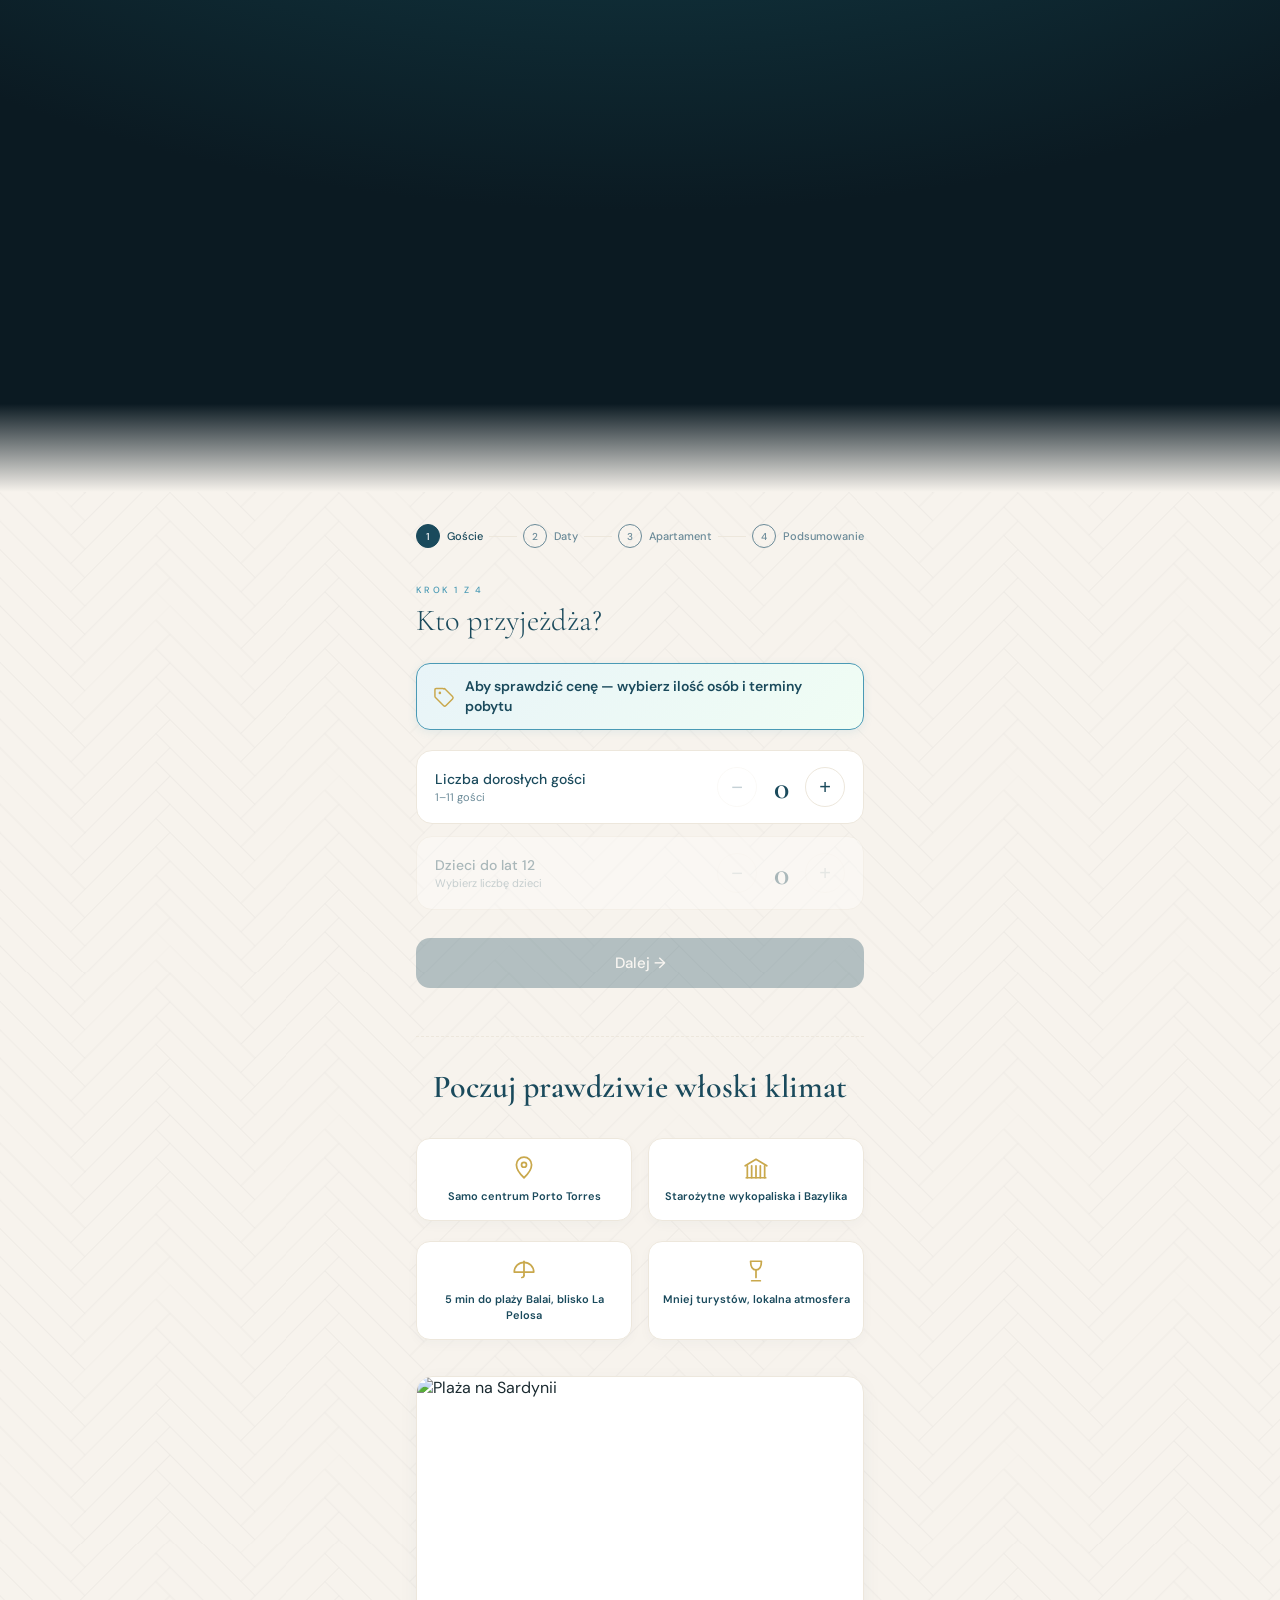
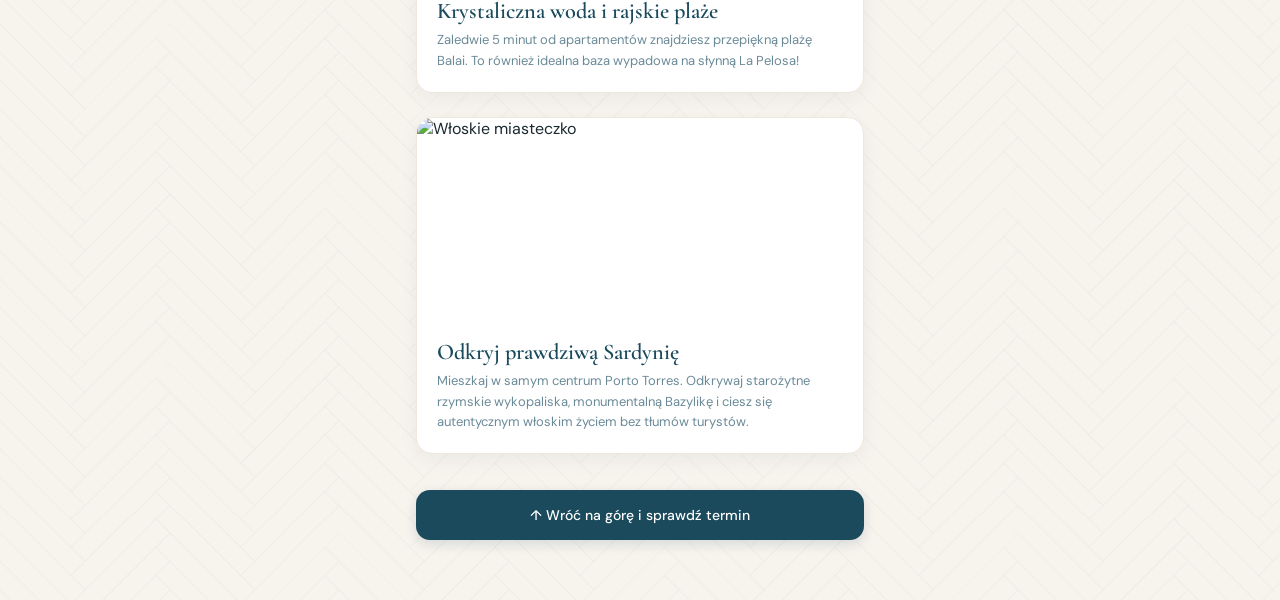
==== commit 6cb451f3: "Update index.html" ====
--- a/index.html
+++ b/index.html
@@ -232,8 +232,7 @@
             </div>
             <!-- ── / Hero Video Player ── -->
 
-            <div class="hero-cta-group"
-                style="display:flex; flex-direction:column; gap:16px; margin-top:24px; z-index:3; align-items:center;">
+            <div class="hero-cta-group">
                 <div style="display:flex; gap:12px; flex-wrap:wrap; justify-content:center;">
                     <button class="hero-cta"
                         onclick="document.getElementById('steps').scrollIntoView({behavior:'smooth',block:'start'})"
@@ -530,7 +529,6 @@
                 <div class="sum-body" id="sum-body"></div>
             </div>
             <div id="rezerwuj-wrap" style="margin-top: 18px; animation: fadeUp 0.38s ease both;">
-                <button class="btn-back" style="margin-top:0; margin-bottom:12px;" onclick="goBack(3)">&#8592; <span id="t-back3-top">Zmień apartament</span></button>
                 <div class="btn-contact-row" style="display:flex; flex-direction:column; gap:12px;">
                     <button class="btn-whatsapp" onclick="openWhatsApp()">
                         <svg width="20" height="20" viewBox="0 0 24 24" fill="white" style="flex-shrink:0">
@@ -547,6 +545,7 @@
                     </button>
                 </div>
                 <p class="contact-note" id="t-contact-note-top" style="margin-top: 10px; margin-bottom: 8px;">1 klik i wysyłasz gotową wiadomość (bez pisania).</p>
+                <button class="btn-back" style="margin-top:0; margin-bottom:8px;" onclick="goBack(3)">&#8592; <span id="t-back3-top">Zmień apartament</span></button>
                 <button class="btn-info-gold" onclick="openInfoPopup()">
                     <span id="t-btn-info">Dowiedz się więcej</span>
                 </button>
--- a/styles.css
+++ b/styles.css
@@ -930,6 +930,24 @@
             gap: 8px;
             margin-bottom: 6px;
             position: relative;
+            flex-wrap: wrap;
+        }
+
+        /* Etykieta "Sprawdź cenę tego apartamentu" jest długa (celowo — ma jasno mówić,
+           że cena dotyczy TEGO apartamentu, bo ceny między apartamentami się różnią).
+           Nazwa apartamentu może się więc skurczyć, a na wąskich ekranach przycisk
+           przenosi się do własnej linii na całą szerokość zamiast wypychać kartę. */
+        .arow .aname {
+            flex: 1 1 auto;
+            min-width: 0;
+        }
+
+        @media (max-width: 560px) {
+            .arow .btn-select {
+                flex: 1 0 100%;
+                width: 100%;
+                margin-top: 4px;
+            }
         }
 
         .gal-gate-toast {
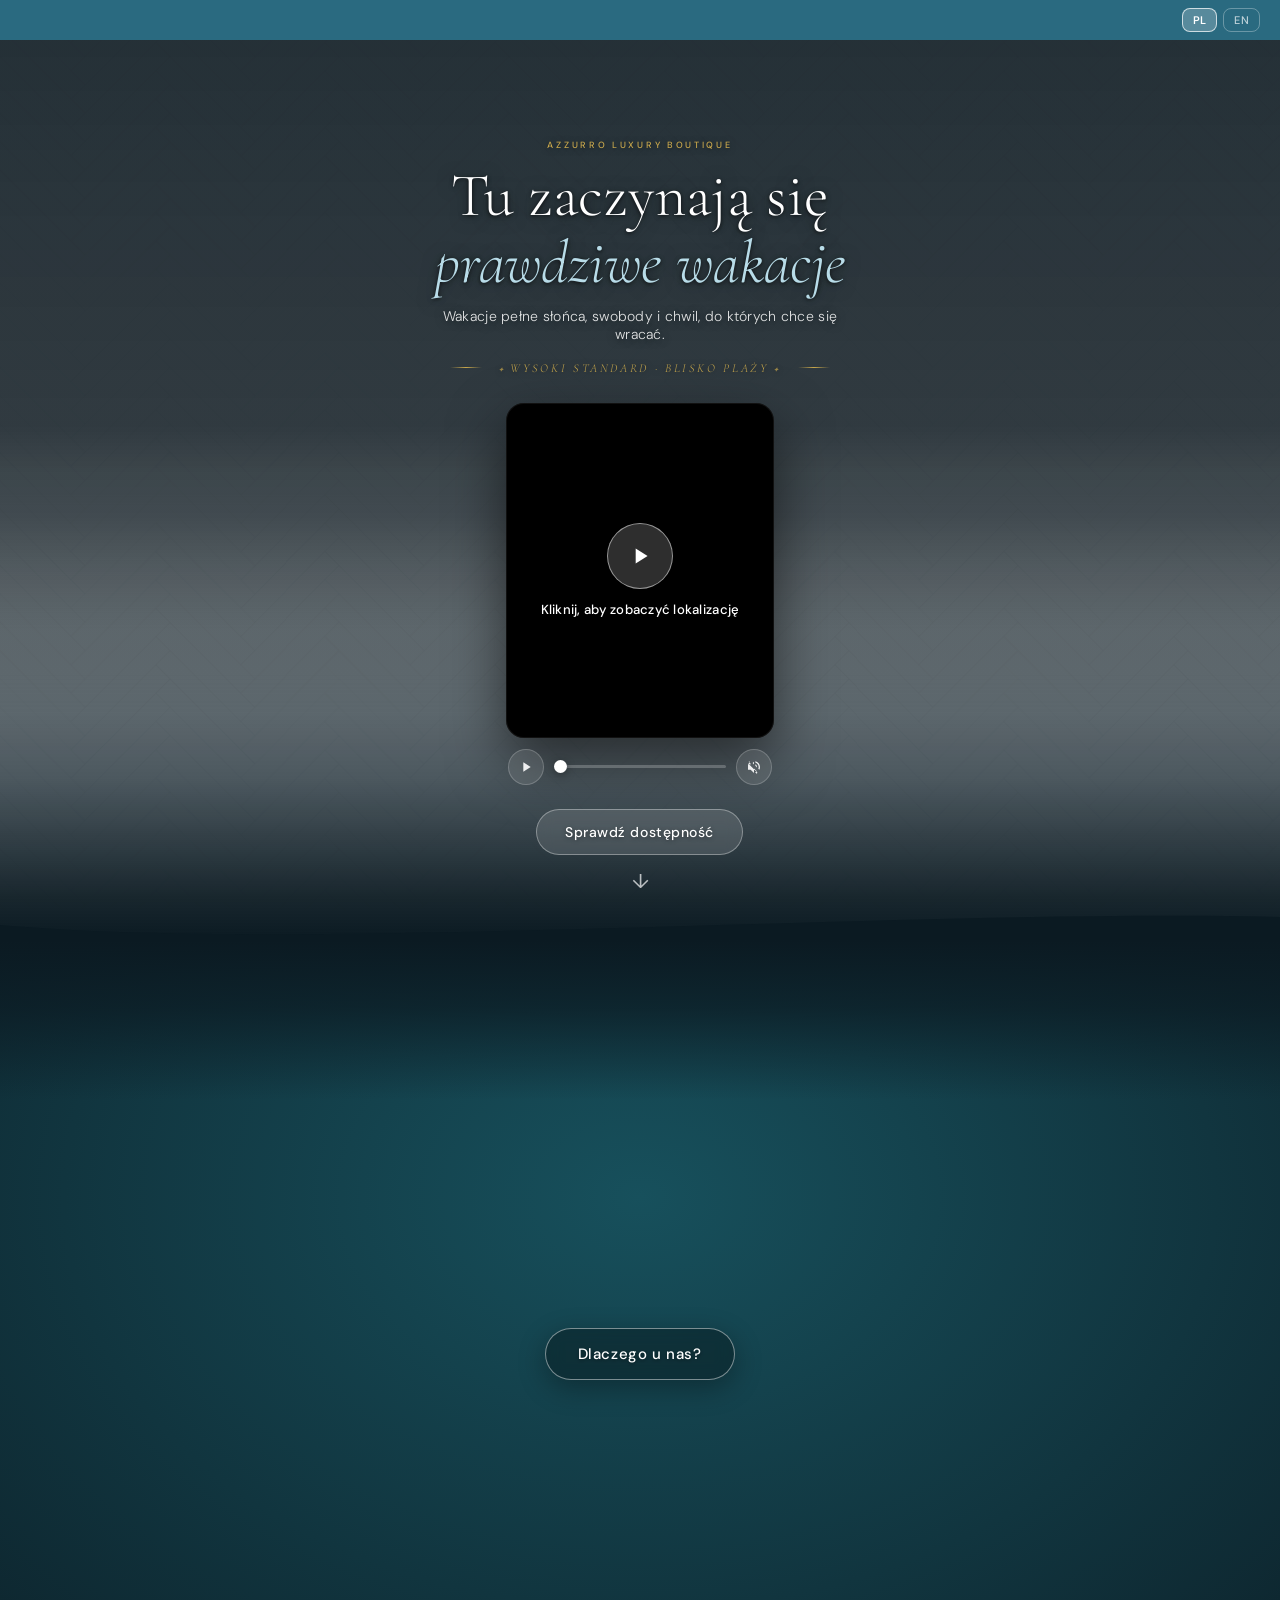
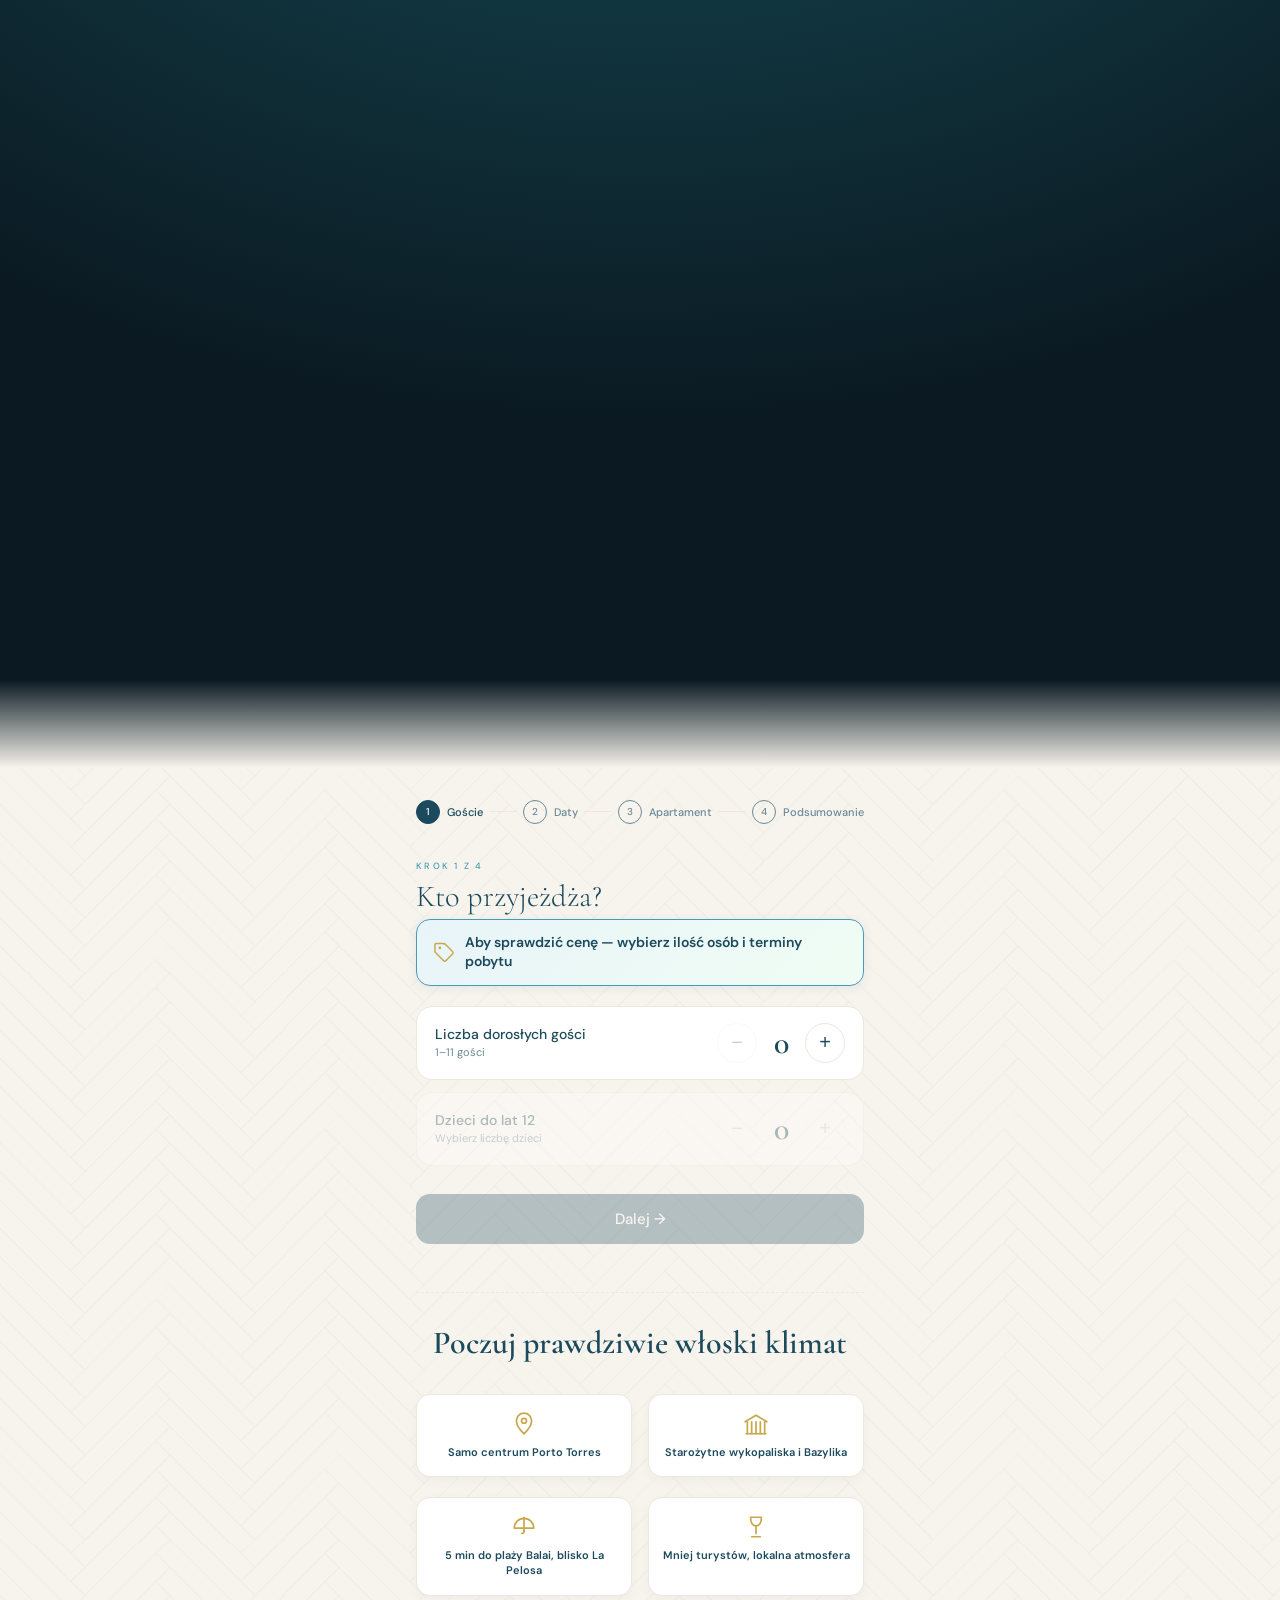
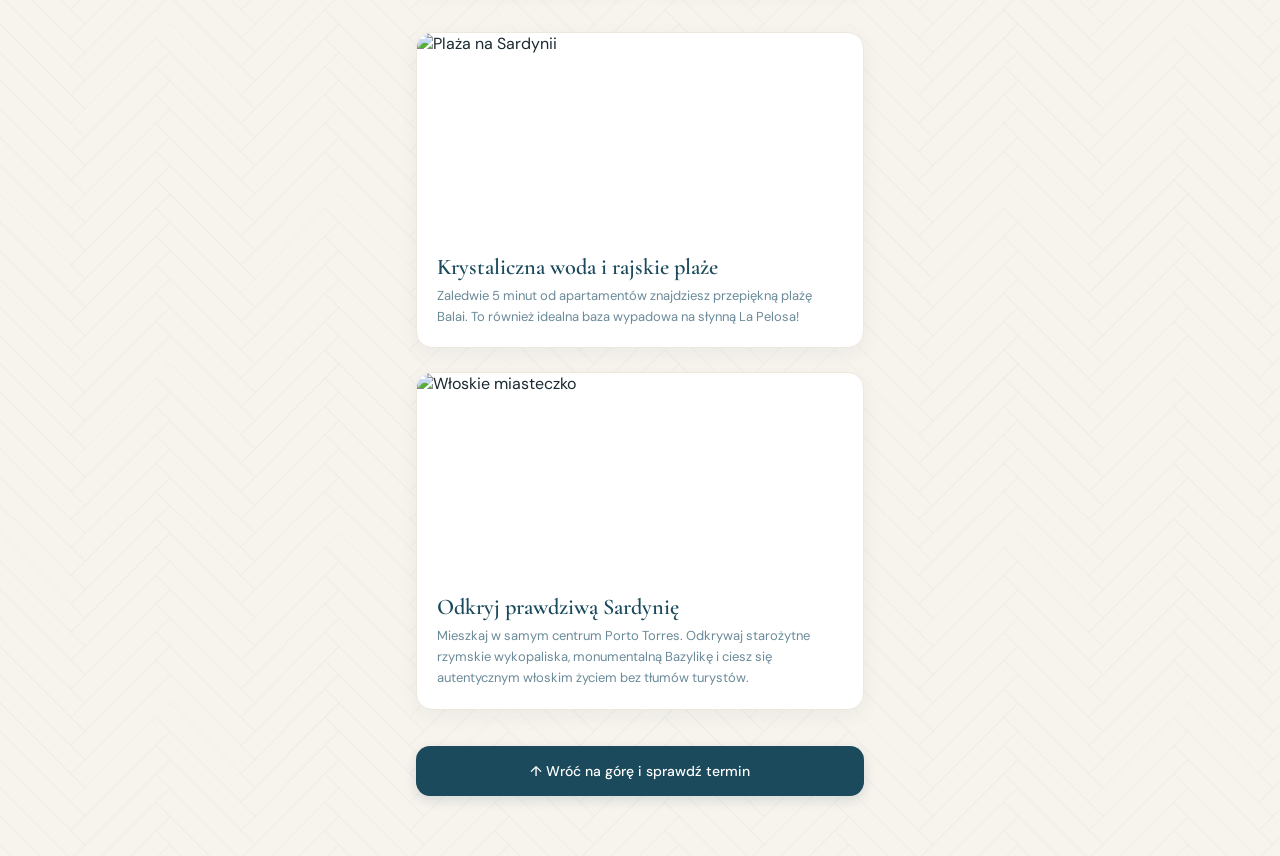
==== commit 31b7318a: "Update index.html" ====
--- a/index.html
+++ b/index.html
@@ -271,57 +271,118 @@
             <div class="pt-eyebrow" id="t-pt-eyebrow">Sardynia bez retuszu</div>
             <h2 class="pt-heading" id="t-pt-heading">Jaka lokalizacja<br>na Sardynii jest<br><em>najlepsza?</em></h2>
             <div class="pt-body">
-                <p class="pt-p" id="t-pt-p1">Każdy oczywiście będzie reklamował „swoje" miejsce… Ale prawda jest taka,
-                    że
-                    <strong>wszystko
-                        zależy od tego, na czym Ci zależy.</strong>
-                </p>
-                <p class="pt-p" id="t-pt-p2">Wiele miast na północy to typowo turystyczne miejscowości. Zimą wszystko
-                    jest
-                    zamknięte —
-                    sklepy, restauracje, bary. Otwierają się tylko latem, specjalnie dla turystów. Wiadomo — ceny
-                    wyższe, jakość
-                    często słabsza… bo jesteś turystą.</p>
-                <p class="pt-p" id="t-pt-p3">Bez auta? Często nawet nie kupisz bułek. Do sklepu trzeba dojechać.
-                    <strong>Alghero,
-                        Olbia?</strong> Fajnie — jeśli lubisz tłumy i wygórowane ceny.
-                </p>
-                <div class="pt-divider"></div>
-                <p class="pt-p" id="t-pt-p4">Dlatego <strong>najlepsze miejsca to te, o których nie jest
-                        głośno.</strong> To
-                    właśnie tam
-                    możesz poczuć prawdziwą magię Sardynii.</p>
-                <p class="pt-p" id="t-pt-p5"><strong>Porto Torres</strong> to idealny przykład. Tu życie toczy się cały
-                    rok —
-                    dlatego masz
-                    dostęp do wszystkiego, co potrzebne.</p>
-                <div class="pt-highlights">
-                    <div class="pt-hi-row"><span class="pt-hi-icon"><svg viewBox="0 0 24 24" fill="none" stroke="currentColor" stroke-width="1.6" stroke-linecap="round" stroke-linejoin="round"><path d="M6 2v7a2 2 0 0 0 4 0V2"/><path d="M8 9v13"/><path d="M17 2c-1.7 0-3 2-3 5s1 5 3 5"/><path d="M17 2v19"/></svg></span><span id="t-pt-hi1">Restauracje — <strong>1
-                                minuta</strong>
-                            spacerem</span></div>
-                    <div class="pt-hi-row"><span class="pt-hi-icon"><svg viewBox="0 0 24 24" fill="none" stroke="currentColor" stroke-width="1.6" stroke-linecap="round" stroke-linejoin="round"><path d="M3 4h2l2.4 12.2a2 2 0 0 0 2 1.8h7.6a2 2 0 0 0 2-1.6L21 8H6"/><circle cx="9" cy="21" r="1"/><circle cx="18" cy="21" r="1"/></svg></span><span id="t-pt-hi2">Lidl — <strong>3
-                                minuty</strong>
-                            spacerem</span></div>
-                    <div class="pt-hi-row"><span class="pt-hi-icon"><svg viewBox="0 0 24 24" fill="none" stroke="currentColor" stroke-width="1.6" stroke-linecap="round" stroke-linejoin="round"><path d="M4 8h13v6a5 5 0 0 1-5 5H9a5 5 0 0 1-5-5V8z"/><path d="M17 9h1.5a2.5 2.5 0 0 1 0 5H17"/><path d="M8 3c-.5 1 .5 1.5 0 3"/><path d="M12 3c-.5 1 .5 1.5 0 3"/></svg></span><span id="t-pt-hi3">Kawiarnie, bary,
-                            restauracje —
-                            dosłownie
-                            <strong>50 metrów</strong></span></div>
-                    <div class="pt-hi-row"><span class="pt-hi-icon"><svg viewBox="0 0 24 24" fill="none" stroke="currentColor" stroke-width="1.6" stroke-linecap="round" stroke-linejoin="round"><path d="M12 3v13"/><path d="M3 13a9 9 0 0 1 18 0z"/><path d="M12 16a2 2 0 0 1-2 2"/></svg></span><span id="t-pt-hi4">Plaża — <strong>5
-                                minut</strong>
-                            i jesteś nad
-                            wodą</span></div>
-                    <div class="pt-hi-row"><span class="pt-hi-icon"><svg viewBox="0 0 24 24" fill="none" stroke="currentColor" stroke-width="1.6" stroke-linecap="round" stroke-linejoin="round"><ellipse cx="8" cy="6" rx="2" ry="3"/><ellipse cx="16" cy="15" rx="2" ry="3"/><path d="M8 9v3"/><path d="M16 18v3"/></svg></span><span id="t-pt-hi5">Port, darmowe plaże i
-                            <strong>piękny
-                                deptak</strong> wzdłuż wybrzeża — klify i urocze zatoczki</span></div>
-                    <div class="pt-hi-row"><span class="pt-hi-icon"><svg viewBox="0 0 24 24" fill="none" stroke="currentColor" stroke-width="1.6" stroke-linecap="round" stroke-linejoin="round"><path d="M3 5l18 3-9 14z"/><circle cx="10" cy="10" r=".6" fill="currentColor" stroke="none"/><circle cx="14" cy="13" r=".6" fill="currentColor" stroke="none"/></svg></span><span id="t-pt-hi6">Prawdziwe, rodzinne
-                            restauracje —
-                            ceny dla
-                            lokalnych, nie turystów. Nawet od <strong>4,5€</strong></span></div>
-                </div>
-                <p class="pt-closing" id="t-pt-closing">Porto Torres to idealne miejsce, jeśli chcesz odpocząć<br>i
-                    poczuć
-                    prawdziwy, sardyński
-                    klimat życia.</p>
+                <p class="pt-p" id="t-pt-lead">To zależy, czego chcesz. Wiele miejscowości na północy żyje tylko
+                    latem — zimą zamknięte sklepy i bary, w sezonie ceny dla turystów.
+                    <strong>Porto Torres żyje cały rok</strong> — i leży tam, skąd blisko do obu lotnisk
+                    i do najpiękniejszej części wyspy.</p>
+
+                <!-- ── Mapa z dwoma trybami ──────────────────────────────────────────────
+                     Połowa odwiedzających przyjeżdża zwiedzać wyspę, a nie siedzieć w mieście —
+                     dlatego domyślny tryb to „zwiedzać”. Zakładka przełącza JEDNOCZEŚNIE mapę
+                     i listę pod nią; obie karmi jedno źródło danych w pt-map.js. -->
+                <div class="pt-map-block">
+                    <div class="pt-map-prompt" id="t-pt-map-prompt">Co jest dla Ciebie ważne?</div>
+
+                    <div class="pt-modes" role="tablist" aria-label="Tryb mapy">
+                        <button class="pt-mode" type="button" role="tab" id="pt-tab-wyspa"
+                            aria-controls="pt-map-panel" aria-selected="true" data-mode="wyspa">
+                            <svg viewBox="0 0 24 24" fill="none" stroke="currentColor" stroke-width="1.6" stroke-linecap="round" stroke-linejoin="round" aria-hidden="true"><path d="M3 13l1.5-4.5A2 2 0 0 1 6.4 7h11.2a2 2 0 0 1 1.9 1.5L21 13"/><path d="M3 13v4a1 1 0 0 0 1 1h1"/><path d="M21 13v4a1 1 0 0 1-1 1h-1"/><path d="M3 13h18"/><circle cx="7.5" cy="18" r="1.5"/><circle cx="16.5" cy="18" r="1.5"/></svg><span id="t-pt-mode-wyspa">Chcę zwiedzać wyspę</span>
+                        </button>
+                        <button class="pt-mode" type="button" role="tab" id="pt-tab-okolica"
+                            aria-controls="pt-map-panel" aria-selected="false" data-mode="okolica">
+                            <svg viewBox="0 0 24 24" fill="none" stroke="currentColor" stroke-width="1.6" stroke-linecap="round" stroke-linejoin="round" aria-hidden="true"><path d="M12 3v13"/><path d="M3 13a9 9 0 0 1 18 0z"/><path d="M12 16a2 2 0 0 1-2 2"/></svg><span id="t-pt-mode-okolica">Chcę odpocząć i mieć wszystko pod ręką</span>
+                        </button>
+                    </div>
+
+                    <div class="pt-map-card" id="pt-map-panel" role="tabpanel" aria-labelledby="pt-tab-wyspa">
+
+                        <!-- TRYB: cała północ wyspy -->
+                        <svg class="pt-map" id="pt-map-wyspa" viewBox="0 0 380 235"
+                            xmlns="http://www.w3.org/2000/svg" role="img" aria-labelledby="pt-map-wyspa-desc">
+                            <title id="pt-map-wyspa-desc">Północna Sardynia — Porto Torres w centrum, trasy do lotnisk i atrakcji</title>
+                            <defs>
+                                <linearGradient id="ptSea1" x1="0" y1="0" x2="0" y2="1">
+                                    <stop offset="0%" stop-color="#050f1c"/><stop offset="100%" stop-color="#0a2840"/>
+                                </linearGradient>
+                                <linearGradient id="ptLand1" x1="0" y1="0" x2="0" y2="1">
+                                    <stop offset="0%" stop-color="#123040"/><stop offset="100%" stop-color="#0a1a24"/>
+                                </linearGradient>
+                            </defs>
+                            <rect x="0" y="0" width="380" height="235" fill="url(#ptSea1)"/>
+                            <path d="M-20,185 L10,176 L22,158 L12,146 L28,136 L44,128 L38,106 L52,92 L57,64 L67,45
+                                     L78,58 L76,82 L94,92 L121,86 L145,77 L167,71 L189,75 L209,63 L229,53 L251,50
+                                     L267,60 L281,56 L293,70 L289,84 L303,92 L313,113 L321,146 L331,290 L-20,290 Z"
+                                fill="url(#ptLand1)" stroke="rgba(201,168,76,.3)" stroke-width="1"/>
+                            <g>
+                                <path class="pt-route" data-k="aho" d="M94,92 Q70,110 50,130"/>
+                                <path class="pt-route" data-k="cas" d="M94,92 Q123,78 149,75"/>
+                                <path class="pt-route" data-k="pel" d="M94,92 Q73,70 68,50"/>
+                                <path class="pt-route" data-k="alg" d="M94,92 Q52,134 28,170"/>
+                                <path class="pt-route" data-k="gro" d="M94,92 Q50,112 16,145"/>
+                                <path class="pt-route" data-k="olb" d="M94,92 Q200,126 298,95"/>
+                                <path class="pt-route" data-k="sme" d="M94,92 Q190,42 278,57"/>
+                            </g>
+                            <g class="pt-pin" data-k="pel"><circle class="pt-dot" cx="67" cy="48" r="3.6" fill="#c9a84c"/><text x="76" y="44" id="t-ptm-pel">La Pelosa</text></g>
+                            <g class="pt-pin" data-k="aho"><circle class="pt-dot" cx="48" cy="132" r="3.6" fill="#c9a84c"/><text x="56" y="130" id="t-ptm-aho">Lotnisko Alghero</text></g>
+                            <g class="pt-pin" data-k="gro"><circle class="pt-dot" cx="13" cy="147" r="3.6" fill="#c9a84c"/><text x="8" y="162" id="t-ptm-gro">Grota Neptuna</text></g>
+                            <g class="pt-pin" data-k="alg"><circle class="pt-dot" cx="26" cy="172" r="3.6" fill="#c9a84c"/><text x="34" y="180" id="t-ptm-alg">Alghero</text></g>
+                            <g class="pt-pin" data-k="cas"><circle class="pt-dot" cx="150" cy="74" r="3.6" fill="#c9a84c"/><text x="157" y="68" id="t-ptm-cas">Castelsardo</text></g>
+                            <g class="pt-pin" data-k="sme"><circle class="pt-dot" cx="280" cy="56" r="3.6" fill="#c9a84c"/><text x="274" y="46" text-anchor="end" id="t-ptm-sme">Costa Smeralda</text></g>
+                            <g class="pt-pin" data-k="olb"><circle class="pt-dot" cx="300" cy="95" r="3.6" fill="#c9a84c"/><text x="293" y="108" text-anchor="end" id="t-ptm-olb">Lotnisko Olbia</text></g>
+                            <g class="pt-pin pt-home">
+                                <circle class="pt-pulse" cx="94" cy="92" r="6" fill="none" stroke="#c9a84c" stroke-width="1.4"/>
+                                <circle cx="94" cy="92" r="5.4" fill="#c9a84c"/>
+                                <circle cx="94" cy="92" r="2.1" fill="#060f16"/>
+                                <text x="103" y="104">Porto Torres</text>
+                            </g>
+                        </svg>
+
+                        <!-- TRYB: skala spaceru -->
+                        <svg class="pt-map is-off" id="pt-map-okolica" viewBox="0 0 380 235"
+                            xmlns="http://www.w3.org/2000/svg" role="img" aria-labelledby="pt-map-okolica-desc">
+                            <title id="pt-map-okolica-desc">Okolica apartamentu — odległości pieszo do restauracji, sklepu, plaży i portu</title>
+                            <defs>
+                                <linearGradient id="ptSea2" x1="0" y1="0" x2="0" y2="1">
+                                    <stop offset="0%" stop-color="#050f1c"/><stop offset="100%" stop-color="#0a2840"/>
+                                </linearGradient>
+                                <linearGradient id="ptLand2" x1="0" y1="0" x2="0" y2="1">
+                                    <stop offset="0%" stop-color="#123040"/><stop offset="100%" stop-color="#0a1a24"/>
+                                </linearGradient>
+                            </defs>
+                            <rect x="0" y="0" width="380" height="235" fill="url(#ptSea2)"/>
+                            <path d="M-20,100 L30,94 L52,88 L60,62 L76,58 L82,82 L106,80 L142,76 L182,73 L216,69
+                                     L248,65 L282,72 L322,80 L400,84 L400,290 L-20,290 Z"
+                                fill="url(#ptLand2)" stroke="rgba(201,168,76,.3)" stroke-width="1"/>
+                            <g>
+                                <path class="pt-route" data-k="res" d="M168,145 Q160,137 157,129"/>
+                                <path class="pt-route" data-k="kaw" d="M168,145 Q178,140 184,133"/>
+                                <path class="pt-route" data-k="lid" d="M168,145 Q148,156 129,163"/>
+                                <path class="pt-route" data-k="bal" d="M168,145 Q212,116 245,86"/>
+                                <path class="pt-route" data-k="por" d="M168,145 Q114,112 68,74"/>
+                            </g>
+                            <g class="pt-pin" data-k="res"><circle class="pt-dot" cx="156" cy="128" r="3.6" fill="#c9a84c"/><text x="150" y="122" text-anchor="end" id="t-ptm-res">Restauracje</text></g>
+                            <g class="pt-pin" data-k="kaw"><circle class="pt-dot" cx="185" cy="132" r="3.6" fill="#c9a84c"/><text x="192" y="128" id="t-ptm-kaw">Kawiarnie i bary</text></g>
+                            <g class="pt-pin" data-k="lid"><circle class="pt-dot" cx="127" cy="164" r="3.6" fill="#c9a84c"/><text x="121" y="170" text-anchor="end" id="t-ptm-lid">Lidl</text></g>
+                            <g class="pt-pin" data-k="bal"><circle class="pt-dot" cx="247" cy="84" r="3.6" fill="#c9a84c"/><text x="254" y="80" id="t-ptm-bal">Plaża Balai</text></g>
+                            <g class="pt-pin" data-k="por"><circle class="pt-dot" cx="66" cy="72" r="3.6" fill="#c9a84c"/><text x="74" y="66" id="t-ptm-por">Port i deptak</text></g>
+                            <g class="pt-pin pt-home">
+                                <circle class="pt-pulse" cx="168" cy="145" r="6" fill="none" stroke="#c9a84c" stroke-width="1.4"/>
+                                <circle cx="168" cy="145" r="5.4" fill="#c9a84c"/>
+                                <circle cx="168" cy="145" r="2.1" fill="#060f16"/>
+                                <text x="176" y="156">Azzurro</text>
+                            </g>
+                        </svg>
+
+                        <div class="pt-map-foot">
+                            <i></i><span id="t-pt-map-foot">Porto Torres · Sardegna</span><i></i>
+                        </div>
+                    </div>
+
+                    <div class="pt-facts" id="pt-facts"></div>
+                    <p class="pt-legend" id="pt-legend"></p>
+                </div>
+
+                <p class="pt-closing" id="t-pt-closing">Nie musisz wybierać między wygodą a zwiedzaniem.</p>
             </div>
 
             <!-- Proximity map moved here, below pt-closing -->
@@ -730,275 +791,6 @@
             </div>
             <!-- End Google Reviews Carousel -->
 
-            <div class="hero-map-wrap" style="margin-top:28px;">
-                <div class="map-eyebrow" id="t-map-eyebrow">✦ &nbsp; bliskość atrakcji &nbsp; ✦</div>
-                <div class="map-card" id="heroMapCard">
-                    <svg class="map-svg" viewBox="0 0 380 210" style="overflow: visible;"
-                        xmlns="http://www.w3.org/2000/svg">
-                        <defs>
-                            <linearGradient id="mapSeaG" x1="0" y1="0" x2="0" y2="1">
-                                <stop offset="0%" stop-color="#050f1c" />
-                                <stop offset="100%" stop-color="#0a2840" />
-                            </linearGradient>
-                            <linearGradient id="mapLandG" x1="0" y1="0" x2="0" y2="1">
-                                <stop offset="0%" stop-color="#0d2030" />
-                                <stop offset="100%" stop-color="#091620" />
-                            </linearGradient>
-                            <marker id="mapArrow" markerWidth="7" markerHeight="7" refX="5.5" refY="3.5" orient="auto">
-                                <polygon points="0,0 7,3.5 0,7" fill="#c9a84c" />
-                            </marker>
-                            <filter id="mapGlow">
-                                <feGaussianBlur stdDeviation="2.5" result="b" />
-                                <feMerge>
-                                    <feMergeNode in="b" />
-                                    <feMergeNode in="SourceGraphic" />
-                                </feMerge>
-                            </filter>
-                        </defs>
-
-                        <g id="mapZoomWrapper"
-                            style="transform-origin: 120px 158px; transform: scale(0.42); transition: transform 2.5s cubic-bezier(0.65, 0, 0.1, 1);">
-                            <!-- Sea background — celowo dużo większy niż potrzeba dla samej ramki (0 0 380 210).
-                                 #mapZoomWrapper skaluje się do 0.42 wokół punktu (120,158) w stanie "szerokim" (oba
-                                 lotniska), co ściąga brzegi tego prostokąta do środka i przy zbyt małym rozmiarze
-                                 odsłaniało to górę karty (przezroczyste .map-card + blur na tle dawało szary pasek). -->
-                            <rect x="-700" y="-500" width="2200" height="1500" fill="url(#mapSeaG)" />
-
-                            <!-- 
-              Porto Torres topography:
-              - Port juts out to the left/top (northwest)
-              - Coastline runs roughly W→E
-              - City land mass below the coast
-              - Beaches to the east (right side) of Via Petronia
-            -->
-
-                            <!-- Main land mass -->
-                            <path d="
-              M-400,95
-              L0,95
-              C10,88 20,80 30,75
-              C45,68 58,65 72,63
-              C88,60 104,62 118,60
-              C134,58 150,56 168,55
-              C186,54 205,54 224,53
-              C244,52 262,52 280,52
-              C300,51 320,52 340,53
-              C358,54 370,55 380,56
-              L800,56 L800,450 L-400,450 Z
-            " fill="url(#mapLandG)" />
-
-                            <!-- PORT / HARBOUR — northwest peninsula jutting out -->
-                            <!-- Outer breakwater -->
-                            <path d="M0,85 Q18,60 38,40 Q52,24 60,12 L74,14 Q62,28 50,46 Q32,66 16,88 Z"
-                                fill="rgba(10,30,48,0.9)" stroke="rgba(255,255,255,0.07)" stroke-width="0.5" />
-                            <!-- Inner dock platform -->
-                            <path d="M0,90 Q14,72 28,56 Q38,44 46,34 L62,36 Q52,50 40,62 Q26,76 12,94 Z"
-                                fill="rgba(8,24,40,0.95)" stroke="rgba(255,255,255,0.05)" stroke-width="0.5" />
-                            <!-- Ferry pier extending into sea -->
-                            <rect x="30" y="8" width="38" height="10" rx="2" fill="rgba(13,42,62,0.95)"
-                                stroke="rgba(255,255,255,0.06)" stroke-width="0.5" />
-                            <!-- Boat masts in harbour -->
-                            <line x1="10" y1="72" x2="10" y2="92" stroke="rgba(255,255,255,0.10)" stroke-width="1" />
-                            <line x1="22" y1="66" x2="22" y2="86" stroke="rgba(255,255,255,0.10)" stroke-width="1" />
-                            <line x1="34" y1="60" x2="34" y2="78" stroke="rgba(255,255,255,0.10)" stroke-width="1" />
-
-                            <!-- Sea wave texture -->
-                            <path d="M90,28 Q112,24 136,28" stroke="rgba(255,255,255,0.05)" stroke-width="1"
-                                fill="none" />
-                            <path d="M170,22 Q196,18 220,22" stroke="rgba(255,255,255,0.05)" stroke-width="1"
-                                fill="none" />
-                            <path d="M258,20 Q282,16 306,20" stroke="rgba(255,255,255,0.05)" stroke-width="1"
-                                fill="none" />
-                            <path d="M330,26 Q352,22 374,26" stroke="rgba(255,255,255,0.04)" stroke-width="1"
-                                fill="none" />
-
-                            <!-- Main coastal road (Lungomare) -->
-                            <path d="M72,67 Q110,63 152,60 Q194,57 234,56 Q272,55 312,55 Q344,55 380,56"
-                                stroke="rgba(255,255,255,0.16)" stroke-width="2.5" fill="none" />
-
-                            <!-- Via Petronia — the N-S dividing street (apartments are just left of this) -->
-                            <!-- This is at ~x=148 -->
-                            <line x1="148" y1="62" x2="148" y2="210" stroke="rgba(255,255,255,0.18)" stroke-width="2" />
-                            <!-- Label Via Petronia -->
-                            <text x="144" y="210" font-size="6" fill="rgba(255,255,255,0.25)"
-                                font-family="DM Sans,sans-serif" transform="rotate(-90,144,190)"
-                                text-anchor="middle">Via Petronia</text>
-
-                            <!-- Other N-S streets -->
-                            <line x1="112" y1="65" x2="112" y2="210" stroke="rgba(255,255,255,0.055)"
-                                stroke-width="1.2" />
-                            <line x1="184" y1="59" x2="184" y2="210" stroke="rgba(255,255,255,0.055)"
-                                stroke-width="1.2" />
-                            <line x1="220" y1="57" x2="220" y2="210" stroke="rgba(255,255,255,0.055)"
-                                stroke-width="1.2" />
-                            <line x1="258" y1="55" x2="258" y2="210" stroke="rgba(255,255,255,0.055)"
-                                stroke-width="1.2" />
-                            <line x1="296" y1="54" x2="296" y2="210" stroke="rgba(255,255,255,0.055)"
-                                stroke-width="1.2" />
-
-                            <!-- E-W streets -->
-                            <line x1="72" y1="90" x2="380" y2="87" stroke="rgba(255,255,255,0.055)"
-                                stroke-width="1.2" />
-                            <line x1="72" y1="115" x2="380" y2="113" stroke="rgba(255,255,255,0.055)"
-                                stroke-width="1.2" />
-                            <line x1="72" y1="142" x2="380" y2="141" stroke="rgba(255,255,255,0.055)"
-                                stroke-width="1.2" />
-                            <line x1="72" y1="170" x2="380" y2="170" stroke="rgba(255,255,255,0.055)"
-                                stroke-width="1.2" />
-
-                            <!-- START POINT: Azzurro — just left of Via Petronia (~x=120, y=155) -->
-                            <circle cx="120" cy="158" r="9" fill="rgba(201,168,76,0.12)" stroke="rgba(201,168,76,0.45)"
-                                stroke-width="1.5" />
-                            <circle cx="120" cy="158" r="4.5" fill="#c9a84c" />
-                            <circle cx="120" cy="158" r="2" fill="rgba(255,255,255,0.95)" />
-                            <!-- Start label — to the left of the dot so it doesn't overlap Via Petronia -->
-                            <text x="108" y="152" text-anchor="end" font-size="7" fill="rgba(255,255,255,0.75)"
-                                font-family="DM Sans,sans-serif" font-weight="600">Azzurro</text>
-                            <text x="108" y="162" text-anchor="end" font-size="6.5" fill="rgba(255,255,255,0.55)"
-                                font-family="DM Sans,sans-serif">Luxury Boutique</text>
-
-                            <!-- Destination dots (dim before reveal) — all to the RIGHT of Via Petronia -->
-                            <!-- Rest dot -->
-                            <circle id="mapDotRest" cx="120" cy="135" r="4" fill="rgba(201,168,76,0.15)"
-                                stroke="rgba(201,168,76,0.3)" stroke-width="1" />
-                            <!-- Lidl: just right of Via Petronia, near coast road (~x=170, y=80) -->
-                            <circle id="mapDotLidl" cx="135" cy="115" r="4" fill="rgba(201,168,76,0.15)"
-                                stroke="rgba(201,168,76,0.3)" stroke-width="1" />
-                            <!-- Scoglio Lungo beach: ~x=210, y=57 (on coastline) -->
-                            <circle id="mapDotScoglio" cx="214" cy="57" r="4" fill="rgba(201,168,76,0.15)"
-                                stroke="rgba(201,168,76,0.3)" stroke-width="1" />
-                            <!-- Acque Dolci: ~x=258, y=55 -->
-                            <circle id="mapDotDolci" cx="260" cy="55" r="4" fill="rgba(201,168,76,0.15)"
-                                stroke="rgba(201,168,76,0.3)" stroke-width="1" />
-                            <!-- Spiaggia Balai: far right ~x=340, y=54 -->
-                            <circle id="mapDotBalai" cx="342" cy="54" r="4" fill="rgba(201,168,76,0.15)"
-                                stroke="rgba(201,168,76,0.3)" stroke-width="1" />
-
-                            <!-- Animated route paths from Azzurro (120,158) -->
-                            <path id="mapPathRest" d="M120,158 L120,135" stroke="#c9a84c" stroke-width="2.2" fill="none"
-                                stroke-dasharray="9999" stroke-dashoffset="9999"
-                                filter="url(#mapGlow)" />
-
-                            <path id="mapPathLidl" d="M120,158 L128,138 L135,115" stroke="#c9a84c" stroke-width="2.2"
-                                fill="none" stroke-dasharray="9999" stroke-dashoffset="9999"
-                                filter="url(#mapGlow)" />
-
-                            <path id="mapPathScoglio" d="M120,158 Q155,120 184,90 Q200,72 214,57" stroke="#c9a84c"
-                                stroke-width="2.2" fill="none" stroke-dasharray="9999" stroke-dashoffset="9999"
-                                filter="url(#mapGlow)" />
-
-                            <path id="mapPathDolci" d="M120,158 Q165,118 208,88 Q234,70 260,55" stroke="#c9a84c"
-                                stroke-width="2.2" fill="none" stroke-dasharray="9999" stroke-dashoffset="9999"
-                                filter="url(#mapGlow)" />
-
-                            <path id="mapPathBalai" d="M120,158 Q175,118 230,90 Q278,68 312,58 Q328,55 342,54"
-                                stroke="#c9a84c" stroke-width="2.2" fill="none" stroke-dasharray="9999"
-                                stroke-dashoffset="9999" filter="url(#mapGlow)" />
-
-                            <!-- BADGES (revealed after each path finishes) -->
-
-                            <!-- Rest badge -->
-                            <g id="mapBadgeRest" style="opacity:0;transition:opacity 0.5s ease">
-                                <rect x="30" y="116" width="84" height="28" rx="7" fill="rgba(5,14,22,0.93)"
-                                    stroke="rgba(201,168,76,0.55)" stroke-width="0.8" />
-                                <text id="t-map-rest-title" x="72" y="128" text-anchor="middle" font-size="7.5"
-                                    fill="#c9a84c" font-family="DM Sans,sans-serif" font-weight="600">🍝
-                                    Restauracje</text>
-                                <text id="t-map-rest-time" x="72" y="139" text-anchor="middle" font-size="7"
-                                    fill="rgba(255,255,255,0.6)" font-family="DM Sans,sans-serif">1 min</text>
-                            </g>
-
-                            <!-- Lidl badge — above and right of dot -->
-                            <g id="mapBadgeLidl" style="opacity:0;transition:opacity 0.5s ease">
-                                <rect x="112" y="80" width="58" height="28" rx="7" fill="rgba(5,14,22,0.93)"
-                                    stroke="rgba(201,168,76,0.55)" stroke-width="0.8" />
-                                <text x="141" y="92" text-anchor="middle" font-size="7.5" fill="#c9a84c"
-                                    font-family="DM Sans,sans-serif" font-weight="600">🛒 Lidl</text>
-                                <text id="t-map-lidl-time" x="141" y="103" text-anchor="middle" font-size="7"
-                                    fill="rgba(255,255,255,0.6)" font-family="DM Sans,sans-serif">3 min</text>
-                            </g>
-
-                            <!-- Scoglio Lungo badge -->
-                            <g id="mapBadgeScoglio" style="opacity:0;transition:opacity 0.5s ease">
-                                <rect x="144" y="15" width="80" height="28" rx="7" fill="rgba(5,14,22,0.93)"
-                                    stroke="rgba(201,168,76,0.55)" stroke-width="0.8" />
-                                <text x="184" y="27" text-anchor="middle" font-size="7.5" fill="#c9a84c"
-                                    font-family="DM Sans,sans-serif" font-weight="600">🏖 Scoglio Lungo</text>
-                                <text id="t-map-scoglio-time" x="184" y="38" text-anchor="middle" font-size="7"
-                                    fill="rgba(255,255,255,0.6)" font-family="DM Sans,sans-serif">5 min spaceru</text>
-                            </g>
-
-                            <!-- Acque Dolci badge -->
-                            <g id="mapBadgeDolci" style="opacity:0;transition:opacity 0.5s ease">
-                                <rect x="226" y="26" width="74" height="28" rx="7" fill="rgba(5,14,22,0.93)"
-                                    stroke="rgba(201,168,76,0.55)" stroke-width="0.8" />
-                                <text x="263" y="38" text-anchor="middle" font-size="7.5" fill="#c9a84c"
-                                    font-family="DM Sans,sans-serif" font-weight="600">🏖 Acque Dolci</text>
-                                <text id="t-map-dolci-time" x="263" y="49" text-anchor="middle" font-size="7"
-                                    fill="rgba(255,255,255,0.6)" font-family="DM Sans,sans-serif">8 min spaceru</text>
-                            </g>
-
-                            <!-- Balai badge -->
-                            <g id="mapBadgeBalai" style="opacity:0;transition:opacity 0.5s ease">
-                                <rect x="302" y="15" width="76" height="28" rx="7" fill="rgba(5,14,22,0.93)"
-                                    stroke="rgba(201,168,76,0.55)" stroke-width="0.8" />
-                                <text x="340" y="27" text-anchor="middle" font-size="7.5" fill="#c9a84c"
-                                    font-family="DM Sans,sans-serif" font-weight="600">🏖 Spiaggia Balai</text>
-                                <text id="t-map-balai-time" x="340" y="38" text-anchor="middle" font-size="7"
-                                    fill="rgba(255,255,255,0.6)" font-family="DM Sans,sans-serif">20 min spaceru</text>
-                            </g>
-
-                            <!-- Sea label -->
-                            <text id="t-map-sea-label" x="240" y="34" text-anchor="middle" font-size="9"
-                                fill="rgba(255,255,255,0.08)" font-family="Cormorant Garamond,serif" font-style="italic"
-                                letter-spacing="5">M A R E</text>
-
-                            <!-- WIDE MAP ELEMENTS -->
-                            <g id="wideGroup" style="opacity: 1; transition: opacity 1.5s ease;">
-                                <!-- Alghero -> Azzurro -->
-                                <path id="mapPathAlghero" d="M-50,230 Q20,220 100,165" stroke="#c9a84c"
-                                    stroke-width="5.5" fill="none" stroke-dasharray="1000" stroke-dashoffset="1000"
-                                    filter="url(#mapGlow)" />
-                                <circle id="mapDotAlghero" cx="-50" cy="230" r="14" fill="rgba(201,168,76,0.15)"
-                                    stroke="#c9a84c" stroke-width="4" />
-                                <g id="mapBadgeAlghero" style="opacity:0;transition:opacity 0.6s ease">
-                                    <rect x="-160" y="145" width="220" height="70" rx="16" fill="rgba(5,14,22,0.95)"
-                                        stroke="rgba(201,168,76,0.6)" stroke-width="4" />
-                                    <text id="t-map-alghero-title" x="-50" y="175" text-anchor="middle" font-size="24"
-                                        fill="#c9a84c" font-family="DM Sans,sans-serif" font-weight="600">✈️ Lotnisko
-                                        Alghero</text>
-                                    <text id="t-map-alghero-time" x="-50" y="202" text-anchor="middle" font-size="20"
-                                        fill="rgba(255,255,255,0.7)" font-family="DM Sans,sans-serif">25 min
-                                        jazdy</text>
-                                </g>
-
-                                <!-- Olbia -> Azzurro -->
-                                <path id="mapPathOlbia" d="M550,180 Q350,260 140,165" stroke="#c9a84c"
-                                    stroke-width="5.5" fill="none" stroke-dasharray="1000" stroke-dashoffset="1000"
-                                    filter="url(#mapGlow)" />
-                                <circle id="mapDotOlbia" cx="550" cy="180" r="14" fill="rgba(201,168,76,0.15)"
-                                    stroke="#c9a84c" stroke-width="4" />
-                                <g id="mapBadgeOlbia" style="opacity:0;transition:opacity 0.6s ease">
-                                    <rect x="440" y="205" width="220" height="70" rx="16" fill="rgba(5,14,22,0.95)"
-                                        stroke="rgba(201,168,76,0.6)" stroke-width="4" />
-                                    <text id="t-map-olbia-title" x="550" y="235" text-anchor="middle" font-size="24"
-                                        fill="#c9a84c" font-family="DM Sans,sans-serif" font-weight="600">✈️ Lotnisko
-                                        Olbia</text>
-                                    <text id="t-map-olbia-time" x="550" y="262" text-anchor="middle" font-size="20"
-                                        fill="rgba(255,255,255,0.7)" font-family="DM Sans,sans-serif">1h 15m
-                                        jazdy</text>
-                                </g>
-                            </g>
-                            <!-- End of zoom wrapper -->
-                        </g>
-                    </svg>
-                    <div class="map-foot">
-                        <div class="map-foot-dot"></div>
-                        <span class="map-foot-text" id="t-map-foot-text">Porto Torres · Sardegna</span>
-                        <div class="map-foot-dot"></div>
-                    </div>
-                </div>
-            </div>
             <!-- LISTA ZAINTERESOWANYCH -->
 
 
@@ -1152,7 +944,7 @@
 
     <script src="booking.js"></script>
     <!-- Hero Map Animation -->
-    <script src="map-animation.js"></script>
+    <script src="pt-map.js"></script>
 
     <!-- Azzurro Funnel Analytics -->
     <script src="funnel-analytics.js" defer></script>
--- a/styles.css
+++ b/styles.css
@@ -125,9 +125,23 @@
             position: absolute;
             inset: 0;
             z-index: 1;
-            /* Dół hero domyka się kolorem sekcji z wideo (#0b1a22), żeby zdjęcie
-               przechodziło w nią miękko, bez twardej linii na styku. */
-            background: linear-gradient(to bottom,
+            /* Dwie warstwy:
+               1. Przyciemnienie całej góry hero — od samej krawędzi aż do playera,
+                  potem gaśnie i zdjęcie wraca do normalnej jasności.
+                  Musi być mocne, bo slideshow przewija bardzo jasne kadry (5 z 7 zdjęć
+                  ma w pasie nagłówka jasność ~190/255, czyli praktycznie biel), a złote
+                  napisy (--gold #c9a84c) są ciemne: przy 9-12px potrzebują tła nie
+                  jaśniejszego niż ~65/255, żeby dało się je przeczytać. Biały tytuł
+                  wybaczyłby więcej, ale to złoto wyznacza poprzeczkę.
+               2. Pionowy gradient jak wcześniej — domyka dół hero kolorem sekcji (#0b1a22). */
+            background:
+                linear-gradient(to bottom,
+                    rgba(6, 18, 26, 0.72) 0%,
+                    rgba(6, 18, 26, 0.70) 43%,
+                    rgba(6, 18, 26, 0.56) 53%,
+                    rgba(6, 18, 26, 0.20) 65%,
+                    rgba(6, 18, 26, 0) 75%),
+                linear-gradient(to bottom,
                     rgba(10, 28, 40, 0.55) 0%,
                     rgba(10, 28, 40, 0.40) 48%,
                     rgba(10, 28, 40, 0.72) 82%,
@@ -232,6 +246,17 @@
             opacity: 0.7;
             margin: 0 4px;
             animation: luxuryPulse 3s ease-in-out infinite;
+        }
+
+        /* Layout grupy CTA — wyjęty z atrybutu style w index.html, żeby media query
+           poniżej mogło go w ogóle nadpisać (styl inline wygrywa z każdym selektorem). */
+        .hero-cta-group {
+            display: flex;
+            flex-direction: column;
+            align-items: center;
+            gap: 16px;
+            margin-top: 24px;
+            z-index: 3;
         }
 
         /* CTA scroll button */
@@ -3831,3 +3856,115 @@
                 animation: none;
             }
         }
+
+        /* ── Hero mieści się na jednym ekranie telefonu ──────────────────────────
+           Cała zawartość hero (tytuł → wideo → przycisk „Sprawdź dostępność" → strzałka)
+           musi być widoczna BEZ przewijania, bo przycisk pod krawędzią ekranu po prostu
+           nie istnieje dla użytkownika.
+
+           Wysokość bierzemy z --locked-vh (ustawianego w <head> z window.innerHeight),
+           a nie z vh — na iOS pasek Safari zmienia vh w trakcie scrollowania i layout by
+           skakał. Wideo dostaje rozmiar liczony z wysokości ekranu, więc na wyższych
+           telefonach zostaje duże (limit 268px), a na niższych samo się zmniejsza
+           zamiast wypychać przycisk poza ekran.
+
+           Zapas na dole jest celowy: w iOS 26 pasek adresu Safari unosi się NAD treścią,
+           więc ostatnie ~10% okna bywa zasłonięte, mimo że innerHeight je liczy. */
+        @media (max-width: 560px) {
+            header {
+                padding-top: max(28px, calc(var(--locked-vh, 1vh) * 4));
+            }
+
+            header h1 {
+                font-size: clamp(2rem, 8.2vw, 3.8rem);
+            }
+
+            header .tagline {
+                font-size: 13.5px;
+                margin-top: 8px;
+            }
+
+            .luxury-badge {
+                margin-top: 12px;
+            }
+
+            .hero-video-section {
+                margin-top: 14px;
+                max-width: min(268px, calc(var(--locked-vh, 1vh) * 28));
+            }
+
+            .hero-cta-group {
+                margin-top: 14px;
+                gap: 10px;
+            }
+
+            .hero-content {
+                padding-bottom: 10px;
+            }
+
+            /* Na telefonie hero jest niższe i blok tekstu kończy się na ~24% wysokości
+               (na desktopie dopiero na ~41%), a player startuje już na ~27%. Bazowe
+               stopnie przyciemniałyby tu połowę playera — więc wygaszamy je wcześniej. */
+            .hero-overlay {
+                background:
+                    linear-gradient(to bottom,
+                        rgba(6, 18, 26, 0.72) 0%,
+                        rgba(6, 18, 26, 0.70) 26%,
+                        rgba(6, 18, 26, 0.58) 38%,
+                        rgba(6, 18, 26, 0.20) 52%,
+                        rgba(6, 18, 26, 0) 62%),
+                    linear-gradient(to bottom,
+                        rgba(10, 28, 40, 0.55) 0%,
+                        rgba(10, 28, 40, 0.40) 48%,
+                        rgba(10, 28, 40, 0.72) 82%,
+                        rgba(11, 26, 34, 0.94) 95%,
+                        #0b1a22 100%);
+            }
+        }
+
+
+        /* Pusty podtytuł kroku nadal zajmował 24px marginesu (krok 1 i 4 zostawiają
+           .ssub pustym) — czysta dziura nad treścią, na każdej szerokości ekranu. */
+        .ssub:empty {
+            display: none;
+        }
+
+        /* ── Kroki rezerwacji: treść interaktywna wyżej na telefonie ─────────────
+           W przeglądarce wbudowanej w Facebooka (a stamtąd idzie większość ruchu)
+           pasek aplikacji zjada górę ekranu, więc nagłówki kroku spychały kalendarz,
+           karty apartamentów i przyciski kontaktu poniżej pierwszego ekranu.
+           Poniżej wycinamy to, co powtarza informację już widoczną gdzie indziej. */
+        @media (max-width: 560px) {
+            main {
+                padding-top: 16px;
+            }
+
+            /* Pasek kroków nad spisem sam pokazuje, gdzie jesteś (podświetlone
+               „2 Daty"), więc „KROK 2 Z 4" tuż pod nim to ta sama treść drugi raz. */
+            .slabel {
+                display: none;
+            }
+
+            .steps {
+                margin-bottom: 18px;
+            }
+
+            .stitle {
+                font-size: 1.45rem;
+                margin-bottom: 3px;
+            }
+
+            .ssub {
+                font-size: 12.5px;
+                margin-bottom: 14px;
+            }
+
+            /* Krok 2 i 4 miały nagłówek strony dosłownie identyczny z nagłówkiem karty
+               tuż pod nim (kalendarz: „Zaznacz datę przyjazdu…", podsumowanie:
+               „Podsumowanie rezerwacji"). Zostaje ten przy samej treści — tam, gdzie
+               i tak patrzy oko, a kalendarz wskakuje o ~130px wyżej. */
+            #t-s2title,
+            #t-s4title {
+                display: none;
+            }
+        }
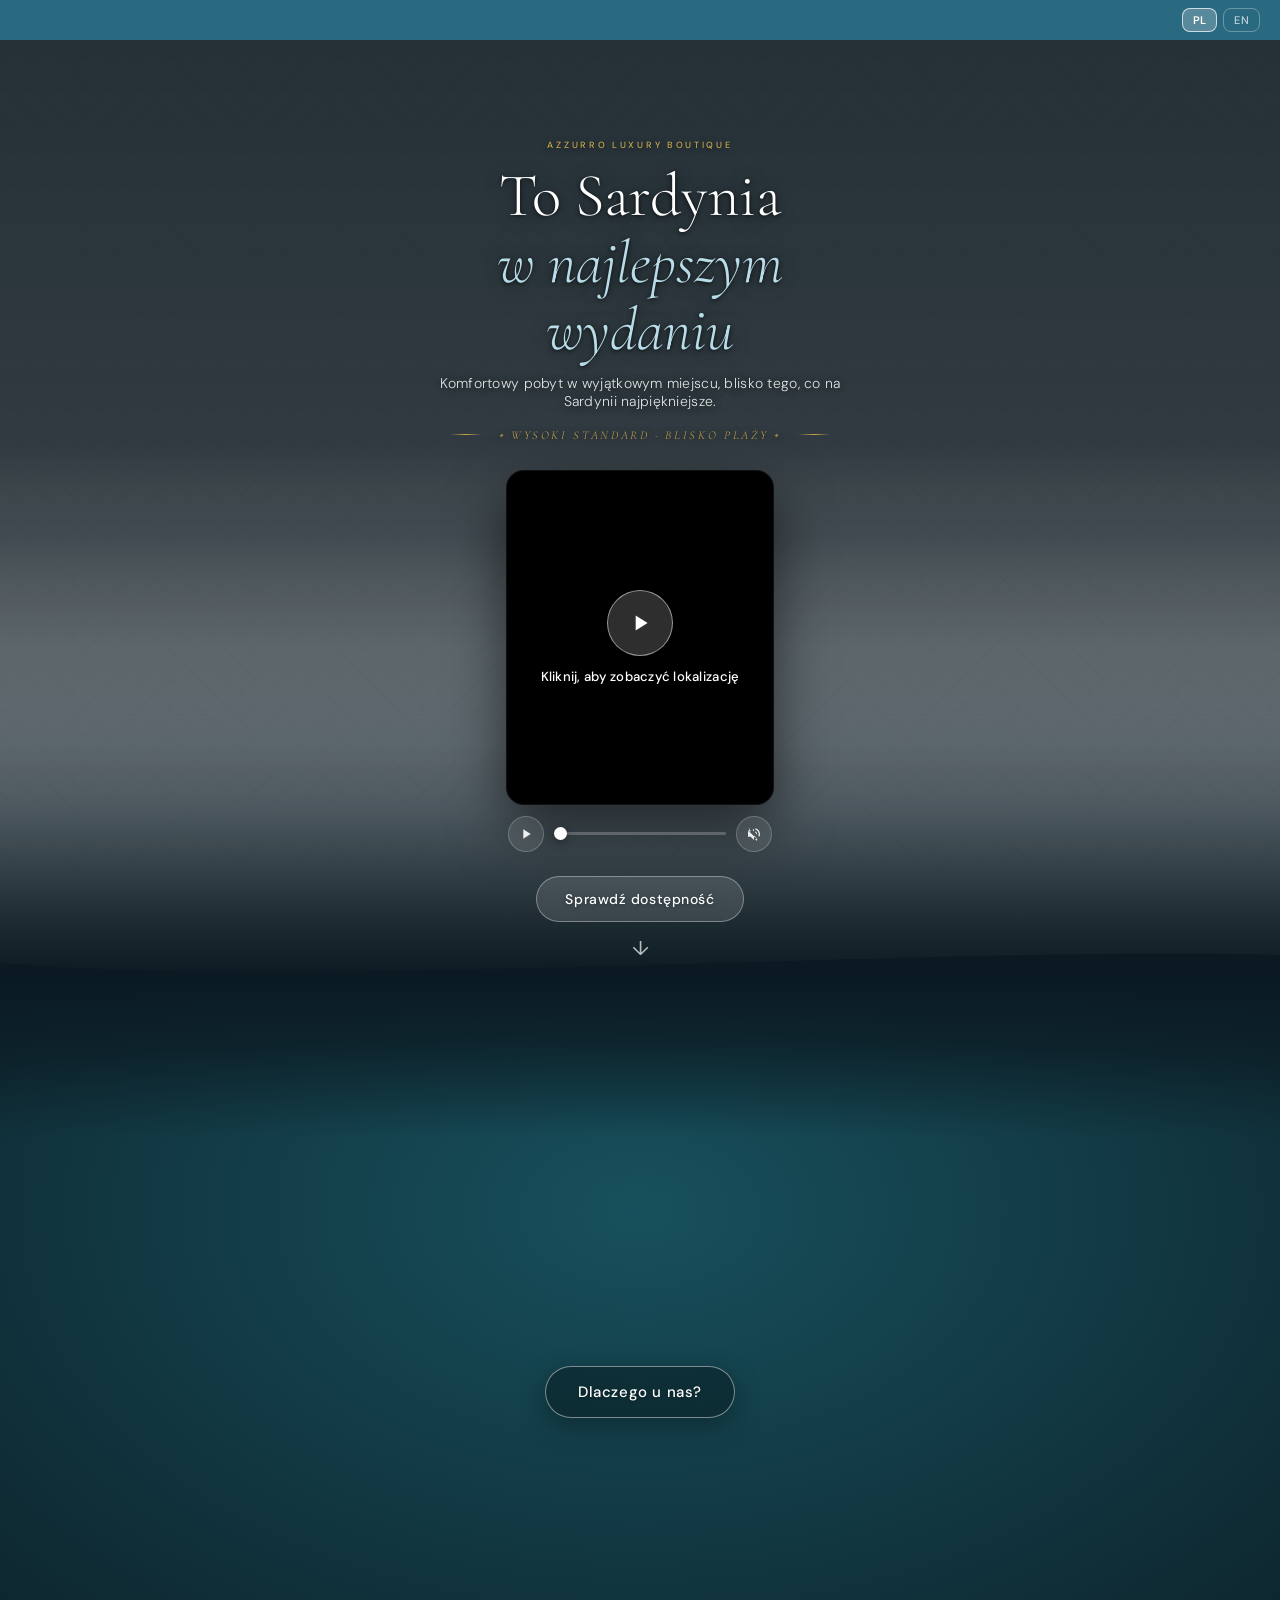
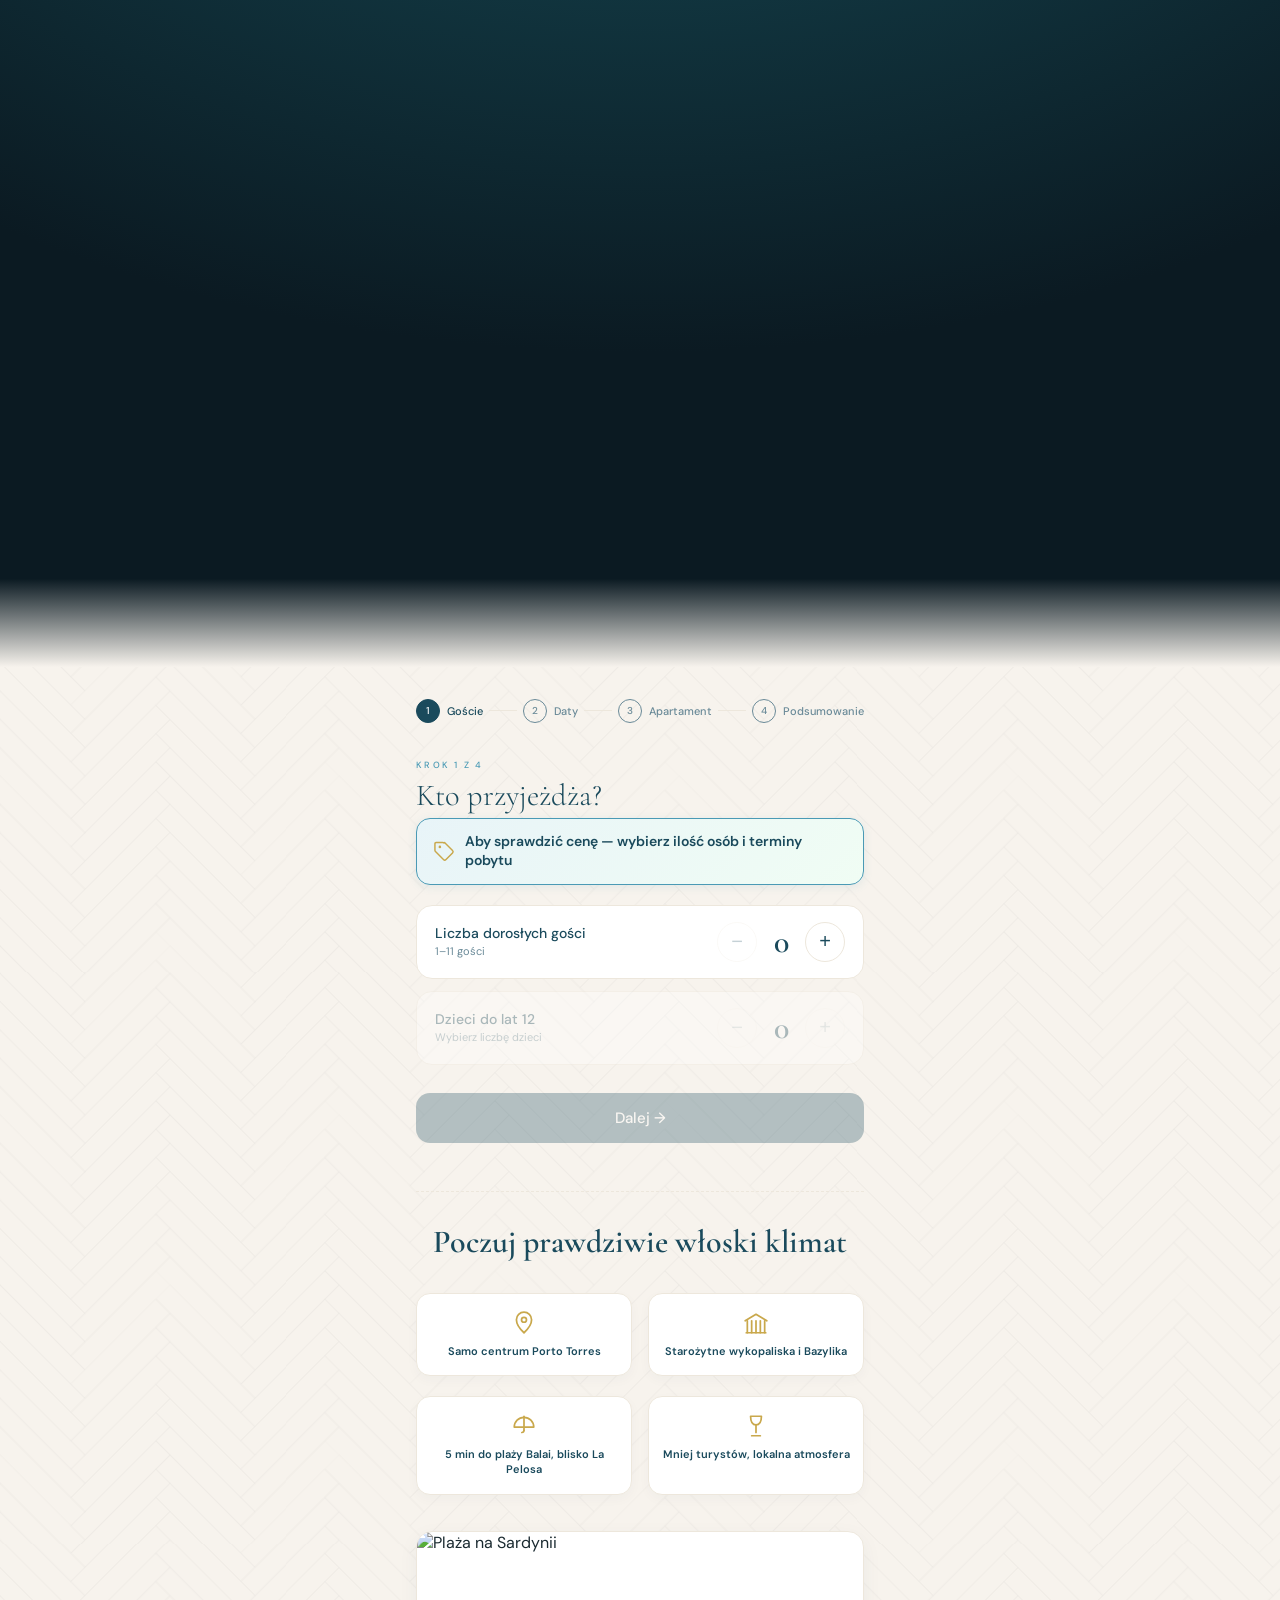
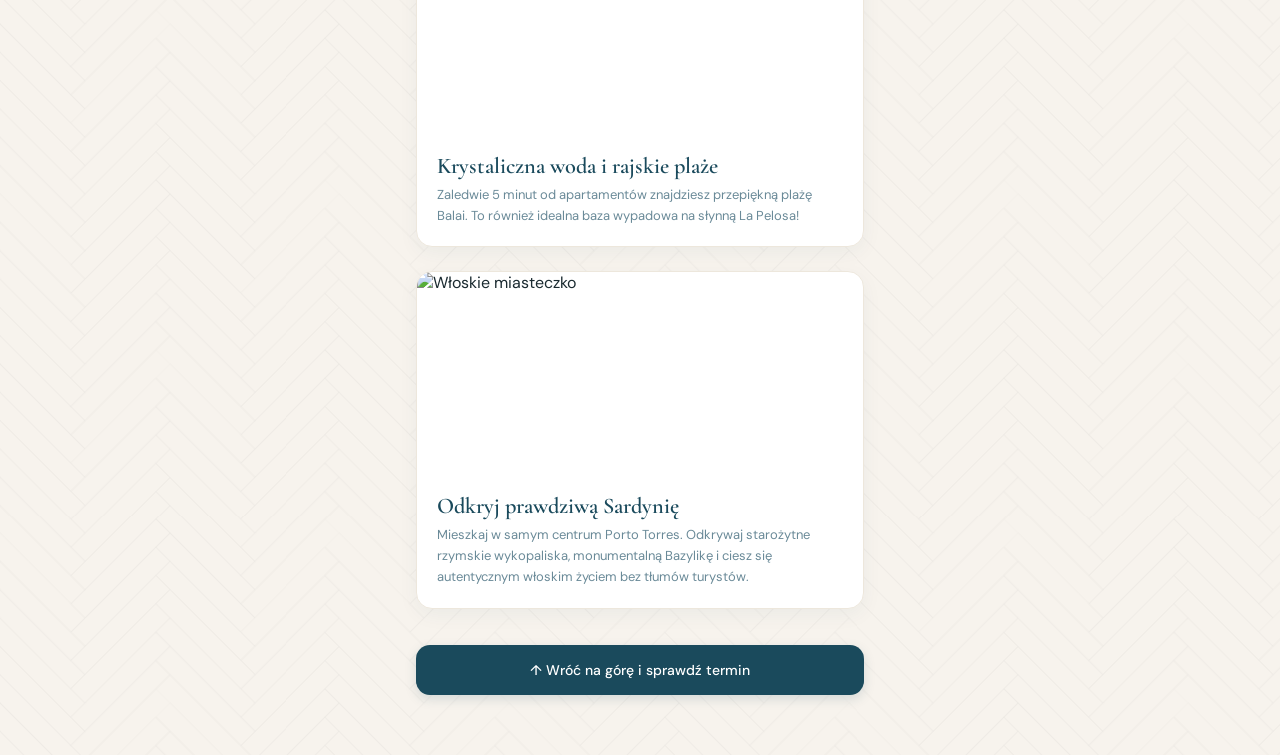
==== commit c2b09cd8: "Update index.html" ====
--- a/index.html
+++ b/index.html
@@ -25,6 +25,32 @@
         (function () {
             var vh = window.innerHeight * 0.01;
             document.documentElement.style.setProperty('--locked-vh', vh + 'px');
+        })();
+
+        /* ── Odświeżenie zaczyna od hero, nie od miejsca, w którym ktoś skończył ──
+           Przeglądarka domyślnie przywraca pozycję przewinięcia przy odświeżeniu (F5,
+           powrót do karty), więc po reloadzie użytkownik lądował w środku sekcji
+           „Dlaczego u nas?" zamiast na hero. A reload i tak resetuje lejek do kroku 1
+           (stan kroków żyje tylko w pamięci), więc przywrócona pozycja była myląca.
+
+           'manual' wyłącza to przywracanie; scrollTo(0,0) dokłada się dla przeglądarek,
+           które i tak próbują przewinąć po dołożeniu treści.
+
+           Wyjątki, celowo NIE ruszane:
+           - adres z kotwicą (#...) — ktoś wszedł z linku prosto do sekcji,
+           - powrót z bfcache (pageshow.persisted) — tak wraca ktoś, kto wyszedł na
+             WhatsAppa z kroku 4; strona nie jest wtedy wykonywana od nowa, lejek stoi
+             w miejscu i przerzucenie go na górę kosztowałoby rezerwację. */
+        (function () {
+            if ('scrollRestoration' in history) history.scrollRestoration = 'manual';
+            if (window.location.hash) return;
+
+            function naGore() { window.scrollTo(0, 0); }
+            window.addEventListener('DOMContentLoaded', naGore);
+            window.addEventListener('load', naGore);
+            window.addEventListener('pageshow', function (e) {
+                if (!e.persisted) naGore();
+            });
         })();
 
         // Blokada zoomu dwoma palcami (pinch-to-zoom) — sam meta viewport (user-scalable=no)
--- a/styles.css
+++ b/styles.css
@@ -3968,3 +3968,269 @@
                 display: none;
             }
         }
+
+
+        /* ── Mapa sekcji „Dlaczego u nas?" — dwa tryby ───────────────────────────
+           Zastępuje listę pt-hi-row i starą mapę z kroku 4. Kolory i szkło biorę
+           z .pt-has-video .pt-highlights, żeby blok siedział w tej samej rodzinie
+           co reszta ciemnej sekcji. */
+        .pt-map-block {
+            margin-top: 22px;
+        }
+
+        .pt-map-prompt {
+            font-size: 10px;
+            font-weight: 500;
+            letter-spacing: .2em;
+            text-transform: uppercase;
+            color: rgba(255, 255, 255, .6);
+            margin-bottom: 9px;
+        }
+
+        .pt-modes {
+            display: grid;
+            grid-template-columns: 1fr 1fr;
+            gap: 8px;
+            margin-bottom: 14px;
+        }
+
+        .pt-mode {
+            font-family: "DM Sans", sans-serif;
+            font-size: 12.5px;
+            font-weight: 500;
+            line-height: 1.3;
+            color: rgba(255, 255, 255, .9);
+            background: rgba(8, 24, 32, .55);
+            border: 1px solid rgba(255, 255, 255, .16);
+            border-radius: 13px;
+            backdrop-filter: blur(7px);
+            -webkit-backdrop-filter: blur(7px);
+            padding: 11px 9px;
+            min-height: 66px;
+            cursor: pointer;
+            display: flex;
+            flex-direction: column;
+            align-items: center;
+            justify-content: center;
+            gap: 6px;
+            text-align: center;
+            touch-action: manipulation;
+            transition: border-color .2s, background .2s, color .2s;
+        }
+
+        .pt-mode svg {
+            width: 17px;
+            height: 17px;
+            flex: 0 0 auto;
+        }
+
+        .pt-mode:hover {
+            border-color: rgba(201, 168, 76, .6);
+        }
+
+        .pt-mode:focus-visible {
+            outline: 2px solid #e9c887;
+            outline-offset: 2px;
+        }
+
+        .pt-mode[aria-selected="true"] {
+            background: var(--gold);
+            border-color: var(--gold);
+            color: #0b1a22;
+            font-weight: 600;
+        }
+
+        .pt-map-card {
+            background: #060f16;
+            border: 1px solid rgba(201, 168, 76, .28);
+            border-radius: 18px;
+            overflow: hidden;
+            box-shadow: 0 12px 34px rgba(0, 0, 0, .5);
+        }
+
+        .pt-map {
+            width: 100%;
+            height: auto;
+            display: block;
+        }
+
+        /* display:block wyżej ma wyższą specyficzność niż [hidden] z UA — tryb
+           nieaktywny chowamy klasą, nie atrybutem (patrz komentarz w pt-map.js). */
+        .pt-map.is-off {
+            display: none;
+        }
+
+        .pt-map-foot {
+            padding: 7px 12px 9px;
+            display: flex;
+            align-items: center;
+            justify-content: center;
+            gap: 6px;
+            border-top: 1px solid rgba(201, 168, 76, .13);
+        }
+
+        .pt-map-foot span {
+            font-size: 9px;
+            letter-spacing: .22em;
+            text-transform: uppercase;
+            color: rgba(201, 168, 76, .85);
+        }
+
+        .pt-map-foot i {
+            width: 3px;
+            height: 3px;
+            border-radius: 50%;
+            background: rgba(201, 168, 76, .55);
+        }
+
+        .pt-route {
+            fill: none;
+            stroke: var(--gold);
+            stroke-width: 1.6;
+            stroke-opacity: .3;
+            stroke-linecap: round;
+            transition: stroke-opacity .22s, stroke-width .22s;
+        }
+
+        .pt-route.on {
+            stroke-opacity: .95;
+            stroke-width: 2.6;
+        }
+
+        .pt-pin text {
+            font-family: "DM Sans", sans-serif;
+            font-size: 9.5px;
+            fill: var(--gold);
+            font-weight: 500;
+        }
+
+        .pt-dot {
+            transition: r .22s;
+        }
+
+        .pt-pin.on text {
+            fill: #fff;
+        }
+
+        .pt-pin.on .pt-dot {
+            r: 5.4;
+        }
+
+        .pt-home text {
+            fill: #fff;
+            font-weight: 600;
+            font-size: 10.5px;
+        }
+
+        @keyframes ptPulse {
+            0% { r: 6; opacity: .75; }
+            100% { r: 15; opacity: 0; }
+        }
+
+        .pt-pulse {
+            animation: ptPulse 2.6s ease-out infinite;
+        }
+
+        /* ── Lista faktów pod mapą ── */
+        .pt-facts {
+            margin-top: 14px;
+            background: rgba(8, 24, 32, .55);
+            border: 1px solid rgba(255, 255, 255, .16);
+            border-radius: 14px;
+            backdrop-filter: blur(7px);
+            -webkit-backdrop-filter: blur(7px);
+            overflow: hidden;
+        }
+
+        .pt-fact {
+            display: flex;
+            align-items: center;
+            gap: 10px;
+            width: 100%;
+            padding: 10px 13px;
+            background: none;
+            border: 0;
+            border-bottom: 1px solid rgba(255, 255, 255, .1);
+            font-family: "DM Sans", sans-serif;
+            font-size: 13.5px;
+            color: rgba(255, 255, 255, .9);
+            text-align: left;
+            touch-action: manipulation;
+            transition: background .18s;
+        }
+
+        button.pt-fact {
+            cursor: pointer;
+        }
+
+        .pt-fact:last-child {
+            border-bottom: 0;
+        }
+
+        button.pt-fact:hover,
+        button.pt-fact:focus-visible {
+            background: rgba(255, 255, 255, .07);
+            outline: none;
+        }
+
+        button.pt-fact:focus-visible {
+            box-shadow: inset 2px 0 0 #e9c887;
+        }
+
+        .pt-fact svg {
+            width: 15px;
+            height: 15px;
+            flex: 0 0 auto;
+            color: var(--gold);
+            opacity: .85;
+        }
+
+        .pt-fact-name {
+            flex: 1 1 auto;
+            min-width: 0;
+        }
+
+        .pt-fact-val {
+            flex: 0 0 auto;
+            font-weight: 600;
+            color: #e9c887;
+            font-variant-numeric: tabular-nums;
+            white-space: nowrap;
+        }
+
+        /* Czasy oszacowane, nie zmierzone — kropkowane podkreślenie plus znacznik. */
+        .pt-fact[data-check="1"] .pt-fact-val {
+            border-bottom: 1px dotted rgba(233, 200, 135, .55);
+        }
+
+        .pt-fact[data-check="1"] .pt-fact-val::after {
+            content: "⟡";
+            font-size: 9px;
+            margin-left: 4px;
+            vertical-align: super;
+            color: var(--gold);
+        }
+
+        .pt-legend {
+            font-size: 11px;
+            color: rgba(255, 255, 255, .6);
+            margin: 9px 2px 0;
+        }
+
+        .pt-legend b {
+            color: #e9c887;
+            font-weight: 500;
+        }
+
+        @media (max-width: 400px) {
+            .pt-modes {
+                grid-template-columns: 1fr;
+            }
+
+            .pt-mode {
+                min-height: 0;
+                flex-direction: row;
+                gap: 9px;
+                text-align: left;
+            }
+        }
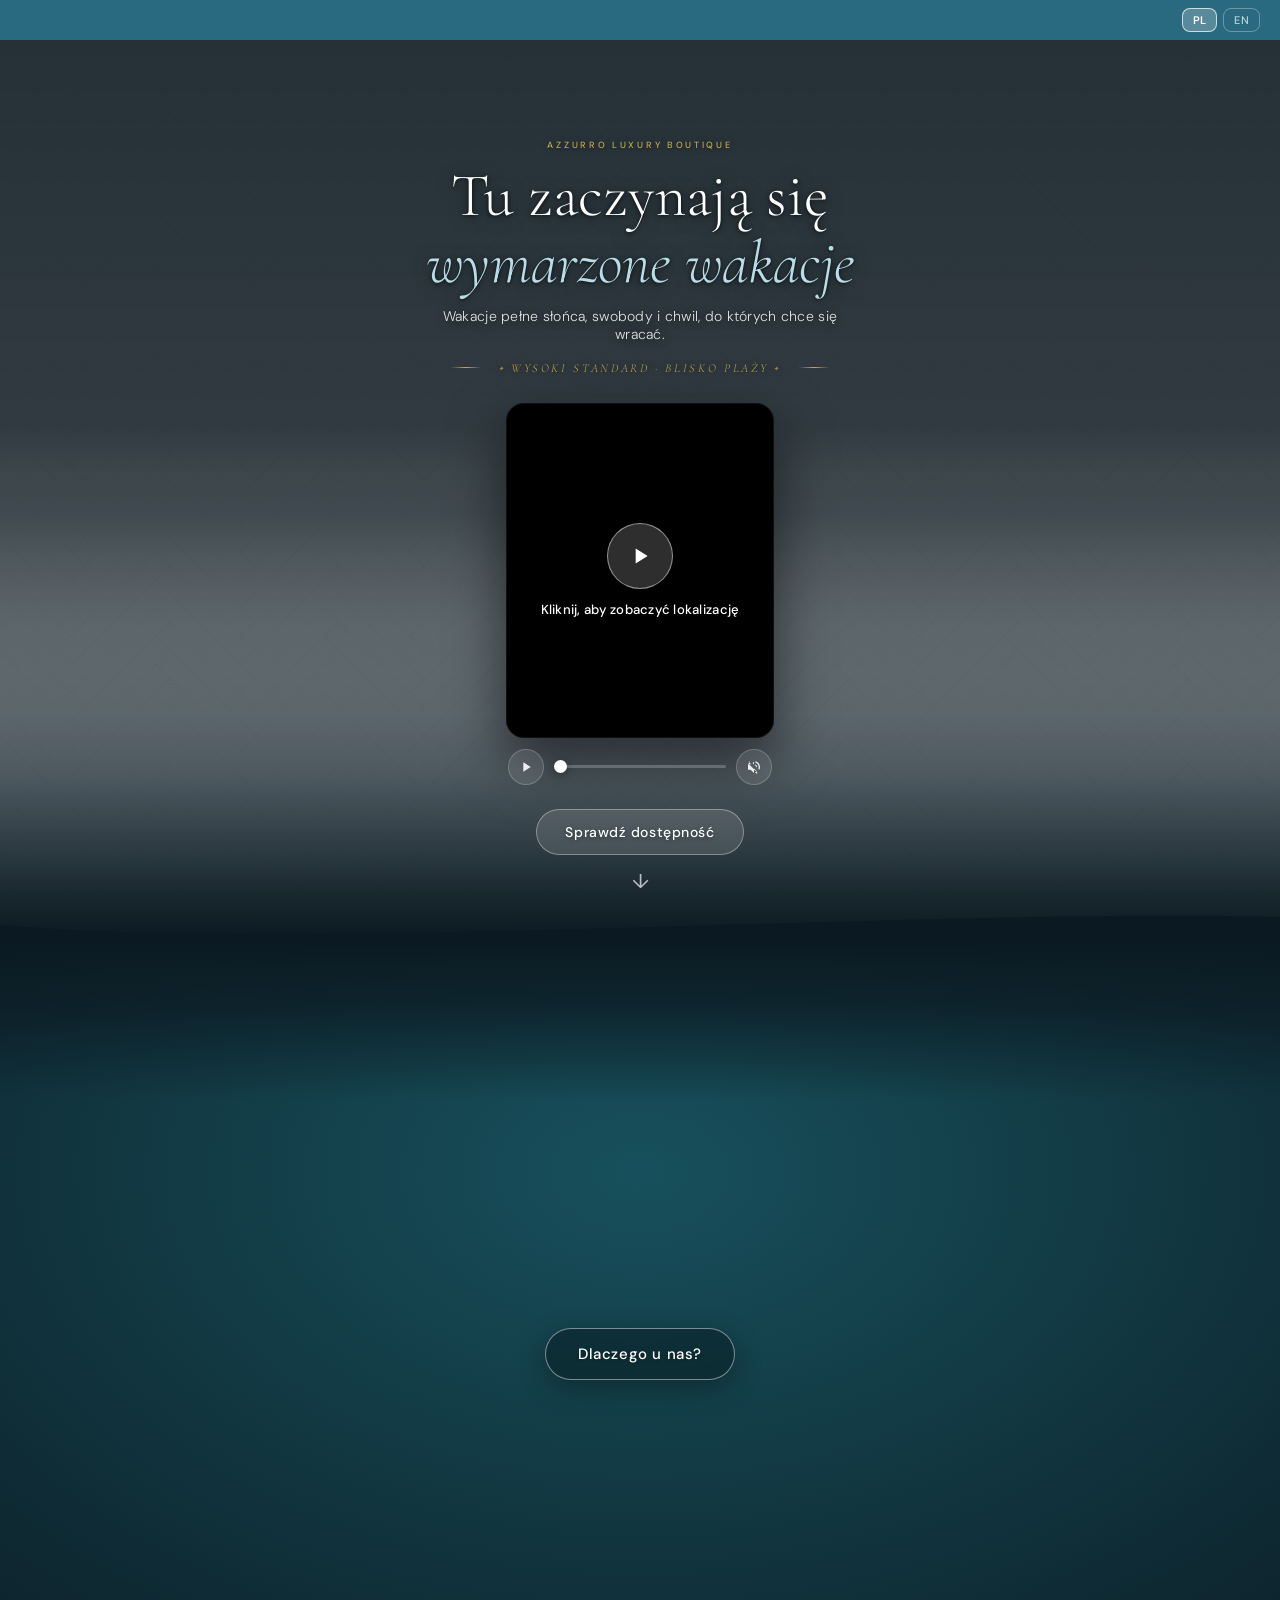
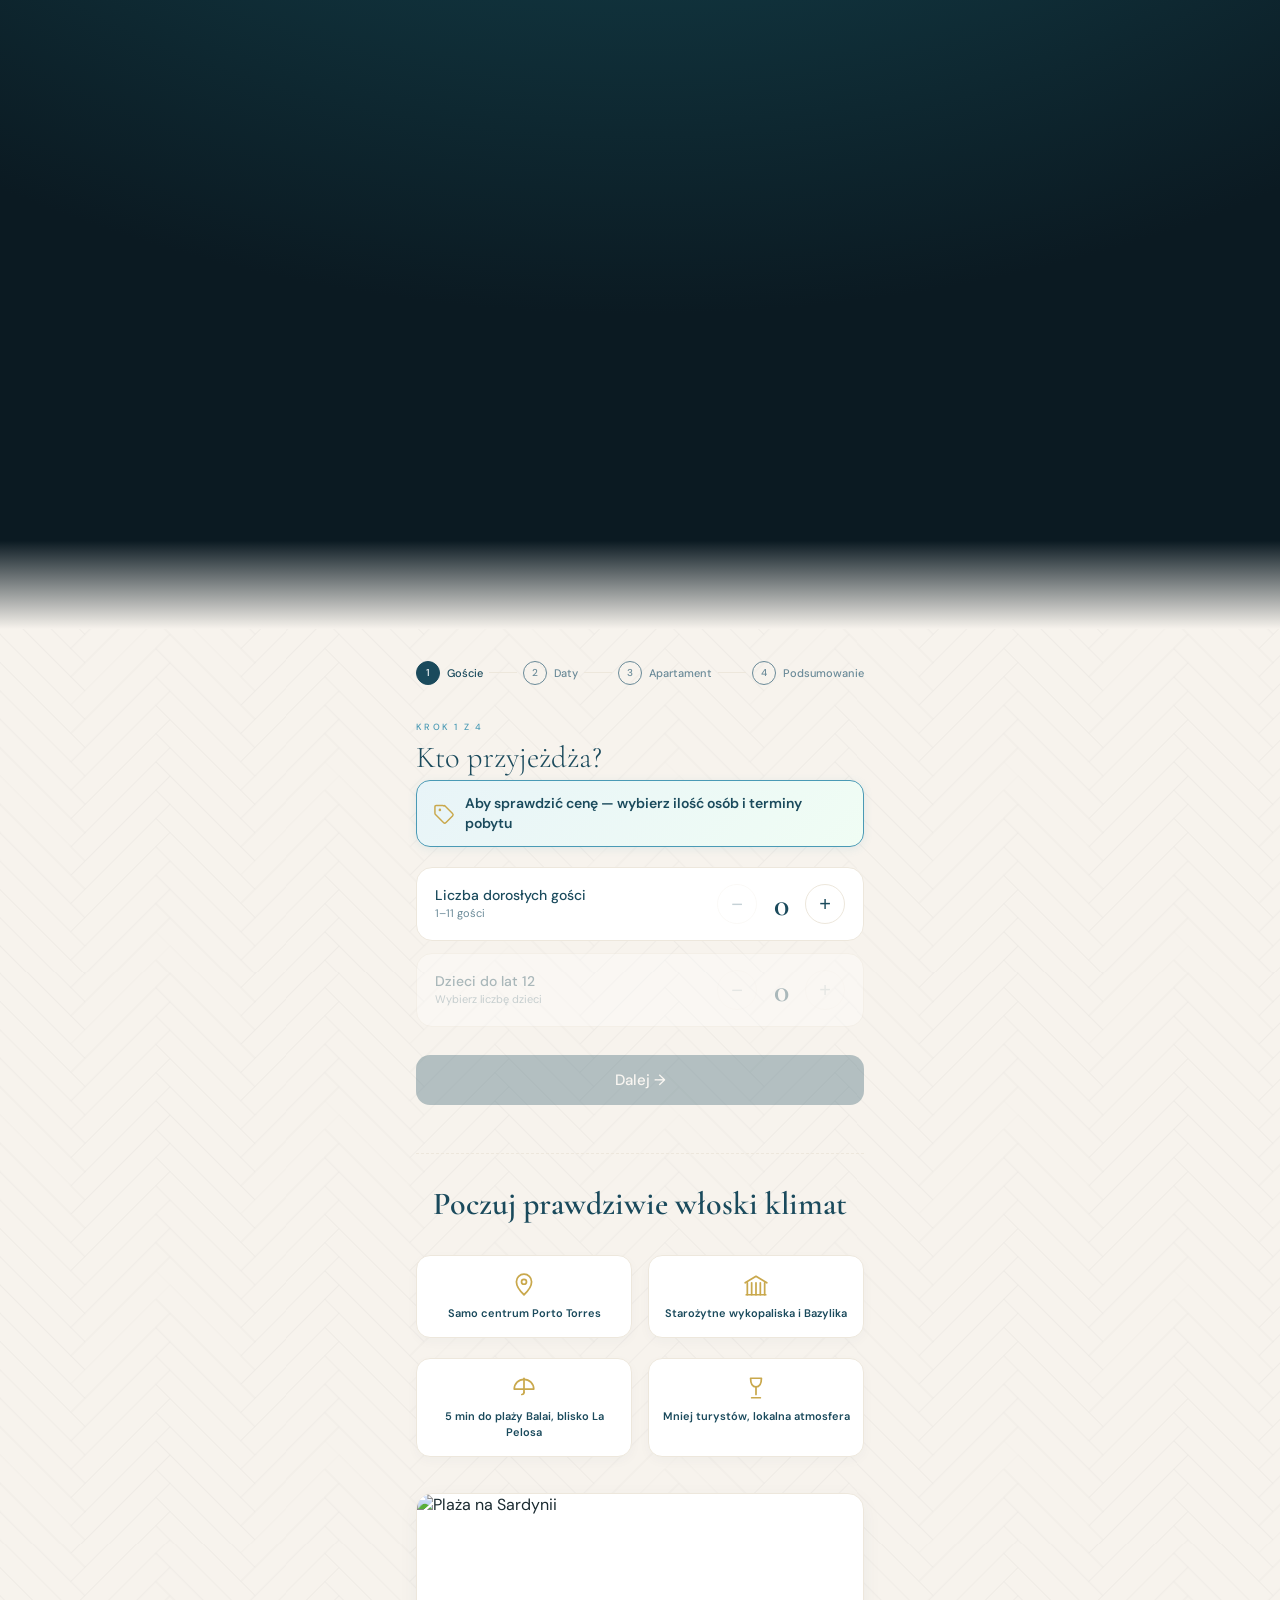
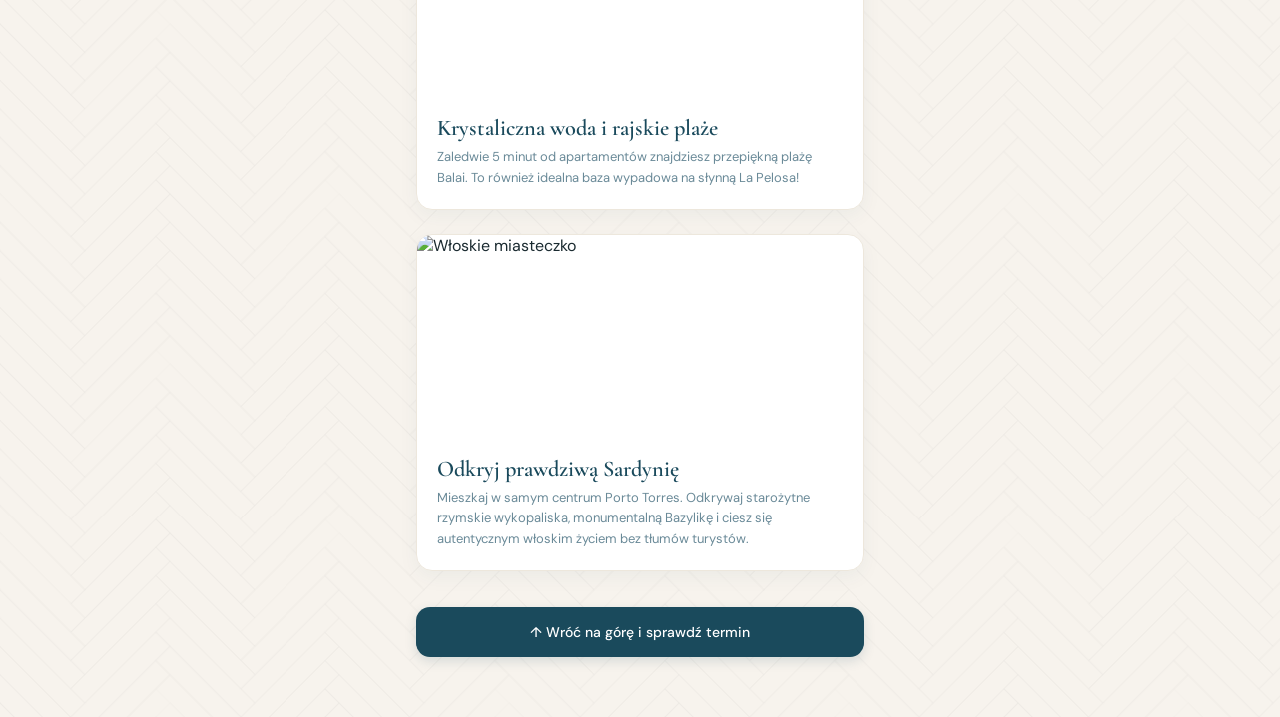
==== commit b228c8ec: "Update index.html" ====
--- a/index.html
+++ b/index.html
@@ -104,11 +104,11 @@
                 },
                 B: {
                     pl: {
-                        h1: 'Tu zaczynają się<br><em>prawdziwe wakacje</em>',
+                        h1: 'Tu zaczynają się<br><em>wymarzone wakacje</em>',
                         tagline: 'Wakacje pełne słońca, swobody i chwil, do których chce się wracać.'
                     },
                     en: {
-                        h1: 'This is where<br><em>the real holiday starts</em>',
+                        h1: 'This is where<br><em>your dream holiday starts</em>',
                         tagline: 'A holiday full of sun, freedom and moments you will want to come back to.'
                     }
                 }
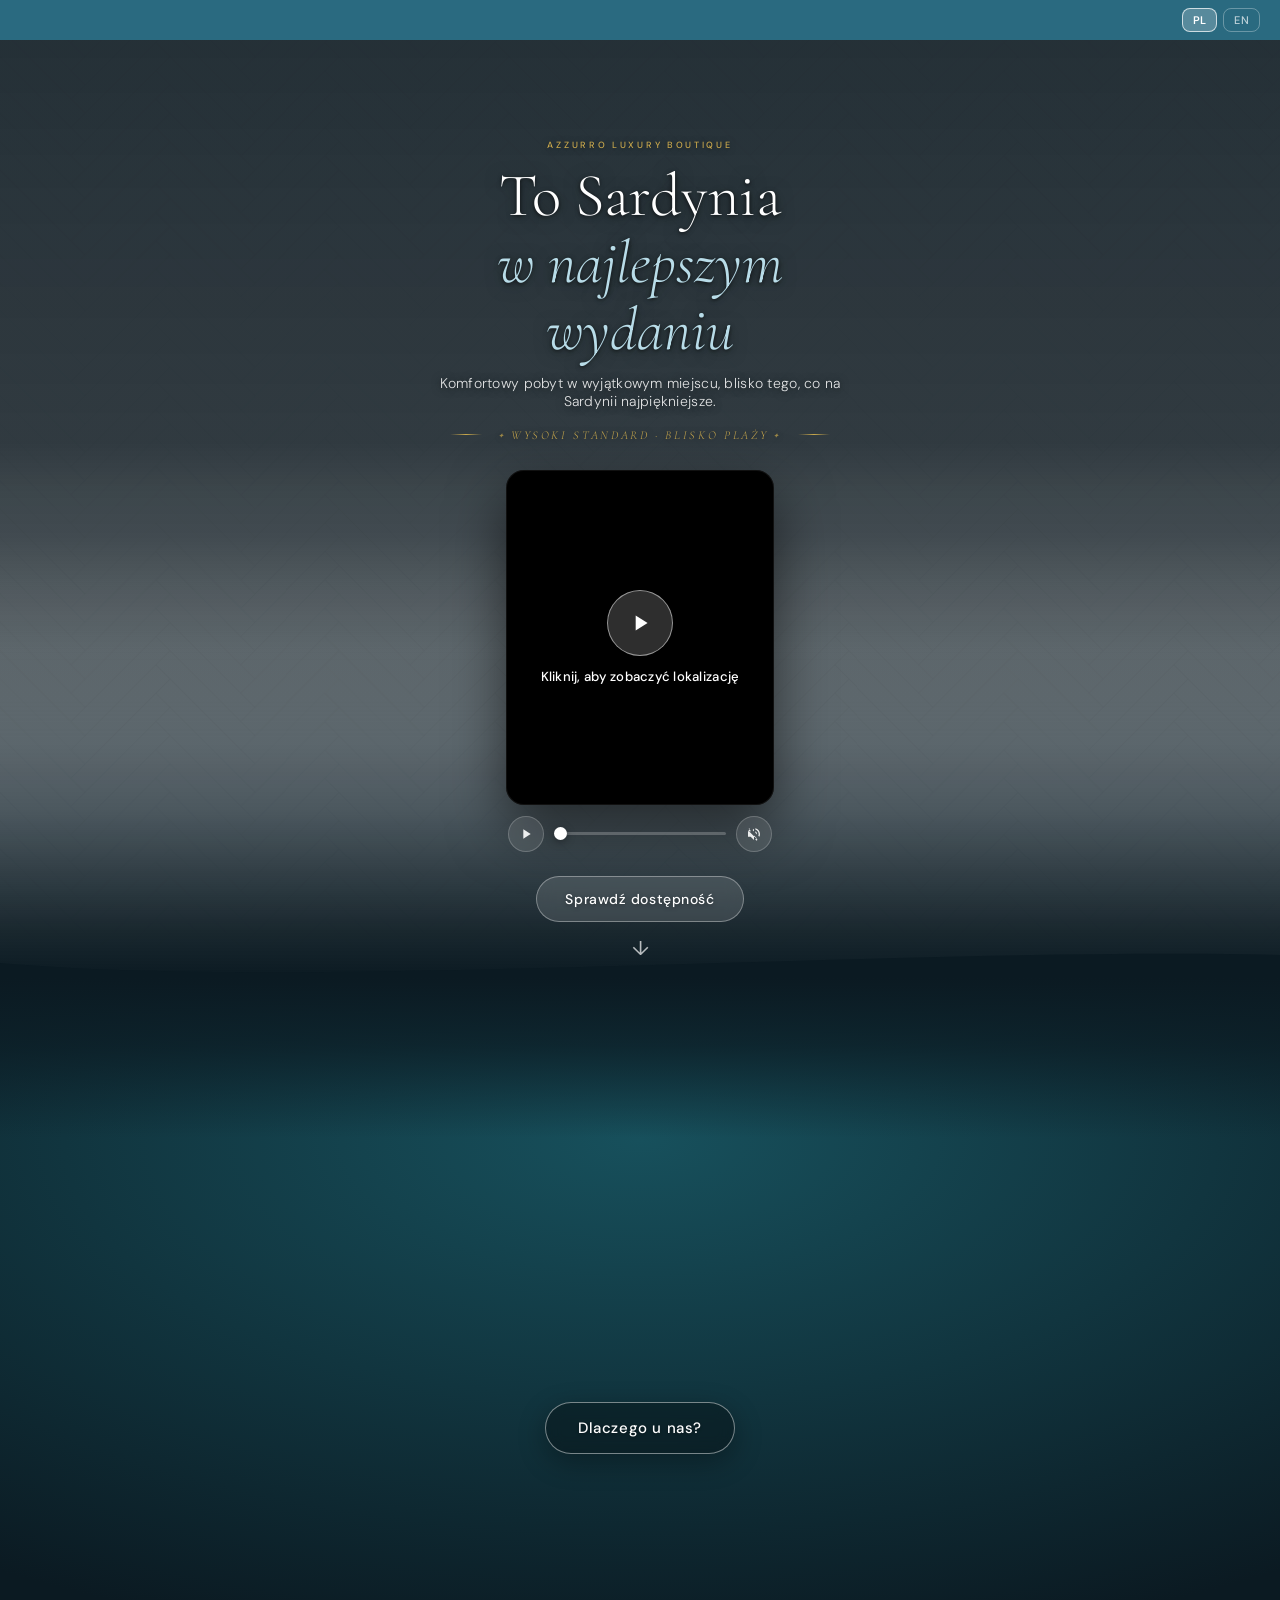
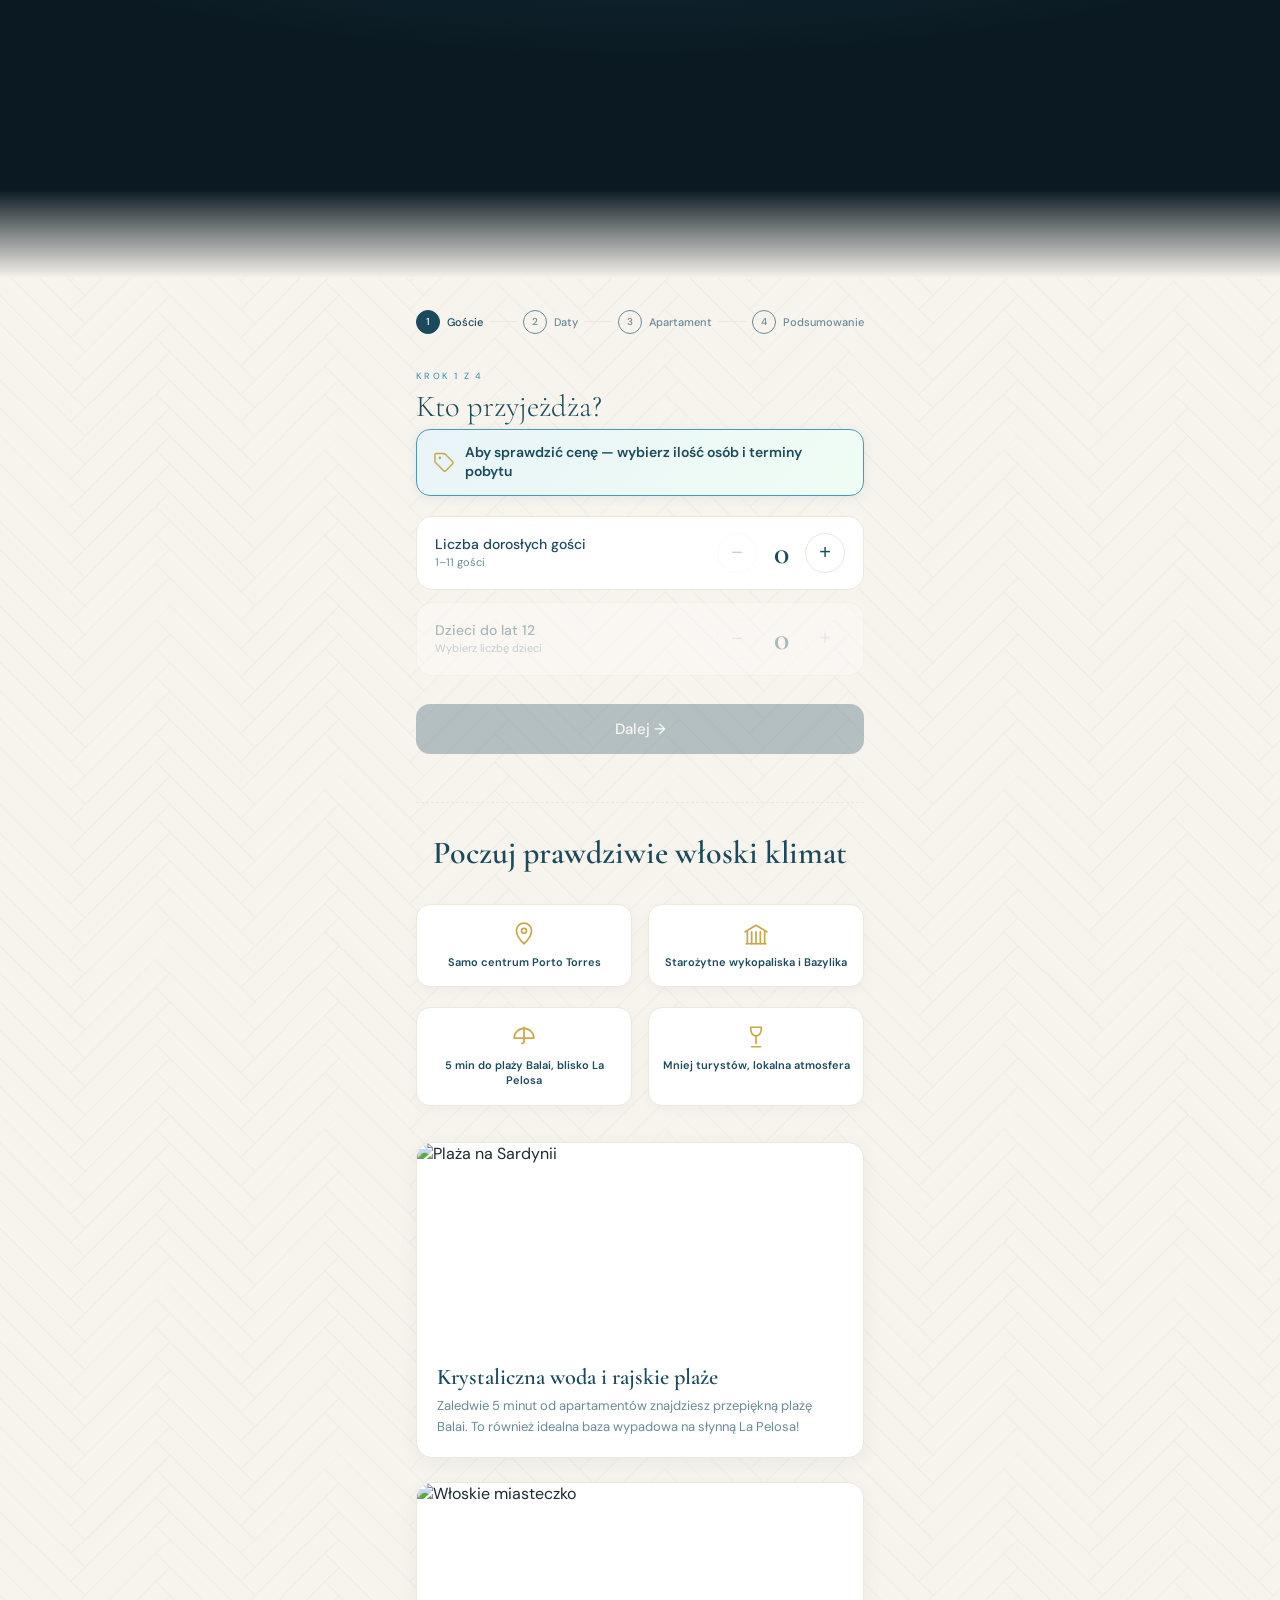
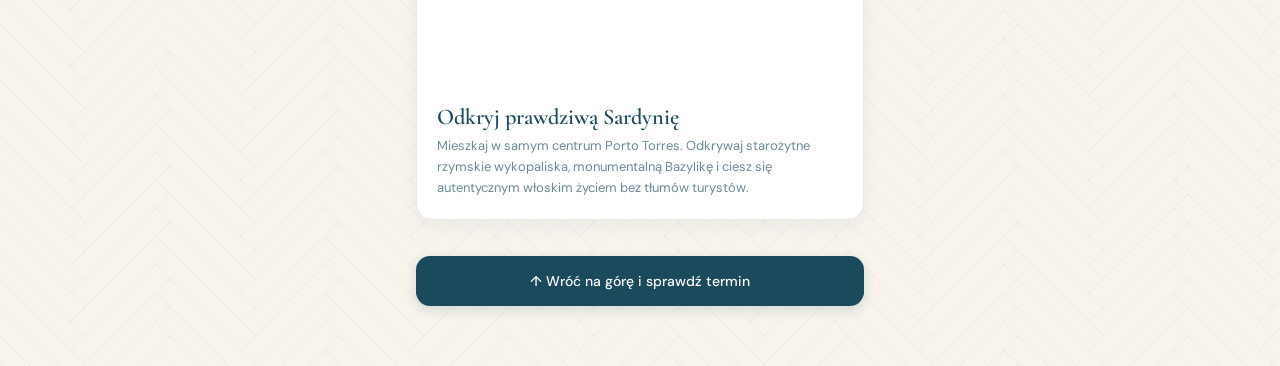
==== commit f8cc2313: "Update index.html" ====
--- a/index.html
+++ b/index.html
@@ -347,12 +347,16 @@
                                 <path class="pt-route" data-k="gro" d="M94,92 Q50,112 16,145"/>
                                 <path class="pt-route" data-k="olb" d="M94,92 Q200,126 298,95"/>
                                 <path class="pt-route" data-k="sme" d="M94,92 Q190,42 278,57"/>
+                                <path class="pt-route" data-k="mad" d="M94,92 Q175,14 259,30"/>
                             </g>
                             <g class="pt-pin" data-k="pel"><circle class="pt-dot" cx="67" cy="48" r="3.6" fill="#c9a84c"/><text x="76" y="44" id="t-ptm-pel">La Pelosa</text></g>
                             <g class="pt-pin" data-k="aho"><circle class="pt-dot" cx="48" cy="132" r="3.6" fill="#c9a84c"/><text x="56" y="130" id="t-ptm-aho">Lotnisko Alghero</text></g>
                             <g class="pt-pin" data-k="gro"><circle class="pt-dot" cx="13" cy="147" r="3.6" fill="#c9a84c"/><text x="8" y="162" id="t-ptm-gro">Grota Neptuna</text></g>
                             <g class="pt-pin" data-k="alg"><circle class="pt-dot" cx="26" cy="172" r="3.6" fill="#c9a84c"/><text x="34" y="180" id="t-ptm-alg">Alghero</text></g>
                             <g class="pt-pin" data-k="cas"><circle class="pt-dot" cx="150" cy="74" r="3.6" fill="#c9a84c"/><text x="157" y="68" id="t-ptm-cas">Castelsardo</text></g>
+                            <path d="M252,24 L262,21 L271,26 L266,34 L255,33 Z" fill="url(#ptLand1)"
+                                stroke="rgba(201,168,76,.3)" stroke-width="1"/>
+                            <g class="pt-pin" data-k="mad"><circle class="pt-dot" cx="262" cy="29" r="3.6" fill="#c9a84c"/><text x="271" y="26" id="t-ptm-mad">La Maddalena</text></g>
                             <g class="pt-pin" data-k="sme"><circle class="pt-dot" cx="280" cy="56" r="3.6" fill="#c9a84c"/><text x="274" y="46" text-anchor="end" id="t-ptm-sme">Costa Smeralda</text></g>
                             <g class="pt-pin" data-k="olb"><circle class="pt-dot" cx="300" cy="95" r="3.6" fill="#c9a84c"/><text x="293" y="108" text-anchor="end" id="t-ptm-olb">Lotnisko Olbia</text></g>
                             <g class="pt-pin pt-home">
--- a/styles.css
+++ b/styles.css
@@ -3741,7 +3741,11 @@
             display: none;
             position: absolute;
             left: 50%;
-            top: calc(var(--locked-vh, 1vh) * 46);
+            /* 50% sekcji, a nie 46% wysokości okna: przed odsłonięciem sekcja jest
+               przycięta dokładnie do jednego ekranu (reguła niżej), więc środek sekcji
+               i środek ekranu to teraz to samo miejsce. Wcześniej sekcja bywała
+               1,6 ekranu wysoka i przycisk siedział na 29% jej wysokości. */
+            top: 50%;
             transform: translate(-50%, -50%);
             z-index: 3;
             border: 0;
@@ -4234,3 +4238,43 @@
                 text-align: left;
             }
         }
+
+
+        /* ── Sekcja z wideo przed odsłonięciem: dokładnie jeden ekran ────────────
+           Treść chowamy przez opacity (żeby dało się ją wprowadzić kaskadą), a nie
+           display:none — więc niewidoczny tekst NADAL zajmował wysokość i sekcja
+           rosła do ~1,6 ekranu. Efekt: trzeba było przewijać przez pustą przestrzeń
+           z samym wideo, żeby dojść do końca sekcji.
+
+           Przycinamy ją więc do wysokości okna, dopóki nie zostanie odsłonięta.
+           Po kliknięciu limit znika i sekcja rośnie do swojej naturalnej wysokości,
+           bo treść musi się zmieścić. min-height zostaje na stałe, żeby wideo
+           wypełniało ekran także wtedy, gdy treść byłaby krótka. */
+        /* Dwie deklaracje pod rząd to celowa progresywna poprawka, nie pomyłka:
+           --locked-vh pochodzi z window.innerHeight, a to na iOS 26 liczy TAKŻE pas
+           zasłonięty przez unoszący się pasek Safari. Sekcja wychodziła więc o te
+           ~10% za wysoka i trzeba było doscrollować, mimo że „mieściła się w 100%".
+
+           Jednostka svh jest zdefiniowana jako widok przy ROZWINIĘTYM interfejsie
+           przeglądarki, czyli dokładnie ten bezpieczny obszar. min() bierze
+           mniejszą z dwóch wartości: na desktopie obie są równe (dlatego laptop
+           zostaje bez zmian), a na telefonie wygrywa svh.
+
+           Starsze przeglądarki bez svh odrzucą drugą deklarację jako niepoprawną
+           i zostaną przy pierwszej — dlatego pierwsza MUSI tu zostać. */
+        .pt-has-video {
+            min-height: calc(var(--locked-vh, 1vh) * 100);
+            min-height: min(100svh, calc(var(--locked-vh, 1vh) * 100));
+        }
+
+        .pt-has-video.pt-armed:not(.pt-revealed) {
+            max-height: calc(var(--locked-vh, 1vh) * 100);
+            max-height: min(100svh, calc(var(--locked-vh, 1vh) * 100));
+            overflow: hidden;
+        }
+
+        /* 150px zapasu pod dolne rozmycie ma sens dopiero przy widocznej treści —
+           w stanie przyciętym tylko dokładałoby wysokości do obcięcia. */
+        .pt-has-video.pt-armed:not(.pt-revealed) .pt-inner {
+            padding-bottom: 0;
+        }
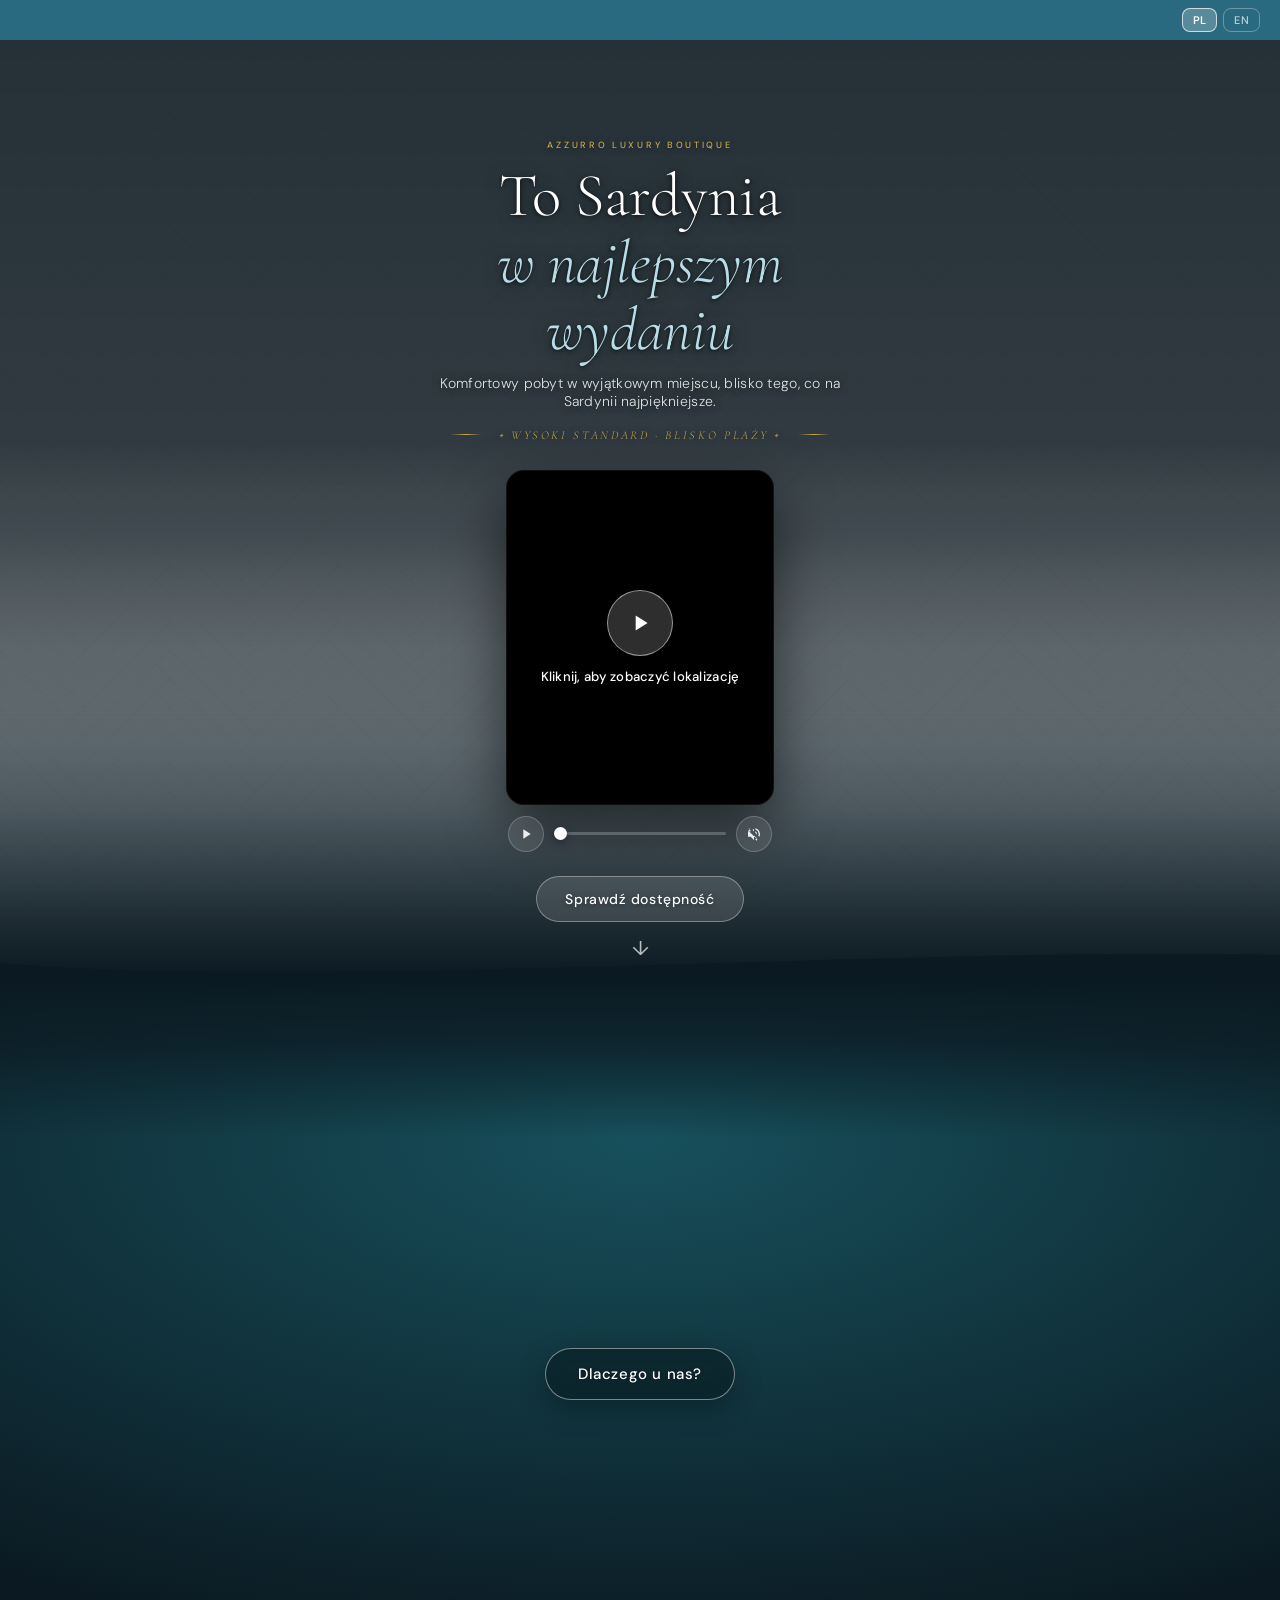
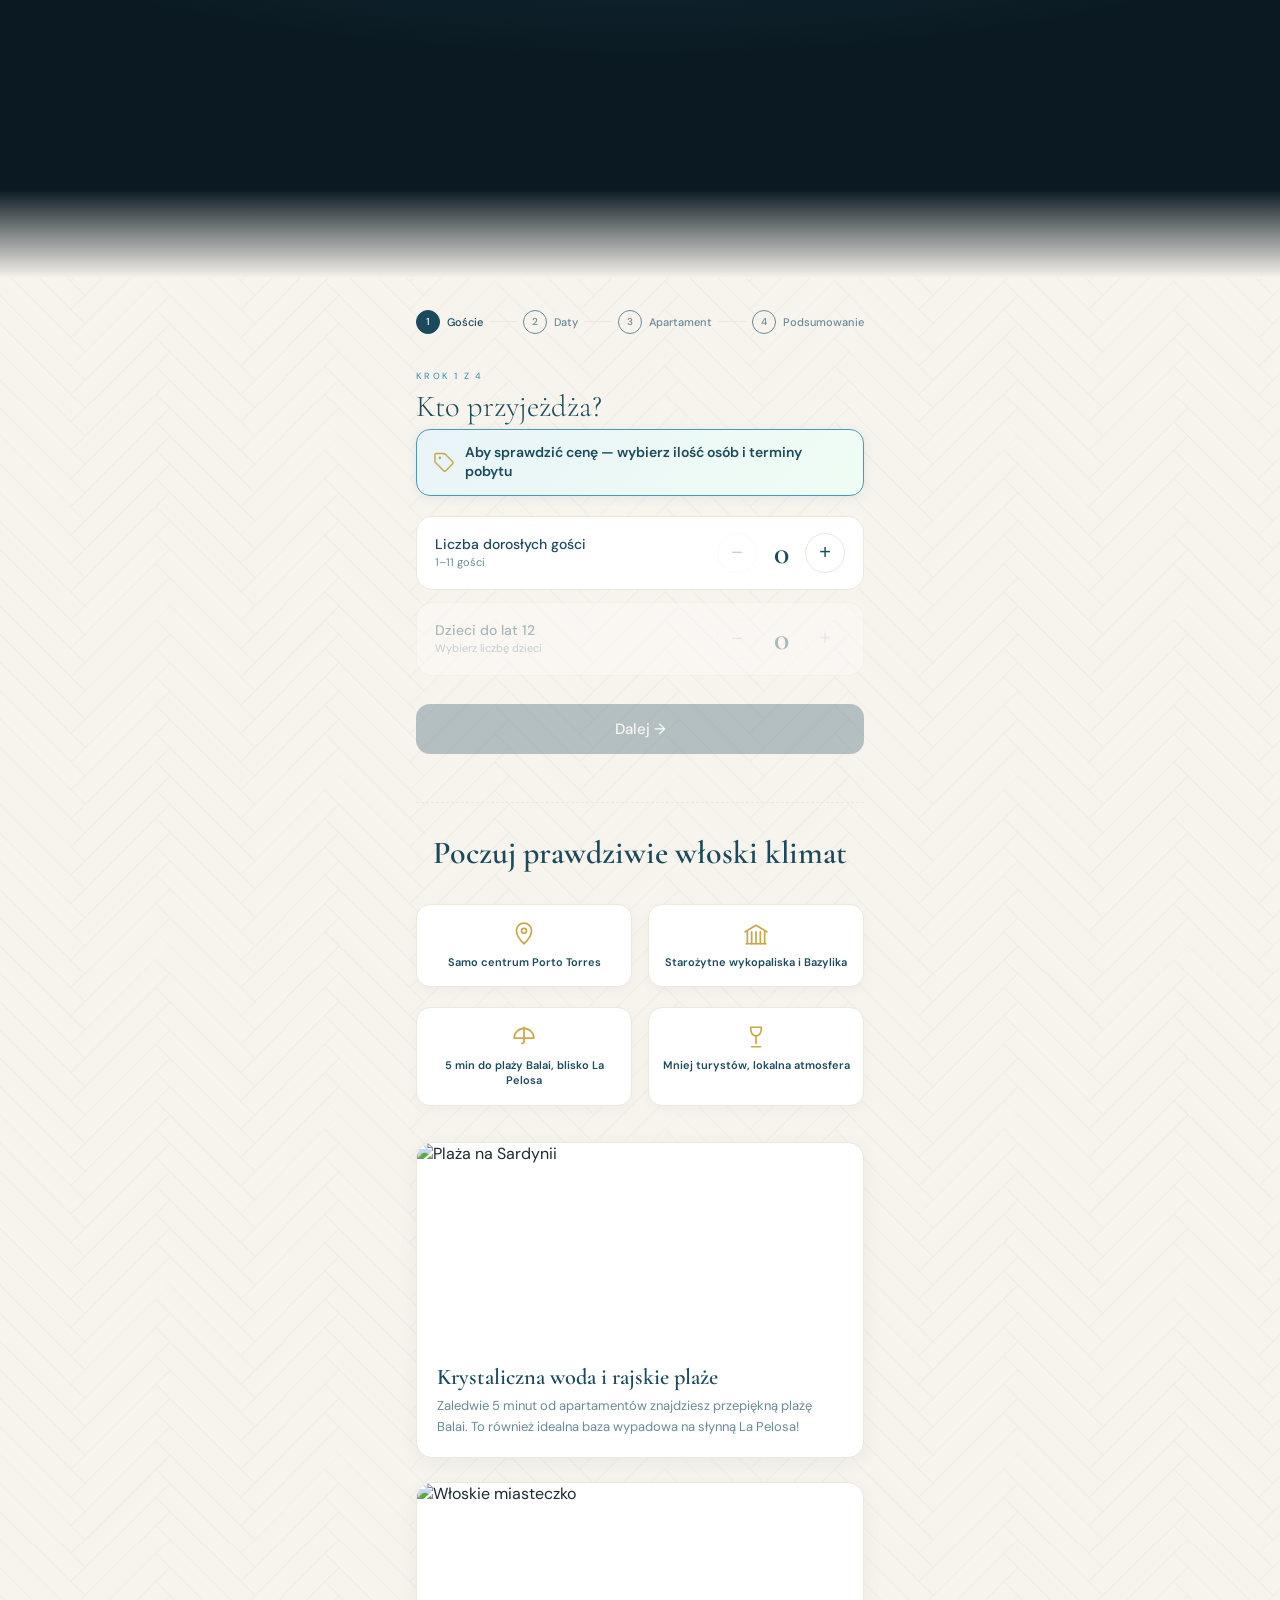
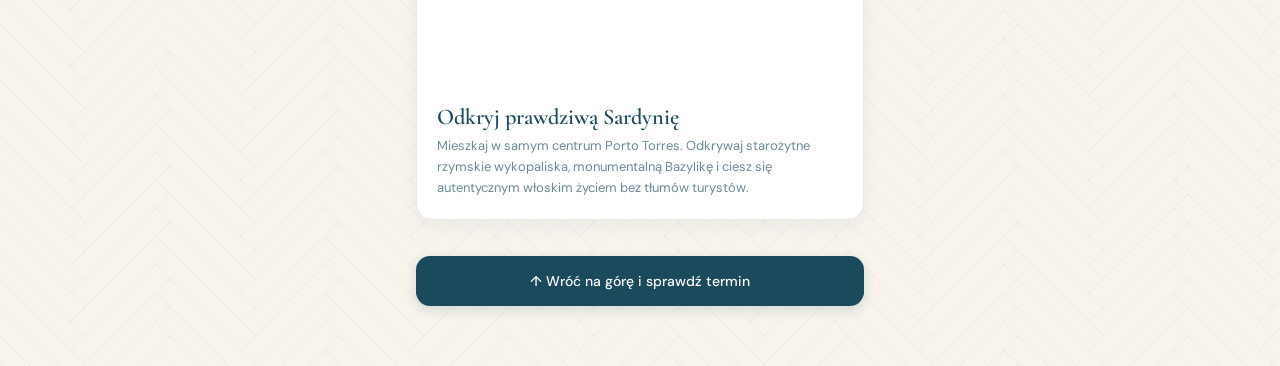
==== commit 4f0ef9cc: "Update index.html" ====
--- a/index.html
+++ b/index.html
@@ -45,7 +45,21 @@
             if ('scrollRestoration' in history) history.scrollRestoration = 'manual';
             if (window.location.hash) return;
 
-            function naGore() { window.scrollTo(0, 0); }
+            /* Kluczowy warunek: przewijamy na górę TYLKO dopóki użytkownik niczego nie
+               dotknął. Zdarzenie 'load' czeka na wszystkie zasoby — w tym iframe'y
+               Vimeo w hero i w sekcji z wideo — więc potrafi odpalić kilka sekund po
+               starcie, gdy ktoś jest już w kalendarzu. Bez tej blokady wyrzucało go
+               wtedy z powrotem na górę strony. */
+            var przewijanieAnulowane = false;
+            function anuluj() { przewijanieAnulowane = true; }
+            ['pointerdown', 'touchstart', 'keydown', 'wheel'].forEach(function (ev) {
+                window.addEventListener(ev, anuluj, { once: true, passive: true });
+            });
+
+            function naGore() {
+                if (przewijanieAnulowane) return;
+                window.scrollTo(0, 0);
+            }
             window.addEventListener('DOMContentLoaded', naGore);
             window.addEventListener('load', naGore);
             window.addEventListener('pageshow', function (e) {
@@ -747,65 +761,82 @@
                 <div class="reviews-track-wrap" id="reviews-wrap">
                     <div class="reviews-track" id="reviews-track">
 
+                        <!-- Opinia 1 — prawdziwa treść z profilu Google.
+                             Podpis celowo neutralny: imion i dat autorów nie mamy,
+                             a wymyślone byłyby fałszywą atrybucją pod prawdziwą opinią.
+                             Po uzupełnieniu wystarczy podmienić .review-name i .review-date. -->
                         <div class="review-card">
                             <div class="review-header">
-                                <div class="review-avatar" style="background:linear-gradient(135deg,#1a4a5c,#4a9ab5);">M</div>
+                                <div class="review-avatar" style="background:linear-gradient(135deg,#1a4a5c,#4a9ab5);">R</div>
                                 <div class="review-meta">
-                                    <div class="review-name">Małgorzata W.</div>
-                                    <div class="review-date">kwiecień 2025</div>
+                                    <div class="review-name">Rafał Idęć</div>
+                                    <div class="review-date">lipiec 2026</div>
                                 </div>
                                 <svg class="review-google-logo" width="20" height="20" viewBox="0 0 24 24" xmlns="http://www.w3.org/2000/svg"><path d="M22.56 12.25c0-.78-.07-1.53-.2-2.25H12v4.26h5.92c-.26 1.37-1.04 2.53-2.21 3.31v2.77h3.57c2.08-1.92 3.28-4.74 3.28-8.09z" fill="#4285F4"/><path d="M12 23c2.97 0 5.46-.98 7.28-2.66l-3.57-2.77c-.98.66-2.23 1.06-3.71 1.06-2.86 0-5.29-1.93-6.16-4.53H2.18v2.84C3.99 20.53 7.7 23 12 23z" fill="#34A853"/><path d="M5.84 14.09c-.22-.66-.35-1.36-.35-2.09s.13-1.43.35-2.09V7.07H2.18C1.43 8.55 1 10.22 1 12s.43 3.45 1.18 4.93l3.66-2.84z" fill="#FBBC05"/><path d="M12 5.38c1.62 0 3.06.56 4.21 1.64l3.15-3.15C17.45 2.09 14.97 1 12 1 7.7 1 3.99 3.47 2.18 7.07l3.66 2.84c.87-2.6 3.3-4.53 6.16-4.53z" fill="#EA4335"/></svg>
                             </div>
                             <div class="review-stars">
                                 <span class="review-star">★</span><span class="review-star">★</span><span class="review-star">★</span><span class="review-star">★</span><span class="review-star">★</span>
                             </div>
-                            <div class="review-text">Przepiękne, luksusowe apartamenty w samym centrum Porto Torres. Plaża w 5 minut pieszo, parking bezpłatny, a właściciele niezwykle pomocni. Wrócimy na pewno! Polecamy z całego serca.</div>
-                        </div>
-
+                            <div class="review-text">Serdecznie polecam każdemu Apartament Azzurro Luxury Boutique, czyściutko, bardzo ładnie urządzony, obok Super Pizza, restauracje, Lidl, i co najważniejsze, bliziutko morze 😁 Super lokalizacja z pięknymi widokami. Jak dla mnie 11/10 😁</div>
+                        </div>
+
+                        <!-- Opinia 2 — prawdziwa treść z profilu Google.
+                             Autor i data odczytane z wizytówki Google.
+                             Data wyliczona z etykiety względnej („2 miesiące temu") — do sprawdzenia,
+                             jeśli zależy Ci na dokładnym miesiącu. -->
                         <div class="review-card">
                             <div class="review-header">
-                                <div class="review-avatar" style="background:linear-gradient(135deg,#c9a84c,#e8c97a);">T</div>
+                                <div class="review-avatar" style="background:linear-gradient(135deg,#c9a84c,#e8c97a);">S</div>
                                 <div class="review-meta">
-                                    <div class="review-name">Tomasz i Kasia R.</div>
-                                    <div class="review-date">sierpień 2024</div>
+                                    <div class="review-name">Sofiia Bondar</div>
+                                    <div class="review-date">czerwiec 2026</div>
                                 </div>
                                 <svg class="review-google-logo" width="20" height="20" viewBox="0 0 24 24" xmlns="http://www.w3.org/2000/svg"><path d="M22.56 12.25c0-.78-.07-1.53-.2-2.25H12v4.26h5.92c-.26 1.37-1.04 2.53-2.21 3.31v2.77h3.57c2.08-1.92 3.28-4.74 3.28-8.09z" fill="#4285F4"/><path d="M12 23c2.97 0 5.46-.98 7.28-2.66l-3.57-2.77c-.98.66-2.23 1.06-3.71 1.06-2.86 0-5.29-1.93-6.16-4.53H2.18v2.84C3.99 20.53 7.7 23 12 23z" fill="#34A853"/><path d="M5.84 14.09c-.22-.66-.35-1.36-.35-2.09s.13-1.43.35-2.09V7.07H2.18C1.43 8.55 1 10.22 1 12s.43 3.45 1.18 4.93l3.66-2.84z" fill="#FBBC05"/><path d="M12 5.38c1.62 0 3.06.56 4.21 1.64l3.15-3.15C17.45 2.09 14.97 1 12 1 7.7 1 3.99 3.47 2.18 7.07l3.66 2.84c.87-2.6 3.3-4.53 6.16-4.53z" fill="#EA4335"/></svg>
                             </div>
                             <div class="review-stars">
                                 <span class="review-star">★</span><span class="review-star">★</span><span class="review-star">★</span><span class="review-star">★</span><span class="review-star">★</span>
                             </div>
-                            <div class="review-text">Idealne miejsce na rodzinne wakacje. Apartament super czysty, w pełni wyposażona kuchnia, taras z widokiem. Sardynia z Porto Torres to strzał w dziesiątkę — La Pelosa zrobiła na nas piorunujące wrażenie!</div>
-                        </div>
-
+                            <div class="review-text">Byłam przez cały tydzień i bardzo mi się spodobało! Lokalizacja super 🔥 Od lotniska 30 minut samochodem, do plaży kilka minut na piechotę. Bary i restauracje pod ręką, bo wszystko w centrum. Remont jest świeży jak na zdjęciach, było czyściutko. Także dobry kontakt z właścicielami, więc polecam 😍👍</div>
+                        </div>
+
+                        <!-- Opinia 3 — prawdziwa treść z profilu Google.
+                             Autor i data odczytane z wizytówki Google.
+                             Data wyliczona z etykiety względnej („2 miesiące temu") — do sprawdzenia,
+                             jeśli zależy Ci na dokładnym miesiącu. -->
                         <div class="review-card">
                             <div class="review-header">
-                                <div class="review-avatar" style="background:linear-gradient(135deg,#2e7d32,#56ab2f);">A</div>
+                                <div class="review-avatar" style="background:linear-gradient(135deg,#2e7d32,#56ab2f);">N</div>
                                 <div class="review-meta">
-                                    <div class="review-name">Anna S.</div>
-                                    <div class="review-date">lipiec 2024</div>
+                                    <div class="review-name">Natalia Trocka</div>
+                                    <div class="review-date">czerwiec 2026</div>
                                 </div>
                                 <svg class="review-google-logo" width="20" height="20" viewBox="0 0 24 24" xmlns="http://www.w3.org/2000/svg"><path d="M22.56 12.25c0-.78-.07-1.53-.2-2.25H12v4.26h5.92c-.26 1.37-1.04 2.53-2.21 3.31v2.77h3.57c2.08-1.92 3.28-4.74 3.28-8.09z" fill="#4285F4"/><path d="M12 23c2.97 0 5.46-.98 7.28-2.66l-3.57-2.77c-.98.66-2.23 1.06-3.71 1.06-2.86 0-5.29-1.93-6.16-4.53H2.18v2.84C3.99 20.53 7.7 23 12 23z" fill="#34A853"/><path d="M5.84 14.09c-.22-.66-.35-1.36-.35-2.09s.13-1.43.35-2.09V7.07H2.18C1.43 8.55 1 10.22 1 12s.43 3.45 1.18 4.93l3.66-2.84z" fill="#FBBC05"/><path d="M12 5.38c1.62 0 3.06.56 4.21 1.64l3.15-3.15C17.45 2.09 14.97 1 12 1 7.7 1 3.99 3.47 2.18 7.07l3.66 2.84c.87-2.6 3.3-4.53 6.16-4.53z" fill="#EA4335"/></svg>
                             </div>
                             <div class="review-stars">
                                 <span class="review-star">★</span><span class="review-star">★</span><span class="review-star">★</span><span class="review-star">★</span><span class="review-star">★</span>
                             </div>
-                            <div class="review-text">Naprawdę luksusowe wnętrze w zaskakująco dobrej cenie. Wysoki standard wykończenia, pościel hotelowej jakości, szybkie Wi-Fi. Kontakt z gospodarzem bezproblemowy przez WhatsApp — dostaliśmy odpowiedź w 5 minut!</div>
-                        </div>
-
+                            <div class="review-text">Super apartament! Świetna lokalizacja, blisko restauracje i bary. Tętni życie nocne, ale i dla dzieci plac zabaw niedaleko. Spacerkiem do sklepów i pięknej plaży obok. Właścicielka pomocna, kontaktowa i szybko odpowiada na pytania. Krajobraz wokół niesamowity, idealne miejsce na krótszy i dłuższy urlop. Standard apartamentów na wysokim poziomie, znacząco odbiega na plus od typowo włoskich PRL-owskich miejsc. Polecamy!</div>
+                        </div>
+
+                        <!-- Opinia 4 — prawdziwa treść z profilu Google.
+                             Autor i data odczytane z wizytówki Google.
+                             Data wyliczona z etykiety względnej („2 miesiące temu") — do sprawdzenia,
+                             jeśli zależy Ci na dokładnym miesiącu. -->
                         <div class="review-card">
                             <div class="review-header">
-                                <div class="review-avatar" style="background:linear-gradient(135deg,#6a1b9a,#ab47bc);">P</div>
+                                <div class="review-avatar" style="background:linear-gradient(135deg,#7b5ea7,#a88ccc);"><svg viewBox="0 0 24 24" width="20" height="20" fill="none" stroke="currentColor" stroke-width="1.7" stroke-linecap="round" stroke-linejoin="round" aria-hidden="true"><path d="M20 21v-2a4 4 0 0 0-4-4H8a4 4 0 0 0-4 4v2"/><circle cx="12" cy="7" r="4"/></svg></div>
                                 <div class="review-meta">
-                                    <div class="review-name">Piotr &amp; Monika</div>
-                                    <div class="review-date">czerwiec 2024</div>
+                                    <div class="review-name">Opinia z Google</div>
+                                    <div class="review-date">zweryfikowany gość</div>
                                 </div>
                                 <svg class="review-google-logo" width="20" height="20" viewBox="0 0 24 24" xmlns="http://www.w3.org/2000/svg"><path d="M22.56 12.25c0-.78-.07-1.53-.2-2.25H12v4.26h5.92c-.26 1.37-1.04 2.53-2.21 3.31v2.77h3.57c2.08-1.92 3.28-4.74 3.28-8.09z" fill="#4285F4"/><path d="M12 23c2.97 0 5.46-.98 7.28-2.66l-3.57-2.77c-.98.66-2.23 1.06-3.71 1.06-2.86 0-5.29-1.93-6.16-4.53H2.18v2.84C3.99 20.53 7.7 23 12 23z" fill="#34A853"/><path d="M5.84 14.09c-.22-.66-.35-1.36-.35-2.09s.13-1.43.35-2.09V7.07H2.18C1.43 8.55 1 10.22 1 12s.43 3.45 1.18 4.93l3.66-2.84z" fill="#FBBC05"/><path d="M12 5.38c1.62 0 3.06.56 4.21 1.64l3.15-3.15C17.45 2.09 14.97 1 12 1 7.7 1 3.99 3.47 2.18 7.07l3.66 2.84c.87-2.6 3.3-4.53 6.16-4.53z" fill="#EA4335"/></svg>
                             </div>
                             <div class="review-stars">
                                 <span class="review-star">★</span><span class="review-star">★</span><span class="review-star">★</span><span class="review-star">★</span><span class="review-star">★</span>
                             </div>
-                            <div class="review-text">Porto Torres zaskoczyło nas pozytywnie — brak turystycznego zgiełku, autentyczna Sardynia. Apartament na Via Petronia to idealna baza. Parking pod domem, bezpłatny, co w centrum Włoch jest rzadkością. Szczerze polecamy!</div>
-                        </div>
+                            <div class="review-text">Polecam! Wszystko super :) Apartamenty w wysokim standardzie, bardzo dobry kontakt z właścicielem. Lokalizacja jak najbardziej na plus.</div>
+                        </div>
+
 
                     </div>
                 </div>
--- a/styles.css
+++ b/styles.css
@@ -2255,7 +2255,7 @@
         .apt-gallery {
             position: relative;
             overflow: hidden;
-            background: #1a2a30;
+            background: #fff;
             width: 100%;
             aspect-ratio: 4/5
         }
@@ -2282,17 +2282,19 @@
         .apt-gallery-slide img {
             width: 100%;
             height: 100%;
-            object-fit: cover;
-            object-position: center top;
+            /* contain, nie cover: zdjęcia nie mają jednej proporcji (część 1080×1350,
+               część 1086×1448), więc cover przycinał te drugie ZAWSZE — także na
+               desktopie, niezależnie od wysokości kontenera. Tło galerii jest białe
+               jak karta, więc margines przy niepasującej proporcji jest niewidoczny. */
+            object-fit: contain;
+            object-position: center;
             display: block;
             transition: opacity .3s
         }
 
-        @media(min-width:500px) {
-            .apt-gallery {
-                background: #e8f0f4
-            }
-        }
+        /* Tło galerii zostaje białe także na szerokich ekranach: przy dopasowaniu
+           bez przycinania zdjęcia 3:4 mają wąski margines po bokach, a błękitne tło
+           rysowałoby go jako widoczne pasy. Na białym zlewa się z kartą. */
 
         .apt-gallery-slide img[data-src] {
             opacity: 0
@@ -2387,6 +2389,17 @@
         }
 
         /* ── lightbox ── */
+        /* Lightbox był ukrywany WYŁĄCZNIE przez opacity: 0 — zostawał przy tym
+           display: flex i visibility: visible, czyli cały czas istniał jako malowana
+           warstwa 92% czerni rozciągnięta na pełny ekran (position: fixed, inset: 0).
+
+           Safari na iOS potrafi taką warstwę skomponować w złej kolejności i namalować
+           ją POD treścią zamiast jej nie malować wcale. Efekt: białe karty zostają
+           widoczne, ale wszystko dookoła nich robi się czarne zamiast beżowe — dokładnie
+           to było widać na telefonie, podczas gdy na desktopie renderowało się poprawnie.
+
+           visibility: hidden zdejmuje warstwę z malowania. Przejście z opóźnieniem 0.25s
+           odkłada ukrycie do końca zanikania, więc animacja zamykania zostaje płynna. */
         .lightbox {
             position: fixed;
             inset: 0;
@@ -2396,12 +2409,15 @@
             align-items: center;
             justify-content: center;
             opacity: 0;
-            transition: opacity .25s;
+            visibility: hidden;
+            transition: opacity .25s, visibility 0s linear .25s;
             pointer-events: none
         }
 
         .lightbox.open {
             opacity: 1;
+            visibility: visible;
+            transition: opacity .25s, visibility 0s;
             pointer-events: all
         }
 
@@ -3633,13 +3649,25 @@
             top: 50%;
             left: 50%;
             transform: translate(-50%, -50%);
-            height: 100%;
-            width: auto;
-            aspect-ratio: 9 / 16;
-            min-width: 100%;
             border: 0;
             opacity: 0;
             transition: opacity 1.2s ease;
+
+            /* Materiał jest pionowy 9:16 (240×426). Wcześniej było tu
+               height:100% + width:auto + aspect-ratio + min-width:100% — i min-width
+               wygrywało z szerokością wyliczoną z proporcji, więc ramka przyjmowała
+               kształt sekcji (402×700 zamiast 394×700). Odtwarzacz Vimeo dokładał
+               wtedy czarne pasy i wideo nie dochodziło do krawędzi.
+
+               Teraz liczymy pokrycie wprost: szerokość to większa z dwóch wartości —
+               pełna szerokość sekcji albo tyle, ile potrzeba, by przy proporcji 9:16
+               zakryć jej wysokość. Drugi wymiar dolicza aspect-ratio, a nadmiar
+               przycina .pt-video-layer (overflow: hidden). Działa i dla ekranu
+               telefonu, i dla szerokiego desktopu, i dla sekcji rozwiniętej po
+               kliknięciu — wysokość podaje --pt-sec-h, ustawiane w pt-video.js. */
+            width: max(100%, calc(var(--pt-sec-h, 100%) * 9 / 16));
+            height: auto;
+            aspect-ratio: 9 / 16;
         }
 
         .pt-playing .pt-video-frame {
@@ -3741,11 +3769,12 @@
             display: none;
             position: absolute;
             left: 50%;
-            /* 50% sekcji, a nie 46% wysokości okna: przed odsłonięciem sekcja jest
-               przycięta dokładnie do jednego ekranu (reguła niżej), więc środek sekcji
-               i środek ekranu to teraz to samo miejsce. Wcześniej sekcja bywała
-               1,6 ekranu wysoka i przycisk siedział na 29% jej wysokości. */
-            top: 50%;
+            /* Odniesienie do sekcji, a nie do wysokości okna: przed odsłonięciem sekcja
+               jest przycięta dokładnie do jednego ekranu, więc jej środek i środek
+               ekranu to to samo miejsce. Wcześniej sekcja bywała 1,6 ekranu wysoka
+               i przycisk siedział na 29% jej wysokości.
+               44%, nie 50% — optycznie środek wypada nieco powyżej geometrycznego. */
+            top: 44%;
             transform: translate(-50%, -50%);
             z-index: 3;
             border: 0;
@@ -4278,3 +4307,271 @@
         .pt-has-video.pt-armed:not(.pt-revealed) .pt-inner {
             padding-bottom: 0;
         }
+
+
+        /* ── Kalendarz mieści się na ekranie telefonu ────────────────────────────
+           Dwa miesiące po ~283px, nagłówek na trzy linie i legenda dawały 744px
+           przy oknie 700 — trzeba było przewijać, żeby w ogóle zobaczyć siatkę dat.
+
+           Komórki dnia zostają przy 44px: to minimalny rozmiar celu dotykowego,
+           a pomyłka w kliknięciu daty kosztuje tu rezerwację. Miejsce odzyskujemy
+           więc z rzeczy zbędnych — drugiego miesiąca, którego i tak nie dało się
+           objąć wzrokiem. Strzałki ‹ › przewijają miesiące jak wcześniej,
+           a renderCal() skraca wtedy etykietę zakresu do jednego miesiąca. */
+        @media (max-width: 480px) {
+            /* Wszystko POZA komórkami dni. Dwa miesiące po 5 rzędów × 44px to samo
+               440px siatki — to jest nieruszalne (44px to minimalny cel dotykowy,
+               a pomyłka w dacie kosztuje rezerwację), więc miejsce bierzemy z ramy. */
+
+            main {
+                padding-top: 10px;
+            }
+
+            .steps {
+                margin-bottom: 10px;
+            }
+
+            /* Ciemny nagłówek karty: krótki tekst mieści się w jednej linii obok
+               nawigacji miesiącami, więc nie potrzebuje ani dużego kroju, ani
+               takich odstępów jak przy trzech linijkach. */
+            .cal-hdr {
+                padding: 8px 12px;
+                /* space-between zostawiało między tytułem a nawigacją 2px — wyglądały
+                   jak sklejone. gap wymusza odstęp niezależnie od długości tekstów. */
+                gap: 12px;
+            }
+
+            .cal-hdr-info h3 {
+                font-size: .95rem;
+            }
+
+            .cal-hdr-info p {
+                font-size: 9px;
+                margin-top: 1px;
+            }
+
+            .cal-month-title {
+                font-size: 11px;
+                padding: 6px 4px 3px;
+            }
+
+            .wday {
+                padding: 1px 0;
+                font-size: 8px;
+            }
+
+            .wdays {
+                margin-bottom: 1px;
+            }
+
+            .cal-grid {
+                padding: 4px 5px 4px;
+            }
+
+            .cal-hint {
+                padding: 6px 12px;
+                font-size: 10.5px;
+            }
+
+            .cal-legend {
+                padding: 6px 10px;
+                gap: 8px;
+            }
+        }
+
+
+        /* ── Krok 3: przycisk „Sprawdź cenę" widoczny bez przewijania ────────────
+           Galeria miała sztywne aspect-ratio 4/5 — przy szerokości karty 368px dawało
+           to 460px zdjęcia i spychało przycisk 159px pod krawędź ekranu. A to właśnie
+           ten przycisk prowadzi dalej w lejku.
+
+           Zamiast sztywnej proporcji: limit wysokości powiązany z ekranem. Na wyższym
+           telefonie zdjęcie zostaje duże, na niższym samo się przycina (slajdy i tak
+           mają object-fit: cover, więc kadr się docina, nie ściska).
+
+           Celowo czysty CSS, bez JS: ma działać tak samo w Safari, Chrome i webview
+           Facebooka, bez zależności od timerów czy zdarzeń. svh to widok przy
+           rozwiniętym pasku przeglądarki, czyli wariant bezpieczny; deklaracja z vh
+           zostaje przed nią dla starszych silników, które svh zignorują. */
+        @media (max-width: 480px) {
+            /* ── Zdjęcie w całości, bez przycinania ──
+               Zdjęcia są pionowe i NIE mają jednej proporcji: część to 4:5 (1080×1350),
+               część 3:4 (1086×1448). Przy object-fit: cover te 3:4 były przycinane
+               zawsze, niezależnie od wysokości kontenera — bo kontener miał sztywne 4/5.
+
+               contain pokazuje kadr w całości. Tło karty jest białe, więc ewentualny
+               margines przy zdjęciach 3:4 zlewa się z kartą zamiast rysować ciemne pasy.
+               Wysokość ograniczamy tak, by przycisk CTA zmieścił się na ekranie.
+               253px = zmierzony narzut (166px nad zdjęciem: pasek kroków, podtytuł
+               i odchudzony nagłówek karty; 76px pod: nazwa i wiersz przycisku)
+               plus 11px zapasu. Każde odchudzenie ramy trzeba tu przenieść —
+               inaczej odzyskane miejsce zostaje niewykorzystane. */
+            .apt-gallery {
+                max-height: max(200px, calc(100vh - 253px));
+                max-height: max(200px, calc(100svh - 253px));
+            }
+
+            /* Tytuł „Wybierz apartament" powtarza to, co pasek kroków już pokazuje
+               („3 Apartament" podświetlone) — a zabierał 40px potrzebnych zdjęciu. */
+            #t-s3title {
+                display: none;
+            }
+
+            /* Nagłówek karty: nazwa, pięć plakietek w dwóch rzędach i wyróżnienie
+               zajmowały 110px. Zmniejszamy, nie usuwamy — to treść sprzedażowa. */
+            .aopt-header {
+                padding: 8px 12px 7px;
+                gap: 7px;
+            }
+
+            .aopt-chip {
+                font-size: 9px;
+                padding: 2px 6px;
+            }
+
+            .aopt-chips {
+                gap: 3px;
+            }
+
+            .aopt-name-wrap {
+                gap: 3px;
+            }
+
+            /* Każdy piksel odjęty tutaj powiększa zdjęcie — a przy dopasowaniu bez
+               przycinania większa wysokość oznacza mniejsze marginesy po bokach. */
+            .aname {
+                font-size: 14.5px;
+                line-height: 1.15;
+            }
+
+            .apt-badge {
+                font-size: 9px;
+                padding: 2px 7px;
+            }
+
+            /* Podtytuł z datami: sama treść zostaje, znika tylko nadmiar odstępu. */
+            #s3sub {
+                margin-bottom: 8px;
+                font-size: 12px;
+            }
+
+            /* Kropka statusu i strzałka rozwijania nie muszą rozpychać wiersza. */
+            .aopt-chevron {
+                font-size: 13px;
+            }
+        }
+
+
+        /* ── Zachęta na przyciskach kontaktu ─────────────────────────────────────
+           To są przyciski, które tworzą leada, więc mają delikatnie przyciągać oko.
+           Dwa efekty naraz, oba subtelne:
+
+           1. Pierścień „oddychający" w kolorze danego komunikatora — ten sam idiom,
+              którego strona używa już w hero (heroCtaPulse), tylko stonowany
+              i w barwach marki zamiast białej.
+           2. Przesuwający się połysk, raz na cykl, z długą przerwą — dlatego
+              keyframes kończą ruch na 30% i stoją do końca. Ciągłe przelatywanie
+              byłoby męczące przy dłuższym czytaniu strony.
+
+           Połysk przesuwamy transformem (nie właściwością left), żeby szła przez to
+           tylko kompozycja klatki, bez przeliczania układu.
+
+           Oba przyciski mają różne opóźnienia — gdyby pulsowały zgodnie, wyglądałoby
+           to mechanicznie. Najechanie i dotknięcie zatrzymuje animację, tak samo jak
+           przy hero-cta-glow. */
+        .btn-whatsapp,
+        .btn-messenger {
+            position: relative;
+            overflow: hidden;
+        }
+
+        .btn-whatsapp {
+            animation: ctaPulseWa 2.9s ease-in-out infinite;
+        }
+
+        .btn-messenger {
+            animation: ctaPulseMsg 2.9s ease-in-out .9s infinite;
+        }
+
+        .btn-whatsapp::after,
+        .btn-messenger::after {
+            content: "";
+            position: absolute;
+            top: 0;
+            bottom: 0;
+            left: -55%;
+            width: 40%;
+            background: linear-gradient(100deg,
+                    rgba(255, 255, 255, 0),
+                    rgba(255, 255, 255, .3),
+                    rgba(255, 255, 255, 0));
+            pointer-events: none;
+            animation: ctaSheen 5.2s ease-in-out infinite;
+        }
+
+        .btn-messenger::after {
+            animation-delay: 1.3s;
+        }
+
+        .btn-whatsapp:hover,
+        .btn-whatsapp:active,
+        .btn-messenger:hover,
+        .btn-messenger:active,
+        .btn-whatsapp:hover::after,
+        .btn-whatsapp:active::after,
+        .btn-messenger:hover::after,
+        .btn-messenger:active::after {
+            animation-play-state: paused;
+        }
+
+        @keyframes ctaPulseWa {
+
+            0%,
+            100% {
+                box-shadow: 0 0 0 0 rgba(37, 211, 102, .45);
+            }
+
+            60% {
+                box-shadow: 0 0 0 9px rgba(37, 211, 102, 0);
+            }
+        }
+
+        @keyframes ctaPulseMsg {
+
+            0%,
+            100% {
+                box-shadow: 0 0 0 0 rgba(0, 132, 255, .45);
+            }
+
+            60% {
+                box-shadow: 0 0 0 9px rgba(0, 132, 255, 0);
+            }
+        }
+
+        @keyframes ctaSheen {
+            0% {
+                transform: translateX(0) skewX(-18deg);
+            }
+
+            30%,
+            100% {
+                transform: translateX(430%) skewX(-18deg);
+            }
+        }
+
+        /* Wyłączone dla osób z „ogranicz animacje" — przyciski zostają w pełni
+           sprawne, znika tylko ruch. */
+        @media (prefers-reduced-motion: reduce) {
+
+            .btn-whatsapp,
+            .btn-messenger,
+            .btn-whatsapp::after,
+            .btn-messenger::after {
+                animation: none;
+            }
+
+            .btn-whatsapp::after,
+            .btn-messenger::after {
+                display: none;
+            }
+        }
